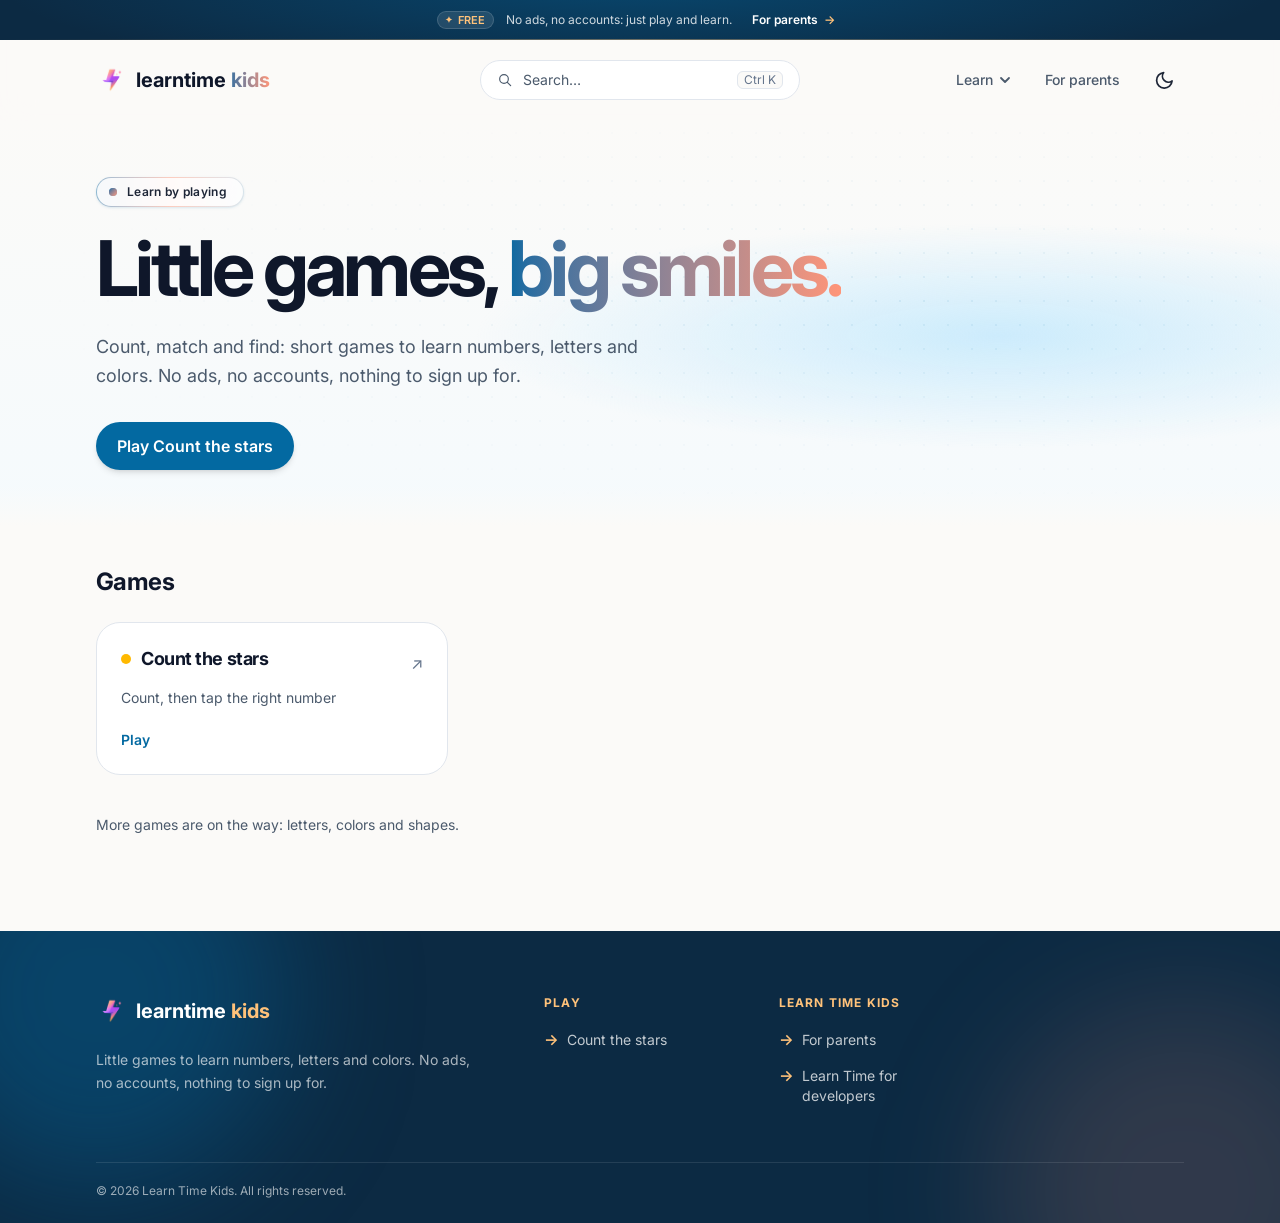
==== index.html @ bff308cf "new website version" ====
<!doctype html><!-- Generated by build tool at 2026-11-18T23:03:13.358Z -->
<html lang="en">
  <head>
    <meta charset="UTF-8" />
    <script>(function () {
  var theme;
  try { theme = localStorage.getItem("learntime-kids:theme"); } catch (error) {}
  if (theme !== "light" && theme !== "dark") {
    theme = window.matchMedia && matchMedia("(prefers-color-scheme: dark)").matches ? "dark" : "light";
  }
  document.documentElement.dataset.theme = theme;
})();</script>
    <link rel="icon" href="/favicon.ico" sizes="32x32">
    <link rel="icon" type="image/png" sizes="32x32" href="/assets/favicon/favicon-32x32.png">
    <link rel="icon" type="image/png" sizes="16x16" href="/assets/favicon/favicon-16x16.png">
    <link rel="apple-touch-icon" sizes="180x180" href="/assets/favicon/apple-touch-icon.png">
    <link rel="manifest" href="/assets/favicon/site.webmanifest">
    <meta name="viewport" content="width=device-width, initial-scale=1.0" />
    <title>Learn Time Kids: little games to learn by playing – Learn Time</title>
    <meta name="description" content="Free little games for children to learn numbers, letters and colors. No ads, no accounts, nothing to sign up for." />
    <meta name="keywords" content="games for kids, learning games, counting game, free educational games, games for children, learn numbers" />
    <link rel="canonical" href="https://kids.learntime.net/" />
    <meta name="search-index-version" content="fac62221156c" />
    
    <script>window.startTime = new Date().getTime();</script>
    <style>
      :root {
        --background-color: #F1F1F1;
        --loading-bar-background-color: #F0E6FF;
        --moving-loading-bar-background-color: #752BE8;
      }
      :root[data-theme="dark"] {
        --background-color: #100E17;
        --loading-bar-background-color: #2B2042;
        --moving-loading-bar-background-color: #A78BFA;
      }
      .loader {
        transition: all .2s ease-out;
        z-index: 10000000000;
        margin-top: -200px;
        position: fixed;
        top: 0;
        left: 0;
        right: 0;
        bottom: 0;
        background-color: var(--background-color);
        display: flex;
        align-items: center;
        justify-content: center;
        flex-direction: column;
      }
      .loader-logo {
        width: 40px;
        height: 40px;
        margin-bottom: 20px;
      }
      .loading-bar {
        width: 130px;
        height: 4px;
        border-radius: 100rem;
        background-color: var(--loading-bar-background-color);
        position: relative;
        overflow: hidden;
      }
      .moving-loading-bar {
        height: 100%;
        width: 68px;
        position: absolute;
        border-radius: 100rem;
        background-color: var(--moving-loading-bar-background-color);
        animation: initial-loading 1.5s ease infinite;
      }
      @keyframes initial-loading {
        0% {
          transform: translate(-34px);
        }
        50% {
          transform: translate(96px);
        }
        to {
          transform: translate(-34px);
        }
      }
      .loader.hide {
        opacity: 0;
        visibility: hidden;
        pointer-events: none;
      }
      .root {
        height: 0px;
        overflow: hidden;
        transition: height 0.2s ease-out;
      }
      .root.show {
        min-height: 100vh;
        height: auto;
        overflow: visible;
      }
    </style>
    <script type="module" crossorigin src="/assets/home-CDWnueyc.js"></script>
    <link rel="modulepreload" crossorigin href="/assets/LoaderHider-DoMLkhhd.js">
    <link rel="modulepreload" crossorigin href="/assets/LinkButton-tc7OblJ4.js">
    <link rel="stylesheet" crossorigin href="/assets/LoaderHider-Essg3ZuU.css">
  </head>
  <body>
    <div id="loader" class="loader">
      <div class="loading-bar">
        <div class="moving-loading-bar"></div>
      </div>
    </div>
    <div id="root" class="root"></div>
  </body>
</html>
---- assets/LoaderHider-Essg3ZuU.css ----
@import "https://fonts.googleapis.com/css2?family=Inter:ital,opsz,wght@0,14..32,100..900;1,14..32,100..900&family=Roboto+Mono:ital,wght@0,100..700;1,100..700&display=swap";@layer components;@layer properties{@supports (((-webkit-hyphens:none)) and (not (margin-trim:inline))) or ((-moz-orient:inline) and (not (color:rgb(from red r g b)))){*,:before,:after,::backdrop{--tw-translate-x:0;--tw-translate-y:0;--tw-translate-z:0;--tw-rotate-x:initial;--tw-rotate-y:initial;--tw-rotate-z:initial;--tw-skew-x:initial;--tw-skew-y:initial;--tw-pan-x:initial;--tw-pan-y:initial;--tw-pinch-zoom:initial;--tw-border-style:solid;--tw-gradient-position:initial;--tw-gradient-from:#0000;--tw-gradient-via:#0000;--tw-gradient-to:#0000;--tw-gradient-stops:initial;--tw-gradient-via-stops:initial;--tw-gradient-from-position:0%;--tw-gradient-via-position:50%;--tw-gradient-to-position:100%;--tw-leading:initial;--tw-font-weight:initial;--tw-tracking:initial;--tw-shadow:0 0 #0000;--tw-shadow-color:initial;--tw-shadow-alpha:100%;--tw-inset-shadow:0 0 #0000;--tw-inset-shadow-color:initial;--tw-inset-shadow-alpha:100%;--tw-ring-color:initial;--tw-ring-shadow:0 0 #0000;--tw-inset-ring-color:initial;--tw-inset-ring-shadow:0 0 #0000;--tw-ring-inset:initial;--tw-ring-offset-width:0px;--tw-ring-offset-color:#fff;--tw-ring-offset-shadow:0 0 #0000;--tw-outline-style:solid;--tw-blur:initial;--tw-brightness:initial;--tw-contrast:initial;--tw-grayscale:initial;--tw-hue-rotate:initial;--tw-invert:initial;--tw-opacity:initial;--tw-saturate:initial;--tw-sepia:initial;--tw-drop-shadow:initial;--tw-drop-shadow-color:initial;--tw-drop-shadow-alpha:100%;--tw-drop-shadow-size:initial;--tw-backdrop-blur:initial;--tw-backdrop-brightness:initial;--tw-backdrop-contrast:initial;--tw-backdrop-grayscale:initial;--tw-backdrop-hue-rotate:initial;--tw-backdrop-invert:initial;--tw-backdrop-opacity:initial;--tw-backdrop-saturate:initial;--tw-backdrop-sepia:initial;--tw-duration:initial;--tw-ease:initial;--tw-scale-x:1;--tw-scale-y:1;--tw-scale-z:1}}}@layer theme{:root,:host{--color-orange-300:oklch(83.7% .128 66.29);--color-orange-500:oklch(70.5% .213 47.604);--color-orange-600:oklch(64.6% .222 41.116);--color-orange-700:oklch(55.3% .195 38.402);--color-amber-100:oklch(96.2% .059 95.617);--color-amber-300:oklch(87.9% .169 91.605);--color-amber-400:oklch(82.8% .189 84.429);--color-amber-500:oklch(76.9% .188 70.08);--color-amber-700:oklch(55.5% .163 48.998);--color-emerald-500:oklch(69.6% .17 162.48);--color-emerald-700:oklch(50.8% .118 165.612);--color-teal-500:oklch(70.4% .14 182.503);--color-sky-100:oklch(95.1% .026 236.824);--color-sky-300:oklch(82.8% .111 230.318);--color-sky-400:oklch(74.6% .16 232.661);--color-sky-500:oklch(68.5% .169 237.323);--color-sky-700:oklch(50% .134 242.749);--color-violet-500:oklch(60.6% .25 292.717);--color-pink-500:oklch(65.6% .241 354.308);--color-slate-900:oklch(20.8% .042 265.755);--color-neutral-100:oklch(97% 0 0);--color-neutral-200:oklch(92.2% 0 0);--color-neutral-300:oklch(87% 0 0);--color-neutral-500:oklch(55.6% 0 0);--color-neutral-600:oklch(43.9% 0 0);--color-neutral-700:oklch(37.1% 0 0);--color-neutral-800:oklch(26.9% 0 0);--color-neutral-900:oklch(20.5% 0 0);--color-black:#000;--color-white:#fff;--spacing:.25rem;--container-sm:24rem;--container-md:28rem;--container-lg:32rem;--container-xl:36rem;--container-2xl:42rem;--container-3xl:48rem;--container-6xl:72rem;--text-xs:.75rem;--text-xs--line-height:calc(1 / .75);--text-sm:.875rem;--text-sm--line-height:calc(1.25 / .875);--text-base:1rem;--text-base--line-height:calc(1.5 / 1);--text-lg:1.125rem;--text-lg--line-height:calc(1.75 / 1.125);--text-xl:1.25rem;--text-xl--line-height:calc(1.75 / 1.25);--text-2xl:1.5rem;--text-2xl--line-height:calc(2 / 1.5);--text-4xl:2.25rem;--text-4xl--line-height:calc(2.5 / 2.25);--text-5xl:3rem;--text-5xl--line-height:1;--font-weight-normal:400;--font-weight-medium:500;--font-weight-semibold:600;--font-weight-bold:700;--tracking-tighter:-.05em;--tracking-tight:-.025em;--tracking-normal:0em;--tracking-wide:.025em;--tracking-widest:.1em;--leading-tight:1.25;--leading-snug:1.375;--leading-relaxed:1.625;--radius-md:.375rem;--radius-lg:.5rem;--radius-xl:.75rem;--radius-2xl:1rem;--radius-3xl:1.5rem;--ease-out:cubic-bezier(0, 0, .2, 1);--ease-in-out:cubic-bezier(.4, 0, .2, 1);--animate-ping:ping 1s cubic-bezier(0, 0, .2, 1) infinite;--blur-sm:8px;--blur-lg:16px;--blur-3xl:64px;--default-transition-duration:.15s;--default-transition-timing-function:cubic-bezier(.4, 0, .2, 1);--default-font-family:var(--typography-family);--default-mono-font-family:var(--font-family-mono);--color-brand:var(--semantic-color-brand);--color-border:var(--semantic-color-border);--animate-glow:glow 12s ease-in-out infinite;--animate-pop:pop .3s ease-out}}@layer base{*,:after,:before,::backdrop{box-sizing:border-box;border:0 solid;margin:0;padding:0}::file-selector-button{box-sizing:border-box;border:0 solid;margin:0;padding:0}html,:host{-webkit-text-size-adjust:100%;tab-size:4;line-height:1.5;font-family:var(--default-font-family,ui-sans-serif, system-ui, sans-serif, "Apple Color Emoji", "Segoe UI Emoji", "Segoe UI Symbol", "Noto Color Emoji");font-feature-settings:var(--default-font-feature-settings,normal);font-variation-settings:var(--default-font-variation-settings,normal);-webkit-tap-highlight-color:transparent}hr{height:0;color:inherit;border-top-width:1px}abbr:where([title]){-webkit-text-decoration:underline dotted;text-decoration:underline dotted}h1,h2,h3,h4,h5,h6{font-size:inherit;font-weight:inherit}a{color:inherit;-webkit-text-decoration:inherit;-webkit-text-decoration:inherit;-webkit-text-decoration:inherit;-webkit-text-decoration:inherit;text-decoration:inherit}b,strong{font-weight:bolder}code,kbd,samp,pre{font-family:var(--default-mono-font-family,ui-monospace, SFMono-Regular, Menlo, Monaco, Consolas, "Liberation Mono", "Courier New", monospace);font-feature-settings:var(--default-mono-font-feature-settings,normal);font-variation-settings:var(--default-mono-font-variation-settings,normal);font-size:1em}small{font-size:80%}sub,sup{vertical-align:baseline;font-size:75%;line-height:0;position:relative}sub{bottom:-.25em}sup{top:-.5em}table{text-indent:0;border-color:inherit;border-collapse:collapse}:-moz-focusring{outline:auto}progress{vertical-align:baseline}summary{display:list-item}ol,ul,menu{list-style:none}img,svg,video,canvas,audio,iframe,embed,object{vertical-align:middle;display:block}img,video{max-width:100%;height:auto}button,input,select,optgroup,textarea{font:inherit;font-feature-settings:inherit;font-variation-settings:inherit;letter-spacing:inherit;color:inherit;opacity:1;background-color:#0000;border-radius:0}::file-selector-button{font:inherit;font-feature-settings:inherit;font-variation-settings:inherit;letter-spacing:inherit;color:inherit;opacity:1;background-color:#0000;border-radius:0}:where(select:is([multiple],[size])) optgroup{font-weight:bolder}:where(select:is([multiple],[size])) optgroup option{padding-inline-start:20px}::file-selector-button{margin-inline-end:4px}::placeholder{opacity:1}@supports (not ((-webkit-appearance:-apple-pay-button))) or (contain-intrinsic-size:1px){::placeholder{color:currentColor}@supports (color:color-mix(in lab, red, red)){::placeholder{color:color-mix(in oklab, currentcolor 50%, transparent)}}}textarea{resize:vertical}::-webkit-search-decoration{-webkit-appearance:none}::-webkit-date-and-time-value{min-height:1lh;text-align:inherit}::-webkit-datetime-edit{display:inline-flex}::-webkit-datetime-edit-fields-wrapper{padding:0}::-webkit-datetime-edit{padding-block:0}::-webkit-datetime-edit-year-field{padding-block:0}::-webkit-datetime-edit-month-field{padding-block:0}::-webkit-datetime-edit-day-field{padding-block:0}::-webkit-datetime-edit-hour-field{padding-block:0}::-webkit-datetime-edit-minute-field{padding-block:0}::-webkit-datetime-edit-second-field{padding-block:0}::-webkit-datetime-edit-millisecond-field{padding-block:0}::-webkit-datetime-edit-meridiem-field{padding-block:0}::-webkit-calendar-picker-indicator{line-height:1}:-moz-ui-invalid{box-shadow:none}button,input:where([type=button],[type=reset],[type=submit]){appearance:button}::file-selector-button{appearance:button}::-webkit-inner-spin-button{height:auto}::-webkit-outer-spin-button{height:auto}[hidden]:where(:not([hidden=until-found])){display:none!important}}@layer utilities{.pointer-events-auto{pointer-events:auto}.pointer-events-none{pointer-events:none}.invisible{visibility:hidden}.visible{visibility:visible}.sr-only{clip-path:inset(50%);white-space:nowrap;border-width:0;width:1px;height:1px;margin:-1px;padding:0;position:absolute;overflow:hidden}.absolute{position:absolute}.fixed{position:fixed}.relative{position:relative}.static{position:static}.sticky{position:sticky}.inset-0{inset:0}.inset-x-0{inset-inline:0}.inset-y-0{inset-block:0}.-top-20{top:calc(var(--spacing) * -20)}.-top-24{top:calc(var(--spacing) * -24)}.-top-32{top:calc(var(--spacing) * -32)}.top-0{top:0}.top-1\/2{top:50%}.top-3{top:calc(var(--spacing) * 3)}.top-8{top:calc(var(--spacing) * 8)}.top-40{top:calc(var(--spacing) * 40)}.top-\[12vh\]{top:12vh}.top-full{top:100%}.-right-16{right:calc(var(--spacing) * -16)}.-right-24{right:calc(var(--spacing) * -24)}.right-0{right:0}.right-3{right:calc(var(--spacing) * 3)}.right-10{right:calc(var(--spacing) * 10)}.-bottom-40{bottom:calc(var(--spacing) * -40)}.bottom-0{bottom:0}.-left-24{left:calc(var(--spacing) * -24)}.-left-\[9999px\]{left:-9999px}.left-0{left:0}.left-1\/2{left:50%}.left-3{left:calc(var(--spacing) * 3)}.isolate{isolation:isolate}.-z-10{z-index:calc(10 * -1)}.z-40{z-index:40}.z-50{z-index:50}.container{width:100%}@media (width>=40rem){.container{max-width:40rem}}@media (width>=48rem){.container{max-width:48rem}}@media (width>=64rem){.container{max-width:64rem}}@media (width>=80rem){.container{max-width:80rem}}@media (width>=96rem){.container{max-width:96rem}}.-m-1{margin:calc(var(--spacing) * -1)}.m-0{margin:0}.m-auto{margin:auto}.mx-auto{margin-inline:auto}.mt-0\.5{margin-top:calc(var(--spacing) * .5)}.mt-1{margin-top:var(--spacing)}.mt-1\.5{margin-top:calc(var(--spacing) * 1.5)}.mt-2{margin-top:calc(var(--spacing) * 2)}.mt-3{margin-top:calc(var(--spacing) * 3)}.mt-4{margin-top:calc(var(--spacing) * 4)}.mt-5{margin-top:calc(var(--spacing) * 5)}.mt-6{margin-top:calc(var(--spacing) * 6)}.mt-8{margin-top:calc(var(--spacing) * 8)}.mt-10{margin-top:calc(var(--spacing) * 10)}.mt-14{margin-top:calc(var(--spacing) * 14)}.mt-16{margin-top:calc(var(--spacing) * 16)}.mt-auto{margin-top:auto}.mb-2{margin-bottom:calc(var(--spacing) * 2)}.mb-3{margin-bottom:calc(var(--spacing) * 3)}.mb-4{margin-bottom:calc(var(--spacing) * 4)}.mb-5{margin-bottom:calc(var(--spacing) * 5)}.mb-6{margin-bottom:calc(var(--spacing) * 6)}.mb-8{margin-bottom:calc(var(--spacing) * 8)}.mb-10{margin-bottom:calc(var(--spacing) * 10)}.ml-1{margin-left:var(--spacing)}.ml-2{margin-left:calc(var(--spacing) * 2)}.ml-auto{margin-left:auto}.line-clamp-1{-webkit-line-clamp:1;-webkit-box-orient:vertical;display:-webkit-box;overflow:hidden}.line-clamp-3{-webkit-line-clamp:3;-webkit-box-orient:vertical;display:-webkit-box;overflow:hidden}.block{display:block}.flex{display:flex}.grid{display:grid}.hidden{display:none}.inline{display:inline}.inline-flex{display:inline-flex}.table{display:table}.size-2{width:calc(var(--spacing) * 2);height:calc(var(--spacing) * 2)}.size-2\.5{width:calc(var(--spacing) * 2.5);height:calc(var(--spacing) * 2.5)}.size-4{width:calc(var(--spacing) * 4);height:calc(var(--spacing) * 4)}.size-6{width:calc(var(--spacing) * 6);height:calc(var(--spacing) * 6)}.size-8{width:calc(var(--spacing) * 8);height:calc(var(--spacing) * 8)}.size-9{width:calc(var(--spacing) * 9);height:calc(var(--spacing) * 9)}.size-10{width:calc(var(--spacing) * 10);height:calc(var(--spacing) * 10)}.size-12{width:calc(var(--spacing) * 12);height:calc(var(--spacing) * 12)}.size-56{width:calc(var(--spacing) * 56);height:calc(var(--spacing) * 56)}.size-72{width:calc(var(--spacing) * 72);height:calc(var(--spacing) * 72)}.size-96{width:calc(var(--spacing) * 96);height:calc(var(--spacing) * 96)}.size-\[1\.15em\]{width:1.15em;height:1.15em}.size-full{width:100%;height:100%}.size-px{width:1px;height:1px}.h-3{height:calc(var(--spacing) * 3)}.h-9{height:calc(var(--spacing) * 9)}.h-10{height:calc(var(--spacing) * 10)}.h-40{height:calc(var(--spacing) * 40)}.h-full{height:100%}.h-px{height:1px}.max-h-\[calc\(100vh-12rem\)\]{max-height:calc(100vh - 12rem)}.max-h-\[min\(36rem\,80vh\)\]{max-height:min(36rem,80vh)}.min-h-0{min-height:0}.min-h-8{min-height:calc(var(--spacing) * 8)}.min-h-9{min-height:calc(var(--spacing) * 9)}.min-h-10{min-height:calc(var(--spacing) * 10)}.min-h-11{min-height:calc(var(--spacing) * 11)}.min-h-12{min-height:calc(var(--spacing) * 12)}.min-h-16{min-height:calc(var(--spacing) * 16)}.min-h-20{min-height:calc(var(--spacing) * 20)}.min-h-40{min-height:calc(var(--spacing) * 40)}.min-h-48{min-height:calc(var(--spacing) * 48)}.min-h-screen{min-height:100vh}.w-0\.5{width:calc(var(--spacing) * .5)}.w-12{width:calc(var(--spacing) * 12)}.w-72{width:calc(var(--spacing) * 72)}.w-96{width:calc(var(--spacing) * 96)}.w-\[34rem\]{width:34rem}.w-\[min\(36rem\,calc\(100\%-2rem\)\)\]{width:min(36rem,100% - 2rem)}.w-full{width:100%}.max-w-2xl{max-width:var(--container-2xl)}.max-w-3xl{max-width:var(--container-3xl)}.max-w-6xl{max-width:var(--container-6xl)}.max-w-full{max-width:100%}.max-w-lg{max-width:var(--container-lg)}.max-w-md{max-width:var(--container-md)}.max-w-sm{max-width:var(--container-sm)}.max-w-xl{max-width:var(--container-xl)}.min-w-0{min-width:0}.min-w-11{min-width:calc(var(--spacing) * 11)}.min-w-80{min-width:calc(var(--spacing) * 80)}.flex-1{flex:1}.flex-none{flex:none}.shrink{flex-shrink:1}.grow{flex-grow:1}.basis-full{flex-basis:100%}.-translate-1\/2{--tw-translate-x:calc(calc(1 / 2 * 100%) * -1);--tw-translate-y:calc(calc(1 / 2 * 100%) * -1);translate:var(--tw-translate-x) var(--tw-translate-y)}.-translate-x-1\/2{--tw-translate-x:calc(calc(1 / 2 * 100%) * -1);translate:var(--tw-translate-x) var(--tw-translate-y)}.-translate-y-1\/2{--tw-translate-y:calc(calc(1 / 2 * 100%) * -1);translate:var(--tw-translate-x) var(--tw-translate-y)}.-translate-y-px{--tw-translate-y:-1px;translate:var(--tw-translate-x) var(--tw-translate-y)}.rotate-180{rotate:180deg}.transform{transform:var(--tw-rotate-x,) var(--tw-rotate-y,) var(--tw-rotate-z,) var(--tw-skew-x,) var(--tw-skew-y,)}.cursor-crosshair{cursor:crosshair}.cursor-ew-resize{cursor:ew-resize}.cursor-pointer{cursor:pointer}.touch-pan-y{--tw-pan-y:pan-y;touch-action:var(--tw-pan-x,) var(--tw-pan-y,) var(--tw-pinch-zoom,)}.touch-none{touch-action:none}.resize{resize:both}.list-none{list-style-type:none}.appearance-none{appearance:none}.grid-cols-2{grid-template-columns:repeat(2,minmax(0,1fr))}.grid-cols-3{grid-template-columns:repeat(3,minmax(0,1fr))}.grid-cols-\[0fr\]{grid-template-columns:0fr}.grid-cols-\[1fr\]{grid-template-columns:1fr}.grid-cols-\[minmax\(0\,24rem\)_auto\]{grid-template-columns:minmax(0,24rem) auto}.grid-rows-\[0fr\]{grid-template-rows:0fr}.grid-rows-\[1fr\]{grid-template-rows:1fr}.flex-col{flex-direction:column}.flex-wrap{flex-wrap:wrap}.place-items-center{place-items:center}.content-center{align-content:center}.content-start{align-content:flex-start}.items-baseline{align-items:baseline}.items-center{align-items:center}.items-end{align-items:flex-end}.items-start{align-items:flex-start}.justify-between{justify-content:space-between}.justify-center{justify-content:center}.justify-end{justify-content:flex-end}.gap-0\.5{gap:calc(var(--spacing) * .5)}.gap-1{gap:var(--spacing)}.gap-1\.5{gap:calc(var(--spacing) * 1.5)}.gap-2{gap:calc(var(--spacing) * 2)}.gap-2\.5{gap:calc(var(--spacing) * 2.5)}.gap-3{gap:calc(var(--spacing) * 3)}.gap-4{gap:calc(var(--spacing) * 4)}.gap-10{gap:calc(var(--spacing) * 10)}.gap-16{gap:calc(var(--spacing) * 16)}.gap-x-2{column-gap:calc(var(--spacing) * 2)}.gap-x-4{column-gap:calc(var(--spacing) * 4)}.gap-x-6{column-gap:calc(var(--spacing) * 6)}.gap-x-12{column-gap:calc(var(--spacing) * 12)}.gap-x-16{column-gap:calc(var(--spacing) * 16)}.gap-y-1{row-gap:var(--spacing)}.gap-y-3{row-gap:calc(var(--spacing) * 3)}.gap-y-8{row-gap:calc(var(--spacing) * 8)}.self-start{align-self:flex-start}.overflow-clip{overflow:clip}.overflow-hidden{overflow:hidden}.overflow-x-auto{overflow-x:auto}.overflow-x-clip{overflow-x:clip}.overflow-y-auto{overflow-y:auto}.rounded{border-radius:.25rem}.rounded-2xl{border-radius:var(--radius-2xl)}.rounded-3xl{border-radius:var(--radius-3xl)}.rounded-\[2rem\]{border-radius:2rem}.rounded-full{border-radius:3.40282e38px}.rounded-lg{border-radius:var(--radius-lg)}.rounded-md{border-radius:var(--radius-md)}.rounded-xl{border-radius:var(--radius-xl)}.border{border-style:var(--tw-border-style);border-width:1px}.border-0{border-style:var(--tw-border-style);border-width:0}.border-2{border-style:var(--tw-border-style);border-width:2px}.border-t{border-top-style:var(--tw-border-style);border-top-width:1px}.border-b{border-bottom-style:var(--tw-border-style);border-bottom-width:1px}.border-dashed{--tw-border-style:dashed;border-style:dashed}.border-accent-coral\/40{border-color:var(--semantic-color-accent-coral)}@supports (color:color-mix(in lab, red, red)){.border-accent-coral\/40{border-color:color-mix(in oklab, var(--semantic-color-accent-coral) 40%, transparent)}}.border-accent-coral\/60{border-color:var(--semantic-color-accent-coral)}@supports (color:color-mix(in lab, red, red)){.border-accent-coral\/60{border-color:color-mix(in oklab, var(--semantic-color-accent-coral) 60%, transparent)}}.border-accent-coral\/70{border-color:var(--semantic-color-accent-coral)}@supports (color:color-mix(in lab, red, red)){.border-accent-coral\/70{border-color:color-mix(in oklab, var(--semantic-color-accent-coral) 70%, transparent)}}.border-accent-teal\/30{border-color:var(--semantic-color-accent-teal)}@supports (color:color-mix(in lab, red, red)){.border-accent-teal\/30{border-color:color-mix(in oklab, var(--semantic-color-accent-teal) 30%, transparent)}}.border-black\/5{border-color:#0000000d}@supports (color:color-mix(in lab, red, red)){.border-black\/5{border-color:color-mix(in oklab, var(--color-black) 5%, transparent)}}.border-border{border-color:var(--semantic-color-border)}.border-border-subtle{border-color:var(--semantic-color-border-subtle)}.border-brand{border-color:var(--semantic-color-brand)}.border-emerald-700{border-color:var(--color-emerald-700)}.border-ink\/10{border-color:var(--semantic-color-ink)}@supports (color:color-mix(in lab, red, red)){.border-ink\/10{border-color:color-mix(in oklab, var(--semantic-color-ink) 10%, transparent)}}.border-surface{border-color:var(--semantic-color-surface)}.border-transparent{border-color:#0000}.border-white{border-color:var(--color-white)}.border-white\/10{border-color:#ffffff1a}@supports (color:color-mix(in lab, red, red)){.border-white\/10{border-color:color-mix(in oklab, var(--color-white) 10%, transparent)}}.border-white\/15{border-color:#ffffff26}@supports (color:color-mix(in lab, red, red)){.border-white\/15{border-color:color-mix(in oklab, var(--color-white) 15%, transparent)}}.bg-\[\#16121f\]{background-color:#16121f}.bg-accent-coral,.bg-accent-coral\/10{background-color:var(--semantic-color-accent-coral)}@supports (color:color-mix(in lab, red, red)){.bg-accent-coral\/10{background-color:color-mix(in oklab, var(--semantic-color-accent-coral) 10%, transparent)}}.bg-accent-coral\/15{background-color:var(--semantic-color-accent-coral)}@supports (color:color-mix(in lab, red, red)){.bg-accent-coral\/15{background-color:color-mix(in oklab, var(--semantic-color-accent-coral) 15%, transparent)}}.bg-accent-mint{background-color:var(--semantic-color-accent-mint)}.bg-accent-teal{background-color:var(--semantic-color-accent-teal)}.bg-amber-100{background-color:var(--color-amber-100)}.bg-amber-400{background-color:var(--color-amber-400)}.bg-amber-500{background-color:var(--color-amber-500)}.bg-banner{background-color:var(--semantic-color-brand-banner)}.bg-black\/60{background-color:#0009}@supports (color:color-mix(in lab, red, red)){.bg-black\/60{background-color:color-mix(in oklab, var(--color-black) 60%, transparent)}}.bg-brand{background-color:var(--semantic-color-brand)}.bg-brand-soft,.bg-brand-soft\/70{background-color:var(--semantic-color-brand-soft)}@supports (color:color-mix(in lab, red, red)){.bg-brand-soft\/70{background-color:color-mix(in oklab, var(--semantic-color-brand-soft) 70%, transparent)}}.bg-brand\/10{background-color:var(--semantic-color-brand)}@supports (color:color-mix(in lab, red, red)){.bg-brand\/10{background-color:color-mix(in oklab, var(--semantic-color-brand) 10%, transparent)}}.bg-brand\/40{background-color:var(--semantic-color-brand)}@supports (color:color-mix(in lab, red, red)){.bg-brand\/40{background-color:color-mix(in oklab, var(--semantic-color-brand) 40%, transparent)}}.bg-brand\/50{background-color:var(--semantic-color-brand)}@supports (color:color-mix(in lab, red, red)){.bg-brand\/50{background-color:color-mix(in oklab, var(--semantic-color-brand) 50%, transparent)}}.bg-brand\/85{background-color:var(--semantic-color-brand)}@supports (color:color-mix(in lab, red, red)){.bg-brand\/85{background-color:color-mix(in oklab, var(--semantic-color-brand) 85%, transparent)}}.bg-emerald-500{background-color:var(--color-emerald-500)}.bg-emerald-700{background-color:var(--color-emerald-700)}.bg-paper,.bg-paper\/70{background-color:var(--semantic-color-paper)}@supports (color:color-mix(in lab, red, red)){.bg-paper\/70{background-color:color-mix(in oklab, var(--semantic-color-paper) 70%, transparent)}}.bg-pink-500{background-color:var(--color-pink-500)}.bg-sky-100{background-color:var(--color-sky-100)}.bg-sky-500{background-color:var(--color-sky-500)}.bg-surface{background-color:var(--semantic-color-surface)}.bg-surface-tint{background-color:var(--semantic-color-surface-tint)}.bg-surface\/90{background-color:var(--semantic-color-surface)}@supports (color:color-mix(in lab, red, red)){.bg-surface\/90{background-color:color-mix(in oklab, var(--semantic-color-surface) 90%, transparent)}}.bg-teal-500{background-color:var(--color-teal-500)}.bg-transparent{background-color:#0000}.bg-violet-500{background-color:var(--color-violet-500)}.bg-white{background-color:var(--color-white)}.bg-white\/10{background-color:#ffffff1a}@supports (color:color-mix(in lab, red, red)){.bg-white\/10{background-color:color-mix(in oklab, var(--color-white) 10%, transparent)}}.bg-linear-to-b{--tw-gradient-position:to bottom}@supports (background-image:linear-gradient(in lab, red, red)){.bg-linear-to-b{--tw-gradient-position:to bottom in oklab}}.bg-linear-to-b{background-image:linear-gradient(var(--tw-gradient-stops))}.bg-linear-to-br{--tw-gradient-position:to bottom right}@supports (background-image:linear-gradient(in lab, red, red)){.bg-linear-to-br{--tw-gradient-position:to bottom right in oklab}}.bg-linear-to-br{background-image:linear-gradient(var(--tw-gradient-stops))}.bg-linear-to-r{--tw-gradient-position:to right}@supports (background-image:linear-gradient(in lab, red, red)){.bg-linear-to-r{--tw-gradient-position:to right in oklab}}.bg-linear-to-r{background-image:linear-gradient(var(--tw-gradient-stops))}.bg-\[linear-gradient\(to_right\,\#f00\,\#ff0\,\#0f0\,\#0ff\,\#00f\,\#f0f\,\#f00\)\]{background-image:linear-gradient(90deg,red,#ff0,#0f0,#0ff,#00f,#f0f,red)}.bg-\[radial-gradient\(40rem_6rem_at_50\%_-1rem\,var\(--color-brand\)\,transparent\)\]{background-image:radial-gradient(40rem 6rem at 50% -1rem,var(--color-brand),transparent)}.bg-\[radial-gradient\(var\(--color-brand\)_1px\,transparent_1px\)\]{background-image:radial-gradient(var(--color-brand) 1px,transparent 1px)}.bg-\[repeating-conic-gradient\(\#d4d4d8_0_25\%\,\#ffffff_0_50\%\)\]{background-image:repeating-conic-gradient(#d4d4d8 0 25%,#fff 0 50%)}.bg-home-hero{background-image:var(--component-home-hero-background)}.from-brand{--tw-gradient-from:var(--semantic-color-brand);--tw-gradient-stops:var(--tw-gradient-via-stops,var(--tw-gradient-position), var(--tw-gradient-from) var(--tw-gradient-from-position), var(--tw-gradient-to) var(--tw-gradient-to-position))}.from-brand\/45{--tw-gradient-from:var(--semantic-color-brand)}@supports (color:color-mix(in lab, red, red)){.from-brand\/45{--tw-gradient-from:color-mix(in oklab, var(--semantic-color-brand) 45%, transparent)}}.from-brand\/45{--tw-gradient-stops:var(--tw-gradient-via-stops,var(--tw-gradient-position), var(--tw-gradient-from) var(--tw-gradient-from-position), var(--tw-gradient-to) var(--tw-gradient-to-position))}.from-transparent{--tw-gradient-from:transparent;--tw-gradient-stops:var(--tw-gradient-via-stops,var(--tw-gradient-position), var(--tw-gradient-from) var(--tw-gradient-from-position), var(--tw-gradient-to) var(--tw-gradient-to-position))}.via-accent-coral\/45{--tw-gradient-via:var(--semantic-color-accent-coral)}@supports (color:color-mix(in lab, red, red)){.via-accent-coral\/45{--tw-gradient-via:color-mix(in oklab, var(--semantic-color-accent-coral) 45%, transparent)}}.via-accent-coral\/45{--tw-gradient-via-stops:var(--tw-gradient-position), var(--tw-gradient-from) var(--tw-gradient-from-position), var(--tw-gradient-via) var(--tw-gradient-via-position), var(--tw-gradient-to) var(--tw-gradient-to-position);--tw-gradient-stops:var(--tw-gradient-via-stops)}.via-banner-accent\/40{--tw-gradient-via:var(--semantic-color-banner-accent)}@supports (color:color-mix(in lab, red, red)){.via-banner-accent\/40{--tw-gradient-via:color-mix(in oklab, var(--semantic-color-banner-accent) 40%, transparent)}}.via-banner-accent\/40{--tw-gradient-via-stops:var(--tw-gradient-position), var(--tw-gradient-from) var(--tw-gradient-from-position), var(--tw-gradient-via) var(--tw-gradient-via-position), var(--tw-gradient-to) var(--tw-gradient-to-position);--tw-gradient-stops:var(--tw-gradient-via-stops)}.to-accent-coral{--tw-gradient-to:var(--semantic-color-accent-coral);--tw-gradient-stops:var(--tw-gradient-via-stops,var(--tw-gradient-position), var(--tw-gradient-from) var(--tw-gradient-from-position), var(--tw-gradient-to) var(--tw-gradient-to-position))}.to-brand\/15{--tw-gradient-to:var(--semantic-color-brand)}@supports (color:color-mix(in lab, red, red)){.to-brand\/15{--tw-gradient-to:color-mix(in oklab, var(--semantic-color-brand) 15%, transparent)}}.to-brand\/15{--tw-gradient-stops:var(--tw-gradient-via-stops,var(--tw-gradient-position), var(--tw-gradient-from) var(--tw-gradient-from-position), var(--tw-gradient-to) var(--tw-gradient-to-position))}.to-paper{--tw-gradient-to:var(--semantic-color-paper);--tw-gradient-stops:var(--tw-gradient-via-stops,var(--tw-gradient-position), var(--tw-gradient-from) var(--tw-gradient-from-position), var(--tw-gradient-to) var(--tw-gradient-to-position))}.to-transparent{--tw-gradient-to:transparent;--tw-gradient-stops:var(--tw-gradient-via-stops,var(--tw-gradient-position), var(--tw-gradient-from) var(--tw-gradient-from-position), var(--tw-gradient-to) var(--tw-gradient-to-position))}.mask-\[radial-gradient\(ellipse_at_70\%_45\%\,black\,transparent_70\%\)\]{-webkit-mask-image:radial-gradient(at 70% 45%,#000,#0000 70%);mask-image:radial-gradient(at 70% 45%,#000,#0000 70%)}.bg-size-\[8px_8px\]{background-size:8px 8px}.bg-size-\[24px_24px\]{background-size:24px 24px}.bg-size-\[auto\,8px_8px\]{background-size:auto,8px 8px}.bg-clip-text{-webkit-background-clip:text;background-clip:text}.stroke-current{stroke:currentColor}.object-contain{object-fit:contain}.p-0{padding:0}.p-1{padding:var(--spacing)}.p-2{padding:calc(var(--spacing) * 2)}.p-3{padding:calc(var(--spacing) * 3)}.p-4{padding:calc(var(--spacing) * 4)}.p-6{padding:calc(var(--spacing) * 6)}.p-8{padding:calc(var(--spacing) * 8)}.p-px{padding:1px}.px-1\.5{padding-inline:calc(var(--spacing) * 1.5)}.px-2{padding-inline:calc(var(--spacing) * 2)}.px-2\.5{padding-inline:calc(var(--spacing) * 2.5)}.px-3{padding-inline:calc(var(--spacing) * 3)}.px-3\.5{padding-inline:calc(var(--spacing) * 3.5)}.px-4{padding-inline:calc(var(--spacing) * 4)}.px-5{padding-inline:calc(var(--spacing) * 5)}.px-6{padding-inline:calc(var(--spacing) * 6)}.px-8{padding-inline:calc(var(--spacing) * 8)}.px-12{padding-inline:calc(var(--spacing) * 12)}.py-0\.5{padding-block:calc(var(--spacing) * .5)}.py-1{padding-block:var(--spacing)}.py-1\.5{padding-block:calc(var(--spacing) * 1.5)}.py-2\.5{padding-block:calc(var(--spacing) * 2.5)}.py-3{padding-block:calc(var(--spacing) * 3)}.py-3\.5{padding-block:calc(var(--spacing) * 3.5)}.py-4{padding-block:calc(var(--spacing) * 4)}.py-5{padding-block:calc(var(--spacing) * 5)}.py-10{padding-block:calc(var(--spacing) * 10)}.py-14{padding-block:calc(var(--spacing) * 14)}.pt-2{padding-top:calc(var(--spacing) * 2)}.pt-3{padding-top:calc(var(--spacing) * 3)}.pt-5{padding-top:calc(var(--spacing) * 5)}.pt-8{padding-top:calc(var(--spacing) * 8)}.pt-10{padding-top:calc(var(--spacing) * 10)}.pt-14{padding-top:calc(var(--spacing) * 14)}.pt-16{padding-top:calc(var(--spacing) * 16)}.pr-4{padding-right:calc(var(--spacing) * 4)}.pb-2{padding-bottom:calc(var(--spacing) * 2)}.pb-4{padding-bottom:calc(var(--spacing) * 4)}.pb-6{padding-bottom:calc(var(--spacing) * 6)}.pb-24{padding-bottom:calc(var(--spacing) * 24)}.pl-3{padding-left:calc(var(--spacing) * 3)}.text-center{text-align:center}.font-mono{font-family:var(--font-family-mono)}.font-sans{font-family:var(--typography-family)}.text-2xl{font-size:var(--text-2xl);line-height:var(--tw-leading,var(--text-2xl--line-height))}.text-4xl{font-size:var(--text-4xl);line-height:var(--tw-leading,var(--text-4xl--line-height))}.text-5xl{font-size:var(--text-5xl);line-height:var(--tw-leading,var(--text-5xl--line-height))}.text-base{font-size:var(--text-base);line-height:var(--tw-leading,var(--text-base--line-height))}.text-lg{font-size:var(--text-lg);line-height:var(--tw-leading,var(--text-lg--line-height))}.text-sm{font-size:var(--text-sm);line-height:var(--tw-leading,var(--text-sm--line-height))}.text-xl{font-size:var(--text-xl);line-height:var(--tw-leading,var(--text-xl--line-height))}.text-xs{font-size:var(--text-xs);line-height:var(--tw-leading,var(--text-xs--line-height))}.text-\[0\.85em\]{font-size:.85em}.text-\[0\.6875rem\]{font-size:.6875rem}.text-\[1\.1em\]{font-size:1.1em}.text-\[10px\]{font-size:10px}.text-home-display-tablet{font-size:var(--component-home-hero-display-size-compact)}.text-home-section{font-size:var(--component-home-section-heading-size)}.leading-none{--tw-leading:1;line-height:1}.leading-relaxed{--tw-leading:var(--leading-relaxed);line-height:var(--leading-relaxed)}.leading-snug{--tw-leading:var(--leading-snug);line-height:var(--leading-snug)}.leading-tight{--tw-leading:var(--leading-tight);line-height:var(--leading-tight)}.font-bold{--tw-font-weight:var(--font-weight-bold);font-weight:var(--font-weight-bold)}.font-medium{--tw-font-weight:var(--font-weight-medium);font-weight:var(--font-weight-medium)}.font-normal{--tw-font-weight:var(--font-weight-normal);font-weight:var(--font-weight-normal)}.font-semibold{--tw-font-weight:var(--font-weight-semibold);font-weight:var(--font-weight-semibold)}.tracking-\[0\.14em\]{--tw-tracking:.14em;letter-spacing:.14em}.tracking-tight{--tw-tracking:var(--tracking-tight);letter-spacing:var(--tracking-tight)}.tracking-tighter{--tw-tracking:var(--tracking-tighter);letter-spacing:var(--tracking-tighter)}.tracking-wide{--tw-tracking:var(--tracking-wide);letter-spacing:var(--tracking-wide)}.tracking-widest{--tw-tracking:var(--tracking-widest);letter-spacing:var(--tracking-widest)}.text-balance{text-wrap:balance}.text-pretty{text-wrap:pretty}.whitespace-nowrap{white-space:nowrap}.text-accent-coral{color:var(--semantic-color-accent-coral)}.text-accent-teal{color:var(--semantic-color-accent-teal)}.text-amber-300{color:var(--color-amber-300)}.text-amber-700{color:var(--color-amber-700)}.text-banner-accent{color:var(--semantic-color-banner-accent)}.text-banner-text{color:#fff}.text-banner-text\/80{color:oklab(100% 0 5.96046e-8/.8)}.text-brand{color:var(--semantic-color-brand)}.text-brand-hover{color:var(--semantic-color-brand-hover)}.text-ink{color:var(--semantic-color-ink)}.text-ink-soft{color:var(--semantic-color-ink-soft)}.text-on-brand{color:var(--theme-on-brand,#fff)}.text-sky-700{color:var(--color-sky-700)}.text-slate-900{color:var(--color-slate-900)}.text-text-muted{color:var(--semantic-color-text-muted)}.text-text-subtle{color:var(--semantic-color-text-subtle)}.text-transparent{color:#0000}.text-white{color:var(--color-white)}.text-white\/60{color:#fff9}@supports (color:color-mix(in lab, red, red)){.text-white\/60{color:color-mix(in oklab, var(--color-white) 60%, transparent)}}.text-white\/65{color:#ffffffa6}@supports (color:color-mix(in lab, red, red)){.text-white\/65{color:color-mix(in oklab, var(--color-white) 65%, transparent)}}.text-white\/70{color:#ffffffb3}@supports (color:color-mix(in lab, red, red)){.text-white\/70{color:color-mix(in oklab, var(--color-white) 70%, transparent)}}.text-white\/75{color:#ffffffbf}@supports (color:color-mix(in lab, red, red)){.text-white\/75{color:color-mix(in oklab, var(--color-white) 75%, transparent)}}.uppercase{text-transform:uppercase}.no-underline{text-decoration-line:none}.underline{text-decoration-line:underline}.decoration-brand\/30{-webkit-text-decoration-color:var(--semantic-color-brand);-webkit-text-decoration-color:var(--semantic-color-brand);-webkit-text-decoration-color:var(--semantic-color-brand);text-decoration-color:var(--semantic-color-brand)}@supports (color:color-mix(in lab, red, red)){.decoration-brand\/30{-webkit-text-decoration-color:color-mix(in oklab, var(--semantic-color-brand) 30%, transparent);-webkit-text-decoration-color:color-mix(in oklab, var(--semantic-color-brand) 30%, transparent);-webkit-text-decoration-color:color-mix(in oklab, var(--semantic-color-brand) 30%, transparent);text-decoration-color:color-mix(in oklab, var(--semantic-color-brand) 30%, transparent)}}.underline-offset-2{text-underline-offset:2px}.underline-offset-4{text-underline-offset:4px}.antialiased{-webkit-font-smoothing:antialiased;-moz-osx-font-smoothing:grayscale}.opacity-0{opacity:0}.opacity-45{opacity:.45}.opacity-50{opacity:.5}.opacity-60{opacity:.6}.opacity-100{opacity:1}.opacity-\[0\.07\]{opacity:.07}.shadow-2xl{--tw-shadow:0 25px 50px -12px var(--tw-shadow-color,#00000040);box-shadow:var(--tw-inset-shadow), var(--tw-inset-ring-shadow), var(--tw-ring-offset-shadow), var(--tw-ring-shadow), var(--tw-shadow)}.shadow-\[0_0_0_1px_rgb\(0_0_0\/0\.3\)\,0_1px_3px_rgb\(0_0_0\/0\.4\)\]{--tw-shadow:0 0 0 1px var(--tw-shadow-color,#0000004d), 0 1px 3px var(--tw-shadow-color,#0006);box-shadow:var(--tw-inset-shadow), var(--tw-inset-ring-shadow), var(--tw-ring-offset-shadow), var(--tw-ring-shadow), var(--tw-shadow)}.shadow-\[0_0_0_1px_rgba\(0\,0\,0\,0\.15\)\,0_0_8px_rgba\(0\,0\,0\,0\.3\)\]{--tw-shadow:0 0 0 1px var(--tw-shadow-color,#00000026), 0 0 8px var(--tw-shadow-color,#0000004d);box-shadow:var(--tw-inset-shadow), var(--tw-inset-ring-shadow), var(--tw-ring-offset-shadow), var(--tw-ring-shadow), var(--tw-shadow)}.shadow-\[0_0_0_1px_var\(--color-border\)\]{--tw-shadow:0 0 0 1px var(--tw-shadow-color,var(--color-border));box-shadow:var(--tw-inset-shadow), var(--tw-inset-ring-shadow), var(--tw-ring-offset-shadow), var(--tw-ring-shadow), var(--tw-shadow)}.shadow-lg{--tw-shadow:0 10px 15px -3px var(--tw-shadow-color,#0000001a), 0 4px 6px -4px var(--tw-shadow-color,#0000001a);box-shadow:var(--tw-inset-shadow), var(--tw-inset-ring-shadow), var(--tw-ring-offset-shadow), var(--tw-ring-shadow), var(--tw-shadow)}.shadow-md{--tw-shadow:0 4px 6px -1px var(--tw-shadow-color,#0000001a), 0 2px 4px -2px var(--tw-shadow-color,#0000001a);box-shadow:var(--tw-inset-shadow), var(--tw-inset-ring-shadow), var(--tw-ring-offset-shadow), var(--tw-ring-shadow), var(--tw-shadow)}.shadow-sm{--tw-shadow:0 1px 3px 0 var(--tw-shadow-color,#0000001a), 0 1px 2px -1px var(--tw-shadow-color,#0000001a);box-shadow:var(--tw-inset-shadow), var(--tw-inset-ring-shadow), var(--tw-ring-offset-shadow), var(--tw-ring-shadow), var(--tw-shadow)}.shadow-xl{--tw-shadow:0 20px 25px -5px var(--tw-shadow-color,#0000001a), 0 8px 10px -6px var(--tw-shadow-color,#0000001a);box-shadow:var(--tw-inset-shadow), var(--tw-inset-ring-shadow), var(--tw-ring-offset-shadow), var(--tw-ring-shadow), var(--tw-shadow)}.ring,.ring-1{--tw-ring-shadow:var(--tw-ring-inset,) 0 0 0 calc(1px + var(--tw-ring-offset-width)) var(--tw-ring-color,currentcolor);box-shadow:var(--tw-inset-shadow), var(--tw-inset-ring-shadow), var(--tw-ring-offset-shadow), var(--tw-ring-shadow), var(--tw-shadow)}.ring-2{--tw-ring-shadow:var(--tw-ring-inset,) 0 0 0 calc(2px + var(--tw-ring-offset-width)) var(--tw-ring-color,currentcolor);box-shadow:var(--tw-inset-shadow), var(--tw-inset-ring-shadow), var(--tw-ring-offset-shadow), var(--tw-ring-shadow), var(--tw-shadow)}.shadow-brand\/5{--tw-shadow-color:var(--semantic-color-brand)}@supports (color:color-mix(in lab, red, red)){.shadow-brand\/5{--tw-shadow-color:color-mix(in oklab, color-mix(in oklab, var(--semantic-color-brand) 5%, transparent) var(--tw-shadow-alpha), transparent)}}.shadow-brand\/10{--tw-shadow-color:var(--semantic-color-brand)}@supports (color:color-mix(in lab, red, red)){.shadow-brand\/10{--tw-shadow-color:color-mix(in oklab, color-mix(in oklab, var(--semantic-color-brand) 10%, transparent) var(--tw-shadow-alpha), transparent)}}.shadow-ink\/5{--tw-shadow-color:var(--semantic-color-ink)}@supports (color:color-mix(in lab, red, red)){.shadow-ink\/5{--tw-shadow-color:color-mix(in oklab, color-mix(in oklab, var(--semantic-color-ink) 5%, transparent) var(--tw-shadow-alpha), transparent)}}.shadow-ink\/10{--tw-shadow-color:var(--semantic-color-ink)}@supports (color:color-mix(in lab, red, red)){.shadow-ink\/10{--tw-shadow-color:color-mix(in oklab, color-mix(in oklab, var(--semantic-color-ink) 10%, transparent) var(--tw-shadow-alpha), transparent)}}.shadow-ink\/15{--tw-shadow-color:var(--semantic-color-ink)}@supports (color:color-mix(in lab, red, red)){.shadow-ink\/15{--tw-shadow-color:color-mix(in oklab, color-mix(in oklab, var(--semantic-color-ink) 15%, transparent) var(--tw-shadow-alpha), transparent)}}.shadow-ink\/20{--tw-shadow-color:var(--semantic-color-ink)}@supports (color:color-mix(in lab, red, red)){.shadow-ink\/20{--tw-shadow-color:color-mix(in oklab, color-mix(in oklab, var(--semantic-color-ink) 20%, transparent) var(--tw-shadow-alpha), transparent)}}.ring-black\/10{--tw-ring-color:#0000001a}@supports (color:color-mix(in lab, red, red)){.ring-black\/10{--tw-ring-color:color-mix(in oklab, var(--color-black) 10%, transparent)}}.ring-brand{--tw-ring-color:var(--semantic-color-brand)}.ring-white\/15{--tw-ring-color:#ffffff26}@supports (color:color-mix(in lab, red, red)){.ring-white\/15{--tw-ring-color:color-mix(in oklab, var(--color-white) 15%, transparent)}}.ring-offset-1{--tw-ring-offset-width:1px;--tw-ring-offset-shadow:var(--tw-ring-inset,) 0 0 0 var(--tw-ring-offset-width) var(--tw-ring-offset-color)}.ring-offset-2{--tw-ring-offset-width:2px;--tw-ring-offset-shadow:var(--tw-ring-inset,) 0 0 0 var(--tw-ring-offset-width) var(--tw-ring-offset-color)}.ring-offset-surface{--tw-ring-offset-color:var(--semantic-color-surface)}.outline{outline-style:var(--tw-outline-style);outline-width:1px}.blur-3xl{--tw-blur:blur(var(--blur-3xl));filter:var(--tw-blur,) var(--tw-brightness,) var(--tw-contrast,) var(--tw-grayscale,) var(--tw-hue-rotate,) var(--tw-invert,) var(--tw-saturate,) var(--tw-sepia,) var(--tw-drop-shadow,)}.filter{filter:var(--tw-blur,) var(--tw-brightness,) var(--tw-contrast,) var(--tw-grayscale,) var(--tw-hue-rotate,) var(--tw-invert,) var(--tw-saturate,) var(--tw-sepia,) var(--tw-drop-shadow,)}.backdrop-blur{--tw-backdrop-blur:blur(8px);-webkit-backdrop-filter:var(--tw-backdrop-blur,) var(--tw-backdrop-brightness,) var(--tw-backdrop-contrast,) var(--tw-backdrop-grayscale,) var(--tw-backdrop-hue-rotate,) var(--tw-backdrop-invert,) var(--tw-backdrop-opacity,) var(--tw-backdrop-saturate,) var(--tw-backdrop-sepia,);backdrop-filter:var(--tw-backdrop-blur,) var(--tw-backdrop-brightness,) var(--tw-backdrop-contrast,) var(--tw-backdrop-grayscale,) var(--tw-backdrop-hue-rotate,) var(--tw-backdrop-invert,) var(--tw-backdrop-opacity,) var(--tw-backdrop-saturate,) var(--tw-backdrop-sepia,)}.backdrop-blur-lg{--tw-backdrop-blur:blur(var(--blur-lg));-webkit-backdrop-filter:var(--tw-backdrop-blur,) var(--tw-backdrop-brightness,) var(--tw-backdrop-contrast,) var(--tw-backdrop-grayscale,) var(--tw-backdrop-hue-rotate,) var(--tw-backdrop-invert,) var(--tw-backdrop-opacity,) var(--tw-backdrop-saturate,) var(--tw-backdrop-sepia,);backdrop-filter:var(--tw-backdrop-blur,) var(--tw-backdrop-brightness,) var(--tw-backdrop-contrast,) var(--tw-backdrop-grayscale,) var(--tw-backdrop-hue-rotate,) var(--tw-backdrop-invert,) var(--tw-backdrop-opacity,) var(--tw-backdrop-saturate,) var(--tw-backdrop-sepia,)}.backdrop-blur-sm{--tw-backdrop-blur:blur(var(--blur-sm));-webkit-backdrop-filter:var(--tw-backdrop-blur,) var(--tw-backdrop-brightness,) var(--tw-backdrop-contrast,) var(--tw-backdrop-grayscale,) var(--tw-backdrop-hue-rotate,) var(--tw-backdrop-invert,) var(--tw-backdrop-opacity,) var(--tw-backdrop-saturate,) var(--tw-backdrop-sepia,);backdrop-filter:var(--tw-backdrop-blur,) var(--tw-backdrop-brightness,) var(--tw-backdrop-contrast,) var(--tw-backdrop-grayscale,) var(--tw-backdrop-hue-rotate,) var(--tw-backdrop-invert,) var(--tw-backdrop-opacity,) var(--tw-backdrop-saturate,) var(--tw-backdrop-sepia,)}.transition{transition-property:color,background-color,border-color,outline-color,text-decoration-color,fill,stroke,--tw-gradient-from,--tw-gradient-via,--tw-gradient-to,opacity,box-shadow,transform,translate,scale,rotate,filter,-webkit-backdrop-filter,backdrop-filter,display,content-visibility,overlay,pointer-events;transition-timing-function:var(--tw-ease,var(--default-transition-timing-function));transition-duration:var(--tw-duration,var(--default-transition-duration))}.transition-\[background-color\,color\]{transition-property:background-color,color;transition-timing-function:var(--tw-ease,var(--default-transition-timing-function));transition-duration:var(--tw-duration,var(--default-transition-duration))}.transition-\[color\,background-color\,border-color\,scale\]{transition-property:color,background-color,border-color,scale;transition-timing-function:var(--tw-ease,var(--default-transition-timing-function));transition-duration:var(--tw-duration,var(--default-transition-duration))}.transition-\[color\,background-color\,box-shadow\]{transition-property:color,background-color,box-shadow;transition-timing-function:var(--tw-ease,var(--default-transition-timing-function));transition-duration:var(--tw-duration,var(--default-transition-duration))}.transition-\[color\,translate\]{transition-property:color,translate;transition-timing-function:var(--tw-ease,var(--default-transition-timing-function));transition-duration:var(--tw-duration,var(--default-transition-duration))}.transition-\[grid-template-columns\,opacity\,visibility\]{transition-property:grid-template-columns,opacity,visibility;transition-timing-function:var(--tw-ease,var(--default-transition-timing-function));transition-duration:var(--tw-duration,var(--default-transition-duration))}.transition-\[grid-template-rows\]{transition-property:grid-template-rows;transition-timing-function:var(--tw-ease,var(--default-transition-timing-function));transition-duration:var(--tw-duration,var(--default-transition-duration))}.transition-\[height\,opacity\]{transition-property:height,opacity;transition-timing-function:var(--tw-ease,var(--default-transition-timing-function));transition-duration:var(--tw-duration,var(--default-transition-duration))}.transition-\[transform\,background-color\]{transition-property:transform,background-color;transition-timing-function:var(--tw-ease,var(--default-transition-timing-function));transition-duration:var(--tw-duration,var(--default-transition-duration))}.transition-\[transform\,box-shadow\,background-color\,translate\]{transition-property:transform,box-shadow,background-color,translate;transition-timing-function:var(--tw-ease,var(--default-transition-timing-function));transition-duration:var(--tw-duration,var(--default-transition-duration))}.transition-\[translate\,box-shadow\,border-color\]{transition-property:translate,box-shadow,border-color;transition-timing-function:var(--tw-ease,var(--default-transition-timing-function));transition-duration:var(--tw-duration,var(--default-transition-duration))}.transition-\[translate\]{transition-property:translate;transition-timing-function:var(--tw-ease,var(--default-transition-timing-function));transition-duration:var(--tw-duration,var(--default-transition-duration))}.transition-colors{transition-property:color,background-color,border-color,outline-color,text-decoration-color,fill,stroke,--tw-gradient-from,--tw-gradient-via,--tw-gradient-to;transition-timing-function:var(--tw-ease,var(--default-transition-timing-function));transition-duration:var(--tw-duration,var(--default-transition-duration))}.transition-opacity{transition-property:opacity;transition-timing-function:var(--tw-ease,var(--default-transition-timing-function));transition-duration:var(--tw-duration,var(--default-transition-duration))}.transition-shadow{transition-property:box-shadow;transition-timing-function:var(--tw-ease,var(--default-transition-timing-function));transition-duration:var(--tw-duration,var(--default-transition-duration))}.transition-transform{transition-property:transform,translate,scale,rotate;transition-timing-function:var(--tw-ease,var(--default-transition-timing-function));transition-duration:var(--tw-duration,var(--default-transition-duration))}.duration-200{--tw-duration:.2s;transition-duration:.2s}.duration-300{--tw-duration:.3s;transition-duration:.3s}.ease-in-out{--tw-ease:var(--ease-in-out);transition-timing-function:var(--ease-in-out)}.ease-out{--tw-ease:var(--ease-out);transition-timing-function:var(--ease-out)}.outline-none{--tw-outline-style:none;outline-style:none}.select-none{-webkit-user-select:none;user-select:none}.\[overflow-clip-margin\:4px\]{overflow-clip-margin:4px}.ring-inset{--tw-ring-inset:inset}.group-open\:rotate-180:is(:where(.group):is([open],:popover-open,:open) *){rotate:180deg}@media (hover:hover){.group-hover\:translate-x-0\.5:is(:where(.group):hover *){--tw-translate-x:calc(var(--spacing) * .5);translate:var(--tw-translate-x) var(--tw-translate-y)}.group-hover\:translate-x-1:is(:where(.group):hover *){--tw-translate-x:var(--spacing);translate:var(--tw-translate-x) var(--tw-translate-y)}.group-hover\:-translate-y-0\.5:is(:where(.group):hover *){--tw-translate-y:calc(var(--spacing) * -.5);translate:var(--tw-translate-x) var(--tw-translate-y)}.group-hover\:text-brand:is(:where(.group):hover *){color:var(--semantic-color-brand)}}.peer-focus-visible\:ring-2:is(:where(.peer):focus-visible~*){--tw-ring-shadow:var(--tw-ring-inset,) 0 0 0 calc(2px + var(--tw-ring-offset-width)) var(--tw-ring-color,currentcolor);box-shadow:var(--tw-inset-shadow), var(--tw-inset-ring-shadow), var(--tw-ring-offset-shadow), var(--tw-ring-shadow), var(--tw-shadow)}.placeholder\:text-text-subtle::placeholder{color:var(--semantic-color-text-subtle)}.placeholder\:text-white\/40::placeholder{color:#fff6}@supports (color:color-mix(in lab, red, red)){.placeholder\:text-white\/40::placeholder{color:color-mix(in oklab, var(--color-white) 40%, transparent)}}.backdrop\:bg-ink\/40::backdrop{background-color:var(--semantic-color-ink)}@supports (color:color-mix(in lab, red, red)){.backdrop\:bg-ink\/40::backdrop{background-color:color-mix(in oklab, var(--semantic-color-ink) 40%, transparent)}}.backdrop\:backdrop-blur-sm::backdrop{--tw-backdrop-blur:blur(var(--blur-sm));-webkit-backdrop-filter:var(--tw-backdrop-blur,) var(--tw-backdrop-brightness,) var(--tw-backdrop-contrast,) var(--tw-backdrop-grayscale,) var(--tw-backdrop-hue-rotate,) var(--tw-backdrop-invert,) var(--tw-backdrop-opacity,) var(--tw-backdrop-saturate,) var(--tw-backdrop-sepia,);backdrop-filter:var(--tw-backdrop-blur,) var(--tw-backdrop-brightness,) var(--tw-backdrop-contrast,) var(--tw-backdrop-grayscale,) var(--tw-backdrop-hue-rotate,) var(--tw-backdrop-invert,) var(--tw-backdrop-opacity,) var(--tw-backdrop-saturate,) var(--tw-backdrop-sepia,)}.last\:mb-0:last-child{margin-bottom:0}.last\:border-b-0:last-child{border-bottom-style:var(--tw-border-style);border-bottom-width:0}.empty\:hidden:empty{display:none}@media (hover:hover){.hover\:-translate-y-0\.5:hover{--tw-translate-y:calc(var(--spacing) * -.5);translate:var(--tw-translate-x) var(--tw-translate-y)}.hover\:-translate-y-1:hover{--tw-translate-y:calc(var(--spacing) * -1);translate:var(--tw-translate-x) var(--tw-translate-y)}.hover\:scale-110:hover{--tw-scale-x:110%;--tw-scale-y:110%;--tw-scale-z:110%;scale:var(--tw-scale-x) var(--tw-scale-y)}.hover\:border-brand:hover,.hover\:border-brand\/30:hover{border-color:var(--semantic-color-brand)}@supports (color:color-mix(in lab, red, red)){.hover\:border-brand\/30:hover{border-color:color-mix(in oklab, var(--semantic-color-brand) 30%, transparent)}}.hover\:bg-brand-hover:hover{background-color:var(--semantic-color-brand-hover)}.hover\:bg-brand-soft:hover,.hover\:bg-brand-soft\/60:hover{background-color:var(--semantic-color-brand-soft)}@supports (color:color-mix(in lab, red, red)){.hover\:bg-brand-soft\/60:hover{background-color:color-mix(in oklab, var(--semantic-color-brand-soft) 60%, transparent)}}.hover\:bg-white\/10:hover{background-color:#ffffff1a}@supports (color:color-mix(in lab, red, red)){.hover\:bg-white\/10:hover{background-color:color-mix(in oklab, var(--color-white) 10%, transparent)}}.hover\:text-brand:hover{color:var(--semantic-color-brand)}.hover\:text-brand-hover:hover{color:var(--semantic-color-brand-hover)}.hover\:text-white:hover{color:var(--color-white)}.hover\:decoration-brand:hover{-webkit-text-decoration-color:var(--semantic-color-brand);-webkit-text-decoration-color:var(--semantic-color-brand);-webkit-text-decoration-color:var(--semantic-color-brand);text-decoration-color:var(--semantic-color-brand)}.hover\:shadow-\[0_0_0_2px_var\(--color-brand\)\]:hover{--tw-shadow:0 0 0 2px var(--tw-shadow-color,var(--color-brand));box-shadow:var(--tw-inset-shadow), var(--tw-inset-ring-shadow), var(--tw-ring-offset-shadow), var(--tw-ring-shadow), var(--tw-shadow)}.hover\:shadow-lg:hover{--tw-shadow:0 10px 15px -3px var(--tw-shadow-color,#0000001a), 0 4px 6px -4px var(--tw-shadow-color,#0000001a);box-shadow:var(--tw-inset-shadow), var(--tw-inset-ring-shadow), var(--tw-ring-offset-shadow), var(--tw-ring-shadow), var(--tw-shadow)}.hover\:shadow-xl:hover{--tw-shadow:0 20px 25px -5px var(--tw-shadow-color,#0000001a), 0 8px 10px -6px var(--tw-shadow-color,#0000001a);box-shadow:var(--tw-inset-shadow), var(--tw-inset-ring-shadow), var(--tw-ring-offset-shadow), var(--tw-ring-shadow), var(--tw-shadow)}.hover\:shadow-brand\/10:hover{--tw-shadow-color:var(--semantic-color-brand)}@supports (color:color-mix(in lab, red, red)){.hover\:shadow-brand\/10:hover{--tw-shadow-color:color-mix(in oklab, color-mix(in oklab, var(--semantic-color-brand) 10%, transparent) var(--tw-shadow-alpha), transparent)}}}.focus\:border-banner-accent\/70:focus{border-color:var(--semantic-color-banner-accent)}@supports (color:color-mix(in lab, red, red)){.focus\:border-banner-accent\/70:focus{border-color:color-mix(in oklab, var(--semantic-color-banner-accent) 70%, transparent)}}.focus\:border-brand\/40:focus{border-color:var(--semantic-color-brand)}@supports (color:color-mix(in lab, red, red)){.focus\:border-brand\/40:focus{border-color:color-mix(in oklab, var(--semantic-color-brand) 40%, transparent)}}.focus\:border-brand\/50:focus{border-color:var(--semantic-color-brand)}@supports (color:color-mix(in lab, red, red)){.focus\:border-brand\/50:focus{border-color:color-mix(in oklab, var(--semantic-color-brand) 50%, transparent)}}.focus\:bg-white\/15:focus{background-color:#ffffff26}@supports (color:color-mix(in lab, red, red)){.focus\:bg-white\/15:focus{background-color:color-mix(in oklab, var(--color-white) 15%, transparent)}}.focus-visible\:bg-brand-soft:focus-visible,.focus-visible\:bg-brand-soft\/60:focus-visible{background-color:var(--semantic-color-brand-soft)}@supports (color:color-mix(in lab, red, red)){.focus-visible\:bg-brand-soft\/60:focus-visible{background-color:color-mix(in oklab, var(--semantic-color-brand-soft) 60%, transparent)}}.focus-visible\:bg-white\/10:focus-visible{background-color:#ffffff1a}@supports (color:color-mix(in lab, red, red)){.focus-visible\:bg-white\/10:focus-visible{background-color:color-mix(in oklab, var(--color-white) 10%, transparent)}}.focus-visible\:shadow-\[0_0_0_2px_var\(--color-brand\)\]:focus-visible{--tw-shadow:0 0 0 2px var(--tw-shadow-color,var(--color-brand));box-shadow:var(--tw-inset-shadow), var(--tw-inset-ring-shadow), var(--tw-ring-offset-shadow), var(--tw-ring-shadow), var(--tw-shadow)}.focus-visible\:ring-2:focus-visible{--tw-ring-shadow:var(--tw-ring-inset,) 0 0 0 calc(2px + var(--tw-ring-offset-width)) var(--tw-ring-color,currentcolor);box-shadow:var(--tw-inset-shadow), var(--tw-inset-ring-shadow), var(--tw-ring-offset-shadow), var(--tw-ring-shadow), var(--tw-shadow)}.focus-visible\:ring-brand:focus-visible{--tw-ring-color:var(--semantic-color-brand)}.focus-visible\:ring-offset-1:focus-visible{--tw-ring-offset-width:1px;--tw-ring-offset-shadow:var(--tw-ring-inset,) 0 0 0 var(--tw-ring-offset-width) var(--tw-ring-offset-color)}.focus-visible\:outline-2:focus-visible{outline-style:var(--tw-outline-style);outline-width:2px}.focus-visible\:outline-offset-2:focus-visible{outline-offset:2px}.focus-visible\:outline-brand:focus-visible{outline-color:var(--semantic-color-brand)}.focus-visible\:outline-none:focus-visible{--tw-outline-style:none;outline-style:none}.active\:scale-95:active{--tw-scale-x:95%;--tw-scale-y:95%;--tw-scale-z:95%;scale:var(--tw-scale-x) var(--tw-scale-y)}@media (hover:hover){.enabled\:hover\:text-ink-soft:enabled:hover{color:var(--semantic-color-ink-soft)}}.disabled\:cursor-not-allowed:disabled{cursor:not-allowed}.disabled\:cursor-wait:disabled{cursor:wait}.disabled\:opacity-80:disabled{opacity:.8}@media (prefers-reduced-motion:no-preference){.motion-safe\:translate-y-6{--tw-translate-y:calc(var(--spacing) * 6);translate:var(--tw-translate-x) var(--tw-translate-y)}.motion-safe\:animate-glow{animation:var(--animate-glow)}.motion-safe\:animate-ping{animation:var(--animate-ping)}.motion-safe\:animate-pop{animation:var(--animate-pop)}.motion-safe\:opacity-0{opacity:0}.motion-safe\:transition-\[opacity\,translate\]{transition-property:opacity,translate;transition-timing-function:var(--tw-ease,var(--default-transition-timing-function));transition-duration:var(--tw-duration,var(--default-transition-duration))}.motion-safe\:duration-700{--tw-duration:.7s;transition-duration:.7s}.motion-safe\:ease-out{--tw-ease:var(--ease-out);transition-timing-function:var(--ease-out)}}@media (prefers-reduced-motion:reduce){.motion-reduce\:transition-none{transition-property:none}}@media not all and (width>=80rem){.max-xl\:hidden{display:none}}@media not all and (width>=64rem){.max-lg\:hidden{display:none}.max-lg\:max-w-xl{max-width:var(--container-xl)}.max-lg\:grid-cols-2{grid-template-columns:repeat(2,minmax(0,1fr))}.max-lg\:flex-col{flex-direction:column}.max-lg\:items-start{align-items:flex-start}.max-lg\:gap-4{gap:calc(var(--spacing) * 4)}.max-lg\:gap-12{gap:calc(var(--spacing) * 12)}.max-lg\:gap-x-10{column-gap:calc(var(--spacing) * 10)}}@media not all and (width>=48rem){.max-md\:sr-only{clip-path:inset(50%);white-space:nowrap;border-width:0;width:1px;height:1px;margin:-1px;padding:0;position:absolute;overflow:hidden}.max-md\:mb-8{margin-bottom:calc(var(--spacing) * 8)}.max-md\:ml-auto{margin-left:auto}.max-md\:grid{display:grid}.max-md\:hidden{display:none}.max-md\:size-10{width:calc(var(--spacing) * 10);height:calc(var(--spacing) * 10)}.max-md\:min-h-18{min-height:calc(var(--spacing) * 18)}.max-md\:max-w-xl{max-width:var(--container-xl)}.max-md\:grid-cols-1{grid-template-columns:repeat(1,minmax(0,1fr))}.max-md\:flex-col{flex-direction:column}.max-md\:place-items-center{place-items:center}.max-md\:items-start{align-items:flex-start}.max-md\:gap-6{gap:calc(var(--spacing) * 6)}.max-md\:px-4{padding-inline:calc(var(--spacing) * 4)}.max-md\:px-6{padding-inline:calc(var(--spacing) * 6)}.max-md\:py-3{padding-block:calc(var(--spacing) * 3)}.max-md\:py-10{padding-block:calc(var(--spacing) * 10)}.max-md\:pt-6{padding-top:calc(var(--spacing) * 6)}.max-md\:pt-10{padding-top:calc(var(--spacing) * 10)}.max-md\:pb-0{padding-bottom:0}.max-md\:pb-16{padding-bottom:calc(var(--spacing) * 16)}.max-md\:text-base{font-size:var(--text-base);line-height:var(--tw-leading,var(--text-base--line-height))}.max-md\:text-home-section{font-size:var(--component-home-section-heading-size)}.max-md\:text-ink-soft{color:var(--semantic-color-ink-soft)}@media (hover:hover){.max-md\:hover\:bg-brand-soft:hover{background-color:var(--semantic-color-brand-soft)}.max-md\:hover\:text-brand:hover{color:var(--semantic-color-brand)}}.max-md\:focus-visible\:bg-brand-soft:focus-visible{background-color:var(--semantic-color-brand-soft)}}@media not all and (width>=40rem){.max-sm\:mt-10{margin-top:calc(var(--spacing) * 10)}.max-sm\:min-h-40{min-height:calc(var(--spacing) * 40)}.max-sm\:max-w-xl{max-width:var(--container-xl)}.max-sm\:grid-cols-1{grid-template-columns:repeat(1,minmax(0,1fr))}.max-sm\:grid-cols-2{grid-template-columns:repeat(2,minmax(0,1fr))}.max-sm\:flex-col{flex-direction:column}.max-sm\:gap-2{gap:calc(var(--spacing) * 2)}.max-sm\:gap-3{gap:calc(var(--spacing) * 3)}.max-sm\:p-4{padding:calc(var(--spacing) * 4)}.max-sm\:p-5{padding:calc(var(--spacing) * 5)}.max-sm\:px-4{padding-inline:calc(var(--spacing) * 4)}.max-sm\:pt-12{padding-top:calc(var(--spacing) * 12)}.max-sm\:text-4xl{font-size:var(--text-4xl);line-height:var(--tw-leading,var(--text-4xl--line-height))}}@media not all and (width>=22rem){.max-\[22rem\]\:flex-col{flex-direction:column}}@media (width>=48rem){.md\:flex{display:flex}.md\:grid{display:grid}.md\:hidden{display:none}.md\:size-4{width:calc(var(--spacing) * 4);height:calc(var(--spacing) * 4)}.md\:min-h-10{min-height:calc(var(--spacing) * 10)}.md\:w-60{width:calc(var(--spacing) * 60)}.md\:grid-cols-\[1fr_auto_1fr\]{grid-template-columns:1fr auto 1fr}.md\:gap-6{gap:calc(var(--spacing) * 6)}.md\:border{border-style:var(--tw-border-style);border-width:1px}.md\:border-border{border-color:var(--semantic-color-border)}.md\:bg-surface{background-color:var(--semantic-color-surface)}.md\:px-4{padding-inline:calc(var(--spacing) * 4)}.md\:text-sm{font-size:var(--text-sm);line-height:var(--tw-leading,var(--text-sm--line-height))}.md\:text-text-muted{color:var(--semantic-color-text-muted)}@media (hover:hover){.md\:hover\:border-brand\/30:hover{border-color:var(--semantic-color-brand)}@supports (color:color-mix(in lab, red, red)){.md\:hover\:border-brand\/30:hover{border-color:color-mix(in oklab, var(--semantic-color-brand) 30%, transparent)}}.md\:hover\:text-brand:hover{color:var(--semantic-color-brand)}}}@media (width>=64rem){.lg\:grid{display:grid}.lg\:hidden{display:none}.lg\:w-80{width:calc(var(--spacing) * 80)}.lg\:gap-4{gap:calc(var(--spacing) * 4)}}@media (width>=80rem){.xl\:invisible{visibility:hidden}.xl\:sticky{position:sticky}.xl\:top-32{top:calc(var(--spacing) * 32)}.xl\:col-start-1{grid-column-start:1}.xl\:col-start-2{grid-column-start:2}.xl\:row-span-2{grid-row:span 2/span 2}.xl\:row-start-1{grid-row-start:1}.xl\:-mx-1{margin-inline:calc(var(--spacing) * -1)}.xl\:mt-0{margin-top:0}.xl\:mt-0\.5{margin-top:calc(var(--spacing) * .5)}.xl\:mt-3{margin-top:calc(var(--spacing) * 3)}.xl\:mb-0{margin-bottom:0}.xl\:block{display:block}.xl\:flex{display:flex}.xl\:grid{display:grid}.xl\:hidden{display:none}.xl\:inline-flex{display:inline-flex}.xl\:max-h-\[calc\(100vh-9rem\)\]{max-height:calc(100vh - 9rem)}.xl\:min-h-10{min-height:calc(var(--spacing) * 10)}.xl\:w-56{width:calc(var(--spacing) * 56)}.xl\:scrollbar-on-hover{scrollbar-width:thin;scrollbar-color:transparent transparent}.xl\:scrollbar-on-hover:hover,.xl\:scrollbar-on-hover:focus-within{scrollbar-color:var(--color-border) transparent}.xl\:grid-cols-\[minmax\(0\,1fr\)_0rem\]{grid-template-columns:minmax(0,1fr) 0}.xl\:grid-cols-\[minmax\(0\,1fr\)_14rem\]{grid-template-columns:minmax(0,1fr) 14rem}.xl\:flex-col{flex-direction:column}.xl\:justify-center{justify-content:center}.xl\:gap-1{gap:var(--spacing)}.xl\:gap-x-0{column-gap:0}.xl\:overflow-x-hidden{overflow-x:hidden}.xl\:overflow-y-auto{overflow-y:auto}.xl\:rounded-xl{border-radius:var(--radius-xl)}.xl\:border-0{border-style:var(--tw-border-style);border-width:0}.xl\:bg-transparent{background-color:#0000}.xl\:px-1{padding-inline:var(--spacing)}.xl\:px-3{padding-inline:calc(var(--spacing) * 3)}.xl\:py-1\.5{padding-block:calc(var(--spacing) * 1.5)}.xl\:pb-1{padding-bottom:var(--spacing)}.xl\:text-lg{font-size:var(--text-lg);line-height:var(--tw-leading,var(--text-lg--line-height))}.xl\:text-sm{font-size:var(--text-sm);line-height:var(--tw-leading,var(--text-sm--line-height))}.xl\:font-medium{--tw-font-weight:var(--font-weight-medium);font-weight:var(--font-weight-medium)}.xl\:tracking-normal{--tw-tracking:var(--tracking-normal);letter-spacing:var(--tracking-normal)}.xl\:text-inherit{color:inherit}.xl\:text-ink-soft{color:var(--semantic-color-ink-soft)}.xl\:opacity-0{opacity:0}.xl\:transition-\[grid-template-columns\,column-gap\]{transition-property:grid-template-columns,column-gap;transition-timing-function:var(--tw-ease,var(--default-transition-timing-function));transition-duration:var(--tw-duration,var(--default-transition-duration))}.xl\:transition-\[opacity\,visibility\]{transition-property:opacity,visibility;transition-timing-function:var(--tw-ease,var(--default-transition-timing-function));transition-duration:var(--tw-duration,var(--default-transition-duration))}.xl\:transition-colors{transition-property:color,background-color,border-color,outline-color,text-decoration-color,fill,stroke,--tw-gradient-from,--tw-gradient-via,--tw-gradient-to;transition-timing-function:var(--tw-ease,var(--default-transition-timing-function));transition-duration:var(--tw-duration,var(--default-transition-duration))}@media (hover:hover){.xl\:hover\:translate-y-0:hover{--tw-translate-y:0;translate:var(--tw-translate-x) var(--tw-translate-y)}.xl\:hover\:bg-brand-soft:hover{background-color:var(--semantic-color-brand-soft)}.xl\:hover\:text-brand:hover{color:var(--semantic-color-brand)}.xl\:hover\:shadow-none:hover{--tw-shadow:0 0 #0000;box-shadow:var(--tw-inset-shadow), var(--tw-inset-ring-shadow), var(--tw-ring-offset-shadow), var(--tw-ring-shadow), var(--tw-shadow)}}}.dark\:border-white\/10:where([data-theme=dark],[data-theme=dark] *){border-color:#ffffff1a}@supports (color:color-mix(in lab, red, red)){.dark\:border-white\/10:where([data-theme=dark],[data-theme=dark] *){border-color:color-mix(in oklab, var(--color-white) 10%, transparent)}}.dark\:bg-amber-400\/15:where([data-theme=dark],[data-theme=dark] *){background-color:#fcbb0026}@supports (color:color-mix(in lab, red, red)){.dark\:bg-amber-400\/15:where([data-theme=dark],[data-theme=dark] *){background-color:color-mix(in oklab, var(--color-amber-400) 15%, transparent)}}.dark\:bg-sky-400\/15:where([data-theme=dark],[data-theme=dark] *){background-color:#00bcfe26}@supports (color:color-mix(in lab, red, red)){.dark\:bg-sky-400\/15:where([data-theme=dark],[data-theme=dark] *){background-color:color-mix(in oklab, var(--color-sky-400) 15%, transparent)}}.dark\:text-amber-300:where([data-theme=dark],[data-theme=dark] *){color:var(--color-amber-300)}.dark\:text-sky-300:where([data-theme=dark],[data-theme=dark] *){color:var(--color-sky-300)}.\[\&\:\:-moz-range-thumb\]\:size-4::-moz-range-thumb{width:calc(var(--spacing) * 4);height:calc(var(--spacing) * 4)}.\[\&\:\:-moz-range-thumb\]\:rounded-full::-moz-range-thumb{border-radius:3.40282e38px}.\[\&\:\:-moz-range-thumb\]\:border-2::-moz-range-thumb{border-style:var(--tw-border-style);border-width:2px}.\[\&\:\:-moz-range-thumb\]\:border-white::-moz-range-thumb{border-color:var(--color-white)}.\[\&\:\:-moz-range-thumb\]\:bg-transparent::-moz-range-thumb{background-color:#0000}.\[\&\:\:-moz-range-thumb\]\:shadow-\[0_0_0_1px_rgb\(0_0_0\/0\.3\)\]::-moz-range-thumb{--tw-shadow:0 0 0 1px var(--tw-shadow-color,#0000004d);box-shadow:var(--tw-inset-shadow), var(--tw-inset-ring-shadow), var(--tw-ring-offset-shadow), var(--tw-ring-shadow), var(--tw-shadow)}.\[\&\:\:-webkit-details-marker\]\:hidden::-webkit-details-marker{display:none}.\[\&\:\:-webkit-slider-thumb\]\:size-4::-webkit-slider-thumb{width:calc(var(--spacing) * 4);height:calc(var(--spacing) * 4)}.\[\&\:\:-webkit-slider-thumb\]\:appearance-none::-webkit-slider-thumb{appearance:none}.\[\&\:\:-webkit-slider-thumb\]\:rounded-full::-webkit-slider-thumb{border-radius:3.40282e38px}.\[\&\:\:-webkit-slider-thumb\]\:border-2::-webkit-slider-thumb{border-style:var(--tw-border-style);border-width:2px}.\[\&\:\:-webkit-slider-thumb\]\:border-white::-webkit-slider-thumb{border-color:var(--color-white)}.\[\&\:\:-webkit-slider-thumb\]\:shadow-\[0_0_0_1px_rgb\(0_0_0\/0\.3\)\]::-webkit-slider-thumb{--tw-shadow:0 0 0 1px var(--tw-shadow-color,#0000004d);box-shadow:var(--tw-inset-shadow), var(--tw-inset-ring-shadow), var(--tw-ring-offset-shadow), var(--tw-ring-shadow), var(--tw-shadow)}}:root{--component-home-hero-background:radial-gradient(ellipse at 78% 53%, #e8d3ffa6 0, transparent 37%), linear-gradient(180deg, #fbfaf8 0%, #f8f5fb 100%);--component-home-hero-min-height:600px;--component-home-hero-art-height:430px;--component-home-hero-art-height-compact:370px;--component-home-hero-display-size:clamp(3.35rem, 6vw, 5.55rem);--component-home-hero-display-size-compact:clamp(3.3rem, 7.2vw, 4.8rem);--component-home-hero-display-size-mobile:clamp(3.35rem, 13vw, 4.75rem);--component-home-hero-orbit-inset:30px;--component-home-section-heading-size:clamp(1.9rem, 3.8vw, 2.75rem);--component-home-learning-heading-size:clamp(2.8rem, 5vw, 4.15rem);--component-home-learning-heading-size-mobile:3.5rem;--color-neutral-100:#f1f5f9;--color-neutral-200:#e1e6ed;--color-neutral-300:#cbd5e1;--color-neutral-500:#64748b;--color-neutral-600:#4b5a6c;--color-neutral-700:#334155;--color-neutral-800:#1e2637;--color-neutral-900:#0f172a;--color-neutral-white:#fff;--color-orange-100:#fff5e8;--color-orange-300:#ffc27a;--color-orange-500:#e08f38;--color-orange-600:#b76918;--color-orange-700:#8f500b;--color-learn-time-purple:#752be8;--color-learn-time-purple-dark:#6420d0;--color-learn-time-purple-soft:#f0e6ff;--color-learn-time-paper:#fbfaf8;--color-learn-time-lavender:#f1ebf8;--color-learn-time-coral:#ff9578;--color-learn-time-peach:#ffdfbd;--color-learn-time-mint:#e4f4ec;--color-learn-time-teal:#16866e;--color-learn-time-banner:#201632;--scale-8:8px;--scale-16:16px;--scale-20:20px;--scale-24:24px;--font-size-200:14px;--font-size-300:16px;--font-size-400:18px;--font-family-sans:"Inter", sans-serif;--font-family-mono:"Roboto Mono", monospace;--background-color-action-primary:var(--color-orange-500);--background-color-action-primary-hover:var(--color-orange-600);--background-color-action-primary-active:var(--color-orange-700);--background-color-action-secondary:var(--color-neutral-100);--background-color-action-secondary-hover:var(--color-neutral-200);--background-color-action-secondary-active:var(--color-neutral-300);--text-color-primary:var(--color-neutral-900);--text-color-secondary:var(--color-neutral-700);--text-color-brand:var(--color-orange-700);--text-color-neutral:var(--color-neutral-900);--text-color-action-primary:var(--color-neutral-white);--text-color-action-secondary:var(--color-neutral-900);--border-color-subtle:var(--color-neutral-200);--border-color-focus:var(--color-orange-500);--border-color-action-primary:var(--color-orange-500);--border-color-action-secondary:var(--color-neutral-100);--spacing-control-gap:var(--scale-8);--typography-family:var(--font-family-sans);--typography-body-large-size:var(--font-size-400);--typography-body-default-size:var(--font-size-300);--typography-body-small-size:var(--font-size-200);--typography-label-default-size:var(--font-size-200);--size-sm:var(--scale-16);--size-md:var(--scale-20);--size-lg:var(--scale-24);--semantic-color-ink:var(--color-neutral-900);--semantic-color-ink-soft:var(--color-neutral-800);--semantic-color-text-muted:var(--color-neutral-600);--semantic-color-text-subtle:var(--color-neutral-500);--semantic-color-paper:var(--color-learn-time-paper);--semantic-color-surface:var(--color-neutral-white);--semantic-color-surface-tint:var(--color-learn-time-lavender);--semantic-color-brand:var(--color-learn-time-purple);--semantic-color-brand-hover:var(--color-learn-time-purple-dark);--semantic-color-brand-soft:var(--color-learn-time-purple-soft);--semantic-color-brand-banner:var(--color-learn-time-banner);--semantic-color-banner-accent:var(--color-orange-300);--semantic-color-accent-coral:var(--color-learn-time-coral);--semantic-color-accent-peach:var(--color-learn-time-peach);--semantic-color-accent-mint:var(--color-learn-time-mint);--semantic-color-accent-teal:var(--color-learn-time-teal);--semantic-color-border:var(--color-neutral-200);--semantic-color-border-subtle:var(--color-neutral-100)}*,:before,:after{box-sizing:border-box}:root{--lightningcss-light:initial;--lightningcss-dark: ;color-scheme:light;--semantic-color-brand:#0369a1;--semantic-color-brand-hover:#075985;--semantic-color-brand-soft:#e0f2fe;--semantic-color-brand-banner:#0c2a43;--component-home-hero-background:radial-gradient(ellipse at 78% 53%, #bae6fdb3 0, transparent 37%), linear-gradient(180deg, #fbfaf8 0%, #f5fafd 100%)}:root[data-theme=dark]{--lightningcss-light: ;--lightningcss-dark:initial;color-scheme:dark;--semantic-color-ink:#f3f1f7;--semantic-color-ink-soft:#e2deeb;--semantic-color-text-muted:#aaa3ba;--semantic-color-text-subtle:#857e98;--semantic-color-paper:#100e17;--semantic-color-surface:#18151f;--semantic-color-surface-tint:#231d2f;--semantic-color-brand:#7dd3fc;--semantic-color-brand-hover:#bae6fd;--semantic-color-brand-soft:#0c2a3d;--semantic-color-brand-banner:#0a1f30;--semantic-color-accent-coral:#ff9578;--semantic-color-accent-peach:#f5b98a;--semantic-color-accent-mint:#12302a;--semantic-color-accent-teal:#4fd1b5;--semantic-color-border:#2e2939;--semantic-color-border-subtle:#221e2b;--theme-on-brand:#062033;--component-home-hero-background:radial-gradient(ellipse at 78% 53%, #38bdf833 0, transparent 37%), linear-gradient(180deg, #100e17 0%, #141020 100%)}html{scroll-behavior:smooth;min-width:320px}body{min-width:320px;font-family:var(--typography-family);background-color:var(--semantic-color-paper);color:var(--semantic-color-ink);margin:0}a:focus-visible{outline:3px solid var(--semantic-color-brand);outline-offset:4px}button,a{-webkit-tap-highlight-color:transparent}@media (prefers-reduced-motion:no-preference){.qa-item{interpolate-size:allow-keywords}.qa-item::details-content{block-size:0;transition:block-size .3s ease, content-visibility .3s allow-discrete;overflow:clip}.qa-item[open]::details-content{block-size:auto}}@media (prefers-reduced-motion:reduce){html{scroll-behavior:auto}}:root{--code-background:var(--semantic-color-surface-tint)}@supports (color:color-mix(in lab, red, red)){:root{--code-background:color-mix(in oklab, var(--semantic-color-surface-tint) 55%, var(--semantic-color-surface))}}.code-block{overflow-wrap:normal;border:1px solid var(--semantic-color-border);background-color:var(--code-background);font-family:var(--font-family-mono);text-align:left;border-radius:1rem;margin:0;padding:1rem 1.25rem;font-size:.875em;line-height:1.6;overflow-x:auto}.code-block:focus-visible{outline:3px solid var(--semantic-color-brand);outline-offset:2px}:root[data-theme=dark] .code-block span{color:var(--shiki-dark)!important}pre.code-block code{font-family:inherit;font-size:inherit;color:var(--semantic-color-ink);background:0 0;border-radius:0;padding:0}@property --tw-translate-x{syntax:"*";inherits:false;initial-value:0}@property --tw-translate-y{syntax:"*";inherits:false;initial-value:0}@property --tw-translate-z{syntax:"*";inherits:false;initial-value:0}@property --tw-rotate-x{syntax:"*";inherits:false}@property --tw-rotate-y{syntax:"*";inherits:false}@property --tw-rotate-z{syntax:"*";inherits:false}@property --tw-skew-x{syntax:"*";inherits:false}@property --tw-skew-y{syntax:"*";inherits:false}@property --tw-pan-x{syntax:"*";inherits:false}@property --tw-pan-y{syntax:"*";inherits:false}@property --tw-pinch-zoom{syntax:"*";inherits:false}@property --tw-border-style{syntax:"*";inherits:false;initial-value:solid}@property --tw-gradient-position{syntax:"*";inherits:false}@property --tw-gradient-from{syntax:"<color>";inherits:false;initial-value:#0000}@property --tw-gradient-via{syntax:"<color>";inherits:false;initial-value:#0000}@property --tw-gradient-to{syntax:"<color>";inherits:false;initial-value:#0000}@property --tw-gradient-stops{syntax:"*";inherits:false}@property --tw-gradient-via-stops{syntax:"*";inherits:false}@property --tw-gradient-from-position{syntax:"<length-percentage>";inherits:false;initial-value:0%}@property --tw-gradient-via-position{syntax:"<length-percentage>";inherits:false;initial-value:50%}@property --tw-gradient-to-position{syntax:"<length-percentage>";inherits:false;initial-value:100%}@property --tw-leading{syntax:"*";inherits:false}@property --tw-font-weight{syntax:"*";inherits:false}@property --tw-tracking{syntax:"*";inherits:false}@property --tw-shadow{syntax:"*";inherits:false;initial-value:0 0 #0000}@property --tw-shadow-color{syntax:"*";inherits:false}@property --tw-shadow-alpha{syntax:"<percentage>";inherits:false;initial-value:100%}@property --tw-inset-shadow{syntax:"*";inherits:false;initial-value:0 0 #0000}@property --tw-inset-shadow-color{syntax:"*";inherits:false}@property --tw-inset-shadow-alpha{syntax:"<percentage>";inherits:false;initial-value:100%}@property --tw-ring-color{syntax:"*";inherits:false}@property --tw-ring-shadow{syntax:"*";inherits:false;initial-value:0 0 #0000}@property --tw-inset-ring-color{syntax:"*";inherits:false}@property --tw-inset-ring-shadow{syntax:"*";inherits:false;initial-value:0 0 #0000}@property --tw-ring-inset{syntax:"*";inherits:false}@property --tw-ring-offset-width{syntax:"<length>";inherits:false;initial-value:0}@property --tw-ring-offset-color{syntax:"*";inherits:false;initial-value:#fff}@property --tw-ring-offset-shadow{syntax:"*";inherits:false;initial-value:0 0 #0000}@property --tw-outline-style{syntax:"*";inherits:false;initial-value:solid}@property --tw-blur{syntax:"*";inherits:false}@property --tw-brightness{syntax:"*";inherits:false}@property --tw-contrast{syntax:"*";inherits:false}@property --tw-grayscale{syntax:"*";inherits:false}@property --tw-hue-rotate{syntax:"*";inherits:false}@property --tw-invert{syntax:"*";inherits:false}@property --tw-opacity{syntax:"*";inherits:false}@property --tw-saturate{syntax:"*";inherits:false}@property --tw-sepia{syntax:"*";inherits:false}@property --tw-drop-shadow{syntax:"*";inherits:false}@property --tw-drop-shadow-color{syntax:"*";inherits:false}@property --tw-drop-shadow-alpha{syntax:"<percentage>";inherits:false;initial-value:100%}@property --tw-drop-shadow-size{syntax:"*";inherits:false}@property --tw-backdrop-blur{syntax:"*";inherits:false}@property --tw-backdrop-brightness{syntax:"*";inherits:false}@property --tw-backdrop-contrast{syntax:"*";inherits:false}@property --tw-backdrop-grayscale{syntax:"*";inherits:false}@property --tw-backdrop-hue-rotate{syntax:"*";inherits:false}@property --tw-backdrop-invert{syntax:"*";inherits:false}@property --tw-backdrop-opacity{syntax:"*";inherits:false}@property --tw-backdrop-saturate{syntax:"*";inherits:false}@property --tw-backdrop-sepia{syntax:"*";inherits:false}@property --tw-duration{syntax:"*";inherits:false}@property --tw-ease{syntax:"*";inherits:false}@property --tw-scale-x{syntax:"*";inherits:false;initial-value:1}@property --tw-scale-y{syntax:"*";inherits:false;initial-value:1}@property --tw-scale-z{syntax:"*";inherits:false;initial-value:1}@keyframes ping{75%,to{opacity:0;transform:scale(2)}}@keyframes glow{0%,to{opacity:.7;transform:translate(0)scale(1)}50%{opacity:1;transform:translate(24px,-18px)scale(1.08)}}@keyframes pop{0%{opacity:0;scale:.6}60%{scale:1.15}to{opacity:1;scale:1}}
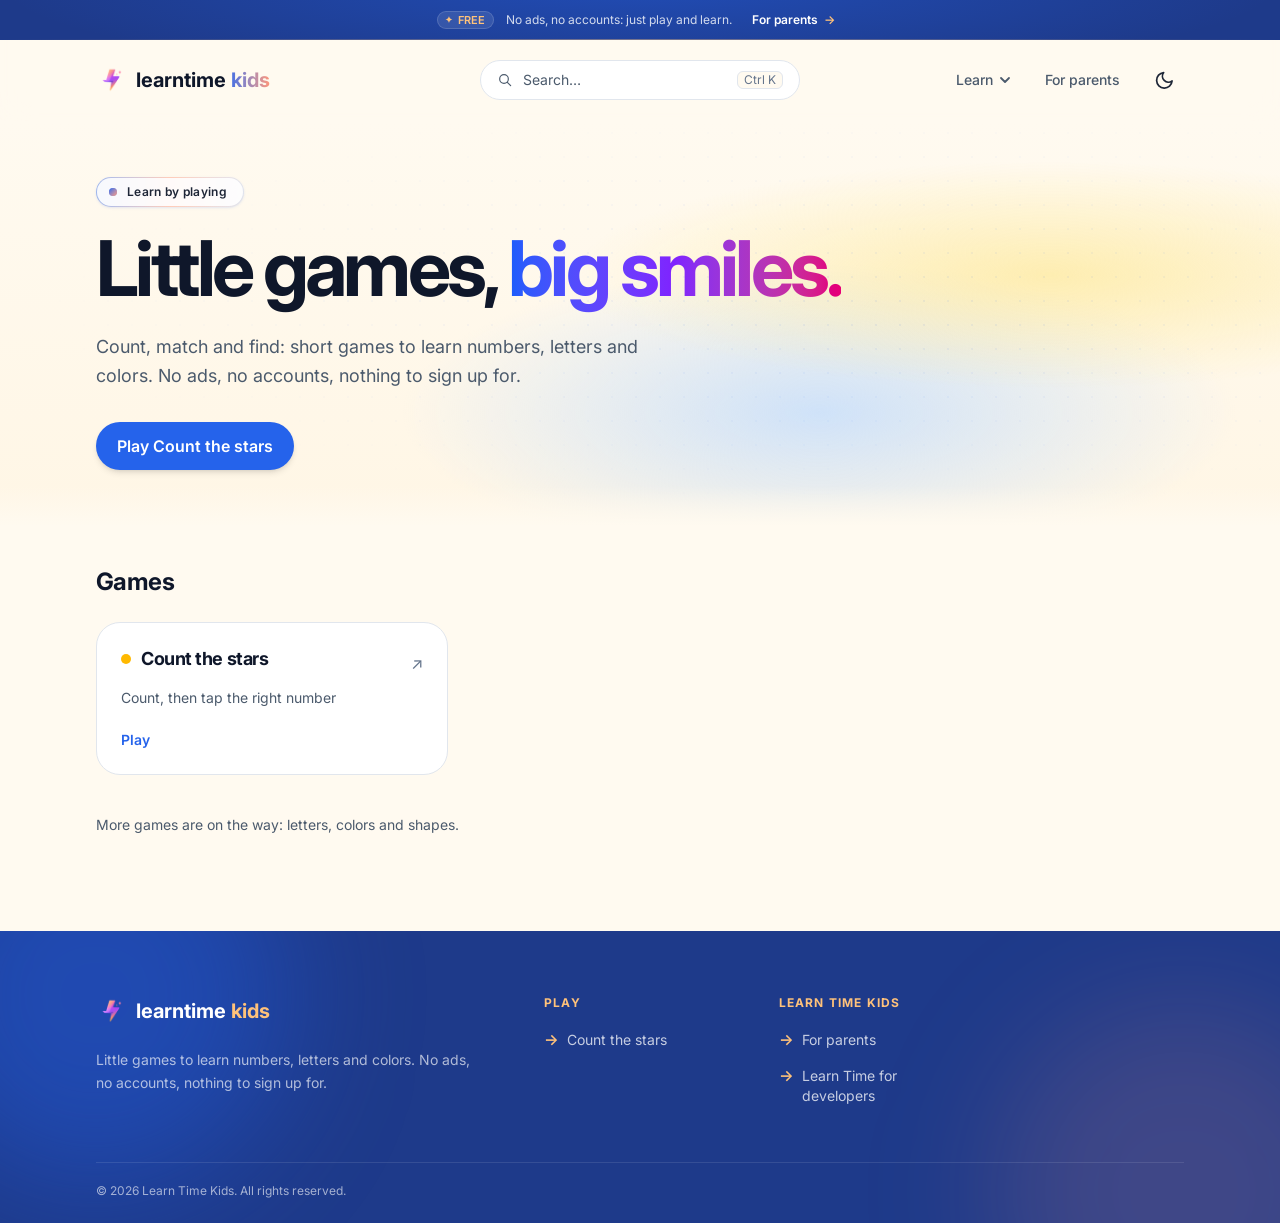
==== commit b96cb19c: "new website version" ====
--- a/index.html
+++ b/index.html
@@ -1,4 +1,4 @@
-<!doctype html><!-- Generated by build tool at 2026-11-18T23:03:13.358Z -->
+<!doctype html><!-- Generated by build tool at 2026-11-19T12:48:19.801Z -->
 <html lang="en">
   <head>
     <meta charset="UTF-8" />
@@ -97,10 +97,10 @@
         overflow: visible;
       }
     </style>
-    <script type="module" crossorigin src="/assets/home-CDWnueyc.js"></script>
-    <link rel="modulepreload" crossorigin href="/assets/LoaderHider-DoMLkhhd.js">
-    <link rel="modulepreload" crossorigin href="/assets/LinkButton-tc7OblJ4.js">
-    <link rel="stylesheet" crossorigin href="/assets/LoaderHider-Essg3ZuU.css">
+    <script type="module" crossorigin src="/assets/home-B4lUMNms.js"></script>
+    <link rel="modulepreload" crossorigin href="/assets/LoaderHider-DpRSEZGA.js">
+    <link rel="modulepreload" crossorigin href="/assets/LinkButton-Csx6tzhR.js">
+    <link rel="stylesheet" crossorigin href="/assets/LoaderHider-BLx1IIzJ.css">
   </head>
   <body>
     <div id="loader" class="loader">
--- a/assets/LoaderHider-BLx1IIzJ.css
+++ b/assets/LoaderHider-BLx1IIzJ.css
@@ -0,0 +1 @@
+@import "https://fonts.googleapis.com/css2?family=Inter:ital,opsz,wght@0,14..32,100..900;1,14..32,100..900&family=Roboto+Mono:ital,wght@0,100..700;1,100..700&display=swap";@layer components;@layer properties{@supports (((-webkit-hyphens:none)) and (not (margin-trim:inline))) or ((-moz-orient:inline) and (not (color:rgb(from red r g b)))){*,:before,:after,::backdrop{--tw-translate-x:0;--tw-translate-y:0;--tw-translate-z:0;--tw-rotate-x:initial;--tw-rotate-y:initial;--tw-rotate-z:initial;--tw-skew-x:initial;--tw-skew-y:initial;--tw-pan-x:initial;--tw-pan-y:initial;--tw-pinch-zoom:initial;--tw-border-style:solid;--tw-gradient-position:initial;--tw-gradient-from:#0000;--tw-gradient-via:#0000;--tw-gradient-to:#0000;--tw-gradient-stops:initial;--tw-gradient-via-stops:initial;--tw-gradient-from-position:0%;--tw-gradient-via-position:50%;--tw-gradient-to-position:100%;--tw-leading:initial;--tw-font-weight:initial;--tw-tracking:initial;--tw-shadow:0 0 #0000;--tw-shadow-color:initial;--tw-shadow-alpha:100%;--tw-inset-shadow:0 0 #0000;--tw-inset-shadow-color:initial;--tw-inset-shadow-alpha:100%;--tw-ring-color:initial;--tw-ring-shadow:0 0 #0000;--tw-inset-ring-color:initial;--tw-inset-ring-shadow:0 0 #0000;--tw-ring-inset:initial;--tw-ring-offset-width:0px;--tw-ring-offset-color:#fff;--tw-ring-offset-shadow:0 0 #0000;--tw-outline-style:solid;--tw-blur:initial;--tw-brightness:initial;--tw-contrast:initial;--tw-grayscale:initial;--tw-hue-rotate:initial;--tw-invert:initial;--tw-opacity:initial;--tw-saturate:initial;--tw-sepia:initial;--tw-drop-shadow:initial;--tw-drop-shadow-color:initial;--tw-drop-shadow-alpha:100%;--tw-drop-shadow-size:initial;--tw-backdrop-blur:initial;--tw-backdrop-brightness:initial;--tw-backdrop-contrast:initial;--tw-backdrop-grayscale:initial;--tw-backdrop-hue-rotate:initial;--tw-backdrop-invert:initial;--tw-backdrop-opacity:initial;--tw-backdrop-saturate:initial;--tw-backdrop-sepia:initial;--tw-duration:initial;--tw-ease:initial;--tw-scale-x:1;--tw-scale-y:1;--tw-scale-z:1}}}@layer theme{:root,:host{--color-orange-300:oklch(83.7% .128 66.29);--color-orange-500:oklch(70.5% .213 47.604);--color-orange-600:oklch(64.6% .222 41.116);--color-orange-700:oklch(55.3% .195 38.402);--color-amber-100:oklch(96.2% .059 95.617);--color-amber-300:oklch(87.9% .169 91.605);--color-amber-400:oklch(82.8% .189 84.429);--color-amber-500:oklch(76.9% .188 70.08);--color-amber-700:oklch(55.5% .163 48.998);--color-emerald-500:oklch(69.6% .17 162.48);--color-emerald-700:oklch(50.8% .118 165.612);--color-teal-500:oklch(70.4% .14 182.503);--color-sky-100:oklch(95.1% .026 236.824);--color-sky-300:oklch(82.8% .111 230.318);--color-sky-400:oklch(74.6% .16 232.661);--color-sky-500:oklch(68.5% .169 237.323);--color-sky-700:oklch(50% .134 242.749);--color-blue-400:oklch(70.7% .165 254.624);--color-blue-600:oklch(54.6% .245 262.881);--color-blue-900:oklch(37.9% .146 265.522);--color-indigo-950:oklch(25.7% .09 281.288);--color-violet-500:oklch(60.6% .25 292.717);--color-violet-600:oklch(54.1% .281 293.009);--color-purple-400:oklch(71.4% .203 305.504);--color-pink-400:oklch(71.8% .202 349.761);--color-pink-500:oklch(65.6% .241 354.308);--color-pink-600:oklch(59.2% .249 .584);--color-slate-900:oklch(20.8% .042 265.755);--color-neutral-100:oklch(97% 0 0);--color-neutral-200:oklch(92.2% 0 0);--color-neutral-300:oklch(87% 0 0);--color-neutral-500:oklch(55.6% 0 0);--color-neutral-600:oklch(43.9% 0 0);--color-neutral-700:oklch(37.1% 0 0);--color-neutral-800:oklch(26.9% 0 0);--color-neutral-900:oklch(20.5% 0 0);--color-black:#000;--color-white:#fff;--spacing:.25rem;--container-sm:24rem;--container-md:28rem;--container-lg:32rem;--container-xl:36rem;--container-2xl:42rem;--container-3xl:48rem;--container-6xl:72rem;--text-xs:.75rem;--text-xs--line-height:calc(1 / .75);--text-sm:.875rem;--text-sm--line-height:calc(1.25 / .875);--text-base:1rem;--text-base--line-height:calc(1.5 / 1);--text-lg:1.125rem;--text-lg--line-height:calc(1.75 / 1.125);--text-xl:1.25rem;--text-xl--line-height:calc(1.75 / 1.25);--text-2xl:1.5rem;--text-2xl--line-height:calc(2 / 1.5);--text-4xl:2.25rem;--text-4xl--line-height:calc(2.5 / 2.25);--text-5xl:3rem;--text-5xl--line-height:1;--font-weight-normal:400;--font-weight-medium:500;--font-weight-semibold:600;--font-weight-bold:700;--tracking-tighter:-.05em;--tracking-tight:-.025em;--tracking-normal:0em;--tracking-wide:.025em;--tracking-widest:.1em;--leading-tight:1.25;--leading-snug:1.375;--leading-relaxed:1.625;--radius-md:.375rem;--radius-lg:.5rem;--radius-xl:.75rem;--radius-2xl:1rem;--radius-3xl:1.5rem;--ease-out:cubic-bezier(0, 0, .2, 1);--ease-in-out:cubic-bezier(.4, 0, .2, 1);--animate-ping:ping 1s cubic-bezier(0, 0, .2, 1) infinite;--blur-sm:8px;--blur-lg:16px;--blur-3xl:64px;--default-transition-duration:.15s;--default-transition-timing-function:cubic-bezier(.4, 0, .2, 1);--default-font-family:var(--typography-family);--default-mono-font-family:var(--font-family-mono);--color-brand:var(--semantic-color-brand);--color-border:var(--semantic-color-border);--animate-glow:glow 12s ease-in-out infinite;--animate-pop:pop .3s ease-out}}@layer base{*,:after,:before,::backdrop{box-sizing:border-box;border:0 solid;margin:0;padding:0}::file-selector-button{box-sizing:border-box;border:0 solid;margin:0;padding:0}html,:host{-webkit-text-size-adjust:100%;tab-size:4;line-height:1.5;font-family:var(--default-font-family,ui-sans-serif, system-ui, sans-serif, "Apple Color Emoji", "Segoe UI Emoji", "Segoe UI Symbol", "Noto Color Emoji");font-feature-settings:var(--default-font-feature-settings,normal);font-variation-settings:var(--default-font-variation-settings,normal);-webkit-tap-highlight-color:transparent}hr{height:0;color:inherit;border-top-width:1px}abbr:where([title]){-webkit-text-decoration:underline dotted;text-decoration:underline dotted}h1,h2,h3,h4,h5,h6{font-size:inherit;font-weight:inherit}a{color:inherit;-webkit-text-decoration:inherit;-webkit-text-decoration:inherit;-webkit-text-decoration:inherit;-webkit-text-decoration:inherit;text-decoration:inherit}b,strong{font-weight:bolder}code,kbd,samp,pre{font-family:var(--default-mono-font-family,ui-monospace, SFMono-Regular, Menlo, Monaco, Consolas, "Liberation Mono", "Courier New", monospace);font-feature-settings:var(--default-mono-font-feature-settings,normal);font-variation-settings:var(--default-mono-font-variation-settings,normal);font-size:1em}small{font-size:80%}sub,sup{vertical-align:baseline;font-size:75%;line-height:0;position:relative}sub{bottom:-.25em}sup{top:-.5em}table{text-indent:0;border-color:inherit;border-collapse:collapse}:-moz-focusring{outline:auto}progress{vertical-align:baseline}summary{display:list-item}ol,ul,menu{list-style:none}img,svg,video,canvas,audio,iframe,embed,object{vertical-align:middle;display:block}img,video{max-width:100%;height:auto}button,input,select,optgroup,textarea{font:inherit;font-feature-settings:inherit;font-variation-settings:inherit;letter-spacing:inherit;color:inherit;opacity:1;background-color:#0000;border-radius:0}::file-selector-button{font:inherit;font-feature-settings:inherit;font-variation-settings:inherit;letter-spacing:inherit;color:inherit;opacity:1;background-color:#0000;border-radius:0}:where(select:is([multiple],[size])) optgroup{font-weight:bolder}:where(select:is([multiple],[size])) optgroup option{padding-inline-start:20px}::file-selector-button{margin-inline-end:4px}::placeholder{opacity:1}@supports (not ((-webkit-appearance:-apple-pay-button))) or (contain-intrinsic-size:1px){::placeholder{color:currentColor}@supports (color:color-mix(in lab, red, red)){::placeholder{color:color-mix(in oklab, currentcolor 50%, transparent)}}}textarea{resize:vertical}::-webkit-search-decoration{-webkit-appearance:none}::-webkit-date-and-time-value{min-height:1lh;text-align:inherit}::-webkit-datetime-edit{display:inline-flex}::-webkit-datetime-edit-fields-wrapper{padding:0}::-webkit-datetime-edit{padding-block:0}::-webkit-datetime-edit-year-field{padding-block:0}::-webkit-datetime-edit-month-field{padding-block:0}::-webkit-datetime-edit-day-field{padding-block:0}::-webkit-datetime-edit-hour-field{padding-block:0}::-webkit-datetime-edit-minute-field{padding-block:0}::-webkit-datetime-edit-second-field{padding-block:0}::-webkit-datetime-edit-millisecond-field{padding-block:0}::-webkit-datetime-edit-meridiem-field{padding-block:0}::-webkit-calendar-picker-indicator{line-height:1}:-moz-ui-invalid{box-shadow:none}button,input:where([type=button],[type=reset],[type=submit]){appearance:button}::file-selector-button{appearance:button}::-webkit-inner-spin-button{height:auto}::-webkit-outer-spin-button{height:auto}[hidden]:where(:not([hidden=until-found])){display:none!important}}@layer utilities{.pointer-events-auto{pointer-events:auto}.pointer-events-none{pointer-events:none}.invisible{visibility:hidden}.visible{visibility:visible}.sr-only{clip-path:inset(50%);white-space:nowrap;border-width:0;width:1px;height:1px;margin:-1px;padding:0;position:absolute;overflow:hidden}.absolute{position:absolute}.fixed{position:fixed}.relative{position:relative}.static{position:static}.sticky{position:sticky}.inset-0{inset:0}.inset-x-0{inset-inline:0}.inset-y-0{inset-block:0}.-top-20{top:calc(var(--spacing) * -20)}.-top-24{top:calc(var(--spacing) * -24)}.-top-32{top:calc(var(--spacing) * -32)}.top-0{top:0}.top-1\/2{top:50%}.top-3{top:calc(var(--spacing) * 3)}.top-8{top:calc(var(--spacing) * 8)}.top-40{top:calc(var(--spacing) * 40)}.top-\[12vh\]{top:12vh}.top-full{top:100%}.-right-16{right:calc(var(--spacing) * -16)}.-right-24{right:calc(var(--spacing) * -24)}.right-0{right:0}.right-3{right:calc(var(--spacing) * 3)}.right-10{right:calc(var(--spacing) * 10)}.-bottom-40{bottom:calc(var(--spacing) * -40)}.bottom-0{bottom:0}.-left-24{left:calc(var(--spacing) * -24)}.-left-\[9999px\]{left:-9999px}.left-0{left:0}.left-1\/2{left:50%}.left-3{left:calc(var(--spacing) * 3)}.isolate{isolation:isolate}.-z-10{z-index:calc(10 * -1)}.z-40{z-index:40}.z-50{z-index:50}.container{width:100%}@media (width>=40rem){.container{max-width:40rem}}@media (width>=48rem){.container{max-width:48rem}}@media (width>=64rem){.container{max-width:64rem}}@media (width>=80rem){.container{max-width:80rem}}@media (width>=96rem){.container{max-width:96rem}}.-m-1{margin:calc(var(--spacing) * -1)}.m-0{margin:0}.m-auto{margin:auto}.mx-auto{margin-inline:auto}.mt-0\.5{margin-top:calc(var(--spacing) * .5)}.mt-1{margin-top:var(--spacing)}.mt-1\.5{margin-top:calc(var(--spacing) * 1.5)}.mt-2{margin-top:calc(var(--spacing) * 2)}.mt-3{margin-top:calc(var(--spacing) * 3)}.mt-4{margin-top:calc(var(--spacing) * 4)}.mt-5{margin-top:calc(var(--spacing) * 5)}.mt-6{margin-top:calc(var(--spacing) * 6)}.mt-8{margin-top:calc(var(--spacing) * 8)}.mt-10{margin-top:calc(var(--spacing) * 10)}.mt-14{margin-top:calc(var(--spacing) * 14)}.mt-16{margin-top:calc(var(--spacing) * 16)}.mt-auto{margin-top:auto}.mb-2{margin-bottom:calc(var(--spacing) * 2)}.mb-3{margin-bottom:calc(var(--spacing) * 3)}.mb-4{margin-bottom:calc(var(--spacing) * 4)}.mb-5{margin-bottom:calc(var(--spacing) * 5)}.mb-6{margin-bottom:calc(var(--spacing) * 6)}.mb-8{margin-bottom:calc(var(--spacing) * 8)}.mb-10{margin-bottom:calc(var(--spacing) * 10)}.ml-1{margin-left:var(--spacing)}.ml-2{margin-left:calc(var(--spacing) * 2)}.ml-auto{margin-left:auto}.line-clamp-1{-webkit-line-clamp:1;-webkit-box-orient:vertical;display:-webkit-box;overflow:hidden}.line-clamp-3{-webkit-line-clamp:3;-webkit-box-orient:vertical;display:-webkit-box;overflow:hidden}.block{display:block}.flex{display:flex}.grid{display:grid}.hidden{display:none}.inline{display:inline}.inline-flex{display:inline-flex}.table{display:table}.size-2{width:calc(var(--spacing) * 2);height:calc(var(--spacing) * 2)}.size-2\.5{width:calc(var(--spacing) * 2.5);height:calc(var(--spacing) * 2.5)}.size-4{width:calc(var(--spacing) * 4);height:calc(var(--spacing) * 4)}.size-6{width:calc(var(--spacing) * 6);height:calc(var(--spacing) * 6)}.size-8{width:calc(var(--spacing) * 8);height:calc(var(--spacing) * 8)}.size-9{width:calc(var(--spacing) * 9);height:calc(var(--spacing) * 9)}.size-10{width:calc(var(--spacing) * 10);height:calc(var(--spacing) * 10)}.size-12{width:calc(var(--spacing) * 12);height:calc(var(--spacing) * 12)}.size-56{width:calc(var(--spacing) * 56);height:calc(var(--spacing) * 56)}.size-72{width:calc(var(--spacing) * 72);height:calc(var(--spacing) * 72)}.size-96{width:calc(var(--spacing) * 96);height:calc(var(--spacing) * 96)}.size-\[1\.15em\]{width:1.15em;height:1.15em}.size-full{width:100%;height:100%}.size-px{width:1px;height:1px}.h-3{height:calc(var(--spacing) * 3)}.h-9{height:calc(var(--spacing) * 9)}.h-10{height:calc(var(--spacing) * 10)}.h-40{height:calc(var(--spacing) * 40)}.h-full{height:100%}.h-px{height:1px}.max-h-\[calc\(100vh-12rem\)\]{max-height:calc(100vh - 12rem)}.max-h-\[min\(36rem\,80vh\)\]{max-height:min(36rem,80vh)}.min-h-0{min-height:0}.min-h-8{min-height:calc(var(--spacing) * 8)}.min-h-9{min-height:calc(var(--spacing) * 9)}.min-h-10{min-height:calc(var(--spacing) * 10)}.min-h-11{min-height:calc(var(--spacing) * 11)}.min-h-12{min-height:calc(var(--spacing) * 12)}.min-h-16{min-height:calc(var(--spacing) * 16)}.min-h-20{min-height:calc(var(--spacing) * 20)}.min-h-40{min-height:calc(var(--spacing) * 40)}.min-h-48{min-height:calc(var(--spacing) * 48)}.min-h-screen{min-height:100vh}.w-0\.5{width:calc(var(--spacing) * .5)}.w-12{width:calc(var(--spacing) * 12)}.w-72{width:calc(var(--spacing) * 72)}.w-96{width:calc(var(--spacing) * 96)}.w-\[34rem\]{width:34rem}.w-\[min\(36rem\,calc\(100\%-2rem\)\)\]{width:min(36rem,100% - 2rem)}.w-full{width:100%}.max-w-2xl{max-width:var(--container-2xl)}.max-w-3xl{max-width:var(--container-3xl)}.max-w-6xl{max-width:var(--container-6xl)}.max-w-full{max-width:100%}.max-w-lg{max-width:var(--container-lg)}.max-w-md{max-width:var(--container-md)}.max-w-sm{max-width:var(--container-sm)}.max-w-xl{max-width:var(--container-xl)}.min-w-0{min-width:0}.min-w-11{min-width:calc(var(--spacing) * 11)}.min-w-80{min-width:calc(var(--spacing) * 80)}.flex-1{flex:1}.flex-none{flex:none}.shrink{flex-shrink:1}.grow{flex-grow:1}.basis-full{flex-basis:100%}.-translate-1\/2{--tw-translate-x:calc(calc(1 / 2 * 100%) * -1);--tw-translate-y:calc(calc(1 / 2 * 100%) * -1);translate:var(--tw-translate-x) var(--tw-translate-y)}.-translate-x-1\/2{--tw-translate-x:calc(calc(1 / 2 * 100%) * -1);translate:var(--tw-translate-x) var(--tw-translate-y)}.-translate-y-1\/2{--tw-translate-y:calc(calc(1 / 2 * 100%) * -1);translate:var(--tw-translate-x) var(--tw-translate-y)}.-translate-y-px{--tw-translate-y:-1px;translate:var(--tw-translate-x) var(--tw-translate-y)}.rotate-180{rotate:180deg}.transform{transform:var(--tw-rotate-x,) var(--tw-rotate-y,) var(--tw-rotate-z,) var(--tw-skew-x,) var(--tw-skew-y,)}.cursor-crosshair{cursor:crosshair}.cursor-ew-resize{cursor:ew-resize}.cursor-pointer{cursor:pointer}.touch-pan-y{--tw-pan-y:pan-y;touch-action:var(--tw-pan-x,) var(--tw-pan-y,) var(--tw-pinch-zoom,)}.touch-none{touch-action:none}.resize{resize:both}.list-none{list-style-type:none}.appearance-none{appearance:none}.grid-cols-2{grid-template-columns:repeat(2,minmax(0,1fr))}.grid-cols-3{grid-template-columns:repeat(3,minmax(0,1fr))}.grid-cols-\[0fr\]{grid-template-columns:0fr}.grid-cols-\[1fr\]{grid-template-columns:1fr}.grid-cols-\[minmax\(0\,24rem\)_auto\]{grid-template-columns:minmax(0,24rem) auto}.grid-rows-\[0fr\]{grid-template-rows:0fr}.grid-rows-\[1fr\]{grid-template-rows:1fr}.flex-col{flex-direction:column}.flex-wrap{flex-wrap:wrap}.place-items-center{place-items:center}.content-center{align-content:center}.content-start{align-content:flex-start}.items-baseline{align-items:baseline}.items-center{align-items:center}.items-end{align-items:flex-end}.items-start{align-items:flex-start}.justify-between{justify-content:space-between}.justify-center{justify-content:center}.justify-end{justify-content:flex-end}.gap-0\.5{gap:calc(var(--spacing) * .5)}.gap-1{gap:var(--spacing)}.gap-1\.5{gap:calc(var(--spacing) * 1.5)}.gap-2{gap:calc(var(--spacing) * 2)}.gap-2\.5{gap:calc(var(--spacing) * 2.5)}.gap-3{gap:calc(var(--spacing) * 3)}.gap-4{gap:calc(var(--spacing) * 4)}.gap-10{gap:calc(var(--spacing) * 10)}.gap-16{gap:calc(var(--spacing) * 16)}.gap-x-2{column-gap:calc(var(--spacing) * 2)}.gap-x-4{column-gap:calc(var(--spacing) * 4)}.gap-x-6{column-gap:calc(var(--spacing) * 6)}.gap-x-12{column-gap:calc(var(--spacing) * 12)}.gap-x-16{column-gap:calc(var(--spacing) * 16)}.gap-y-1{row-gap:var(--spacing)}.gap-y-3{row-gap:calc(var(--spacing) * 3)}.gap-y-8{row-gap:calc(var(--spacing) * 8)}.self-start{align-self:flex-start}.overflow-clip{overflow:clip}.overflow-hidden{overflow:hidden}.overflow-x-auto{overflow-x:auto}.overflow-x-clip{overflow-x:clip}.overflow-y-auto{overflow-y:auto}.rounded{border-radius:.25rem}.rounded-2xl{border-radius:var(--radius-2xl)}.rounded-3xl{border-radius:var(--radius-3xl)}.rounded-\[2rem\]{border-radius:2rem}.rounded-full{border-radius:3.40282e38px}.rounded-lg{border-radius:var(--radius-lg)}.rounded-md{border-radius:var(--radius-md)}.rounded-xl{border-radius:var(--radius-xl)}.border{border-style:var(--tw-border-style);border-width:1px}.border-0{border-style:var(--tw-border-style);border-width:0}.border-2{border-style:var(--tw-border-style);border-width:2px}.border-t{border-top-style:var(--tw-border-style);border-top-width:1px}.border-b{border-bottom-style:var(--tw-border-style);border-bottom-width:1px}.border-dashed{--tw-border-style:dashed;border-style:dashed}.border-accent-coral\/40{border-color:var(--semantic-color-accent-coral)}@supports (color:color-mix(in lab, red, red)){.border-accent-coral\/40{border-color:color-mix(in oklab, var(--semantic-color-accent-coral) 40%, transparent)}}.border-accent-coral\/60{border-color:var(--semantic-color-accent-coral)}@supports (color:color-mix(in lab, red, red)){.border-accent-coral\/60{border-color:color-mix(in oklab, var(--semantic-color-accent-coral) 60%, transparent)}}.border-accent-coral\/70{border-color:var(--semantic-color-accent-coral)}@supports (color:color-mix(in lab, red, red)){.border-accent-coral\/70{border-color:color-mix(in oklab, var(--semantic-color-accent-coral) 70%, transparent)}}.border-accent-teal\/30{border-color:var(--semantic-color-accent-teal)}@supports (color:color-mix(in lab, red, red)){.border-accent-teal\/30{border-color:color-mix(in oklab, var(--semantic-color-accent-teal) 30%, transparent)}}.border-black\/5{border-color:#0000000d}@supports (color:color-mix(in lab, red, red)){.border-black\/5{border-color:color-mix(in oklab, var(--color-black) 5%, transparent)}}.border-border{border-color:var(--semantic-color-border)}.border-border-subtle{border-color:var(--semantic-color-border-subtle)}.border-brand{border-color:var(--semantic-color-brand)}.border-emerald-700{border-color:var(--color-emerald-700)}.border-ink\/10{border-color:var(--semantic-color-ink)}@supports (color:color-mix(in lab, red, red)){.border-ink\/10{border-color:color-mix(in oklab, var(--semantic-color-ink) 10%, transparent)}}.border-surface{border-color:var(--semantic-color-surface)}.border-transparent{border-color:#0000}.border-white{border-color:var(--color-white)}.border-white\/10{border-color:#ffffff1a}@supports (color:color-mix(in lab, red, red)){.border-white\/10{border-color:color-mix(in oklab, var(--color-white) 10%, transparent)}}.border-white\/15{border-color:#ffffff26}@supports (color:color-mix(in lab, red, red)){.border-white\/15{border-color:color-mix(in oklab, var(--color-white) 15%, transparent)}}.bg-accent-coral,.bg-accent-coral\/10{background-color:var(--semantic-color-accent-coral)}@supports (color:color-mix(in lab, red, red)){.bg-accent-coral\/10{background-color:color-mix(in oklab, var(--semantic-color-accent-coral) 10%, transparent)}}.bg-accent-coral\/15{background-color:var(--semantic-color-accent-coral)}@supports (color:color-mix(in lab, red, red)){.bg-accent-coral\/15{background-color:color-mix(in oklab, var(--semantic-color-accent-coral) 15%, transparent)}}.bg-accent-mint{background-color:var(--semantic-color-accent-mint)}.bg-accent-teal{background-color:var(--semantic-color-accent-teal)}.bg-amber-100{background-color:var(--color-amber-100)}.bg-amber-400{background-color:var(--color-amber-400)}.bg-amber-500{background-color:var(--color-amber-500)}.bg-banner{background-color:var(--semantic-color-brand-banner)}.bg-black\/60{background-color:#0009}@supports (color:color-mix(in lab, red, red)){.bg-black\/60{background-color:color-mix(in oklab, var(--color-black) 60%, transparent)}}.bg-brand{background-color:var(--semantic-color-brand)}.bg-brand-soft,.bg-brand-soft\/70{background-color:var(--semantic-color-brand-soft)}@supports (color:color-mix(in lab, red, red)){.bg-brand-soft\/70{background-color:color-mix(in oklab, var(--semantic-color-brand-soft) 70%, transparent)}}.bg-brand\/10{background-color:var(--semantic-color-brand)}@supports (color:color-mix(in lab, red, red)){.bg-brand\/10{background-color:color-mix(in oklab, var(--semantic-color-brand) 10%, transparent)}}.bg-brand\/40{background-color:var(--semantic-color-brand)}@supports (color:color-mix(in lab, red, red)){.bg-brand\/40{background-color:color-mix(in oklab, var(--semantic-color-brand) 40%, transparent)}}.bg-brand\/50{background-color:var(--semantic-color-brand)}@supports (color:color-mix(in lab, red, red)){.bg-brand\/50{background-color:color-mix(in oklab, var(--semantic-color-brand) 50%, transparent)}}.bg-brand\/85{background-color:var(--semantic-color-brand)}@supports (color:color-mix(in lab, red, red)){.bg-brand\/85{background-color:color-mix(in oklab, var(--semantic-color-brand) 85%, transparent)}}.bg-emerald-500{background-color:var(--color-emerald-500)}.bg-emerald-700{background-color:var(--color-emerald-700)}.bg-paper,.bg-paper\/70{background-color:var(--semantic-color-paper)}@supports (color:color-mix(in lab, red, red)){.bg-paper\/70{background-color:color-mix(in oklab, var(--semantic-color-paper) 70%, transparent)}}.bg-pink-500{background-color:var(--color-pink-500)}.bg-sky-100{background-color:var(--color-sky-100)}.bg-sky-500{background-color:var(--color-sky-500)}.bg-surface{background-color:var(--semantic-color-surface)}.bg-surface-tint{background-color:var(--semantic-color-surface-tint)}.bg-surface\/90{background-color:var(--semantic-color-surface)}@supports (color:color-mix(in lab, red, red)){.bg-surface\/90{background-color:color-mix(in oklab, var(--semantic-color-surface) 90%, transparent)}}.bg-teal-500{background-color:var(--color-teal-500)}.bg-transparent{background-color:#0000}.bg-violet-500{background-color:var(--color-violet-500)}.bg-white{background-color:var(--color-white)}.bg-white\/10{background-color:#ffffff1a}@supports (color:color-mix(in lab, red, red)){.bg-white\/10{background-color:color-mix(in oklab, var(--color-white) 10%, transparent)}}.bg-linear-to-b{--tw-gradient-position:to bottom}@supports (background-image:linear-gradient(in lab, red, red)){.bg-linear-to-b{--tw-gradient-position:to bottom in oklab}}.bg-linear-to-b{background-image:linear-gradient(var(--tw-gradient-stops))}.bg-linear-to-br{--tw-gradient-position:to bottom right}@supports (background-image:linear-gradient(in lab, red, red)){.bg-linear-to-br{--tw-gradient-position:to bottom right in oklab}}.bg-linear-to-br{background-image:linear-gradient(var(--tw-gradient-stops))}.bg-linear-to-r{--tw-gradient-position:to right}@supports (background-image:linear-gradient(in lab, red, red)){.bg-linear-to-r{--tw-gradient-position:to right in oklab}}.bg-linear-to-r{background-image:linear-gradient(var(--tw-gradient-stops))}.bg-\[linear-gradient\(to_right\,\#f00\,\#ff0\,\#0f0\,\#0ff\,\#00f\,\#f0f\,\#f00\)\]{background-image:linear-gradient(90deg,red,#ff0,#0f0,#0ff,#00f,#f0f,red)}.bg-\[radial-gradient\(40rem_6rem_at_50\%_-1rem\,var\(--color-brand\)\,transparent\)\]{background-image:radial-gradient(40rem 6rem at 50% -1rem,var(--color-brand),transparent)}.bg-\[radial-gradient\(var\(--color-brand\)_1px\,transparent_1px\)\]{background-image:radial-gradient(var(--color-brand) 1px,transparent 1px)}.bg-\[repeating-conic-gradient\(\#d4d4d8_0_25\%\,\#ffffff_0_50\%\)\]{background-image:repeating-conic-gradient(#d4d4d8 0 25%,#fff 0 50%)}.bg-home-hero{background-image:var(--component-home-hero-background)}.from-blue-600{--tw-gradient-from:var(--color-blue-600);--tw-gradient-stops:var(--tw-gradient-via-stops,var(--tw-gradient-position), var(--tw-gradient-from) var(--tw-gradient-from-position), var(--tw-gradient-to) var(--tw-gradient-to-position))}.from-brand{--tw-gradient-from:var(--semantic-color-brand);--tw-gradient-stops:var(--tw-gradient-via-stops,var(--tw-gradient-position), var(--tw-gradient-from) var(--tw-gradient-from-position), var(--tw-gradient-to) var(--tw-gradient-to-position))}.from-brand\/45{--tw-gradient-from:var(--semantic-color-brand)}@supports (color:color-mix(in lab, red, red)){.from-brand\/45{--tw-gradient-from:color-mix(in oklab, var(--semantic-color-brand) 45%, transparent)}}.from-brand\/45{--tw-gradient-stops:var(--tw-gradient-via-stops,var(--tw-gradient-position), var(--tw-gradient-from) var(--tw-gradient-from-position), var(--tw-gradient-to) var(--tw-gradient-to-position))}.from-indigo-950{--tw-gradient-from:var(--color-indigo-950);--tw-gradient-stops:var(--tw-gradient-via-stops,var(--tw-gradient-position), var(--tw-gradient-from) var(--tw-gradient-from-position), var(--tw-gradient-to) var(--tw-gradient-to-position))}.from-transparent{--tw-gradient-from:transparent;--tw-gradient-stops:var(--tw-gradient-via-stops,var(--tw-gradient-position), var(--tw-gradient-from) var(--tw-gradient-from-position), var(--tw-gradient-to) var(--tw-gradient-to-position))}.via-accent-coral\/45{--tw-gradient-via:var(--semantic-color-accent-coral)}@supports (color:color-mix(in lab, red, red)){.via-accent-coral\/45{--tw-gradient-via:color-mix(in oklab, var(--semantic-color-accent-coral) 45%, transparent)}}.via-accent-coral\/45{--tw-gradient-via-stops:var(--tw-gradient-position), var(--tw-gradient-from) var(--tw-gradient-from-position), var(--tw-gradient-via) var(--tw-gradient-via-position), var(--tw-gradient-to) var(--tw-gradient-to-position);--tw-gradient-stops:var(--tw-gradient-via-stops)}.via-banner-accent\/40{--tw-gradient-via:var(--semantic-color-banner-accent)}@supports (color:color-mix(in lab, red, red)){.via-banner-accent\/40{--tw-gradient-via:color-mix(in oklab, var(--semantic-color-banner-accent) 40%, transparent)}}.via-banner-accent\/40{--tw-gradient-via-stops:var(--tw-gradient-position), var(--tw-gradient-from) var(--tw-gradient-from-position), var(--tw-gradient-via) var(--tw-gradient-via-position), var(--tw-gradient-to) var(--tw-gradient-to-position);--tw-gradient-stops:var(--tw-gradient-via-stops)}.via-violet-600{--tw-gradient-via:var(--color-violet-600);--tw-gradient-via-stops:var(--tw-gradient-position), var(--tw-gradient-from) var(--tw-gradient-from-position), var(--tw-gradient-via) var(--tw-gradient-via-position), var(--tw-gradient-to) var(--tw-gradient-to-position);--tw-gradient-stops:var(--tw-gradient-via-stops)}.to-accent-coral{--tw-gradient-to:var(--semantic-color-accent-coral);--tw-gradient-stops:var(--tw-gradient-via-stops,var(--tw-gradient-position), var(--tw-gradient-from) var(--tw-gradient-from-position), var(--tw-gradient-to) var(--tw-gradient-to-position))}.to-blue-900{--tw-gradient-to:var(--color-blue-900);--tw-gradient-stops:var(--tw-gradient-via-stops,var(--tw-gradient-position), var(--tw-gradient-from) var(--tw-gradient-from-position), var(--tw-gradient-to) var(--tw-gradient-to-position))}.to-brand\/15{--tw-gradient-to:var(--semantic-color-brand)}@supports (color:color-mix(in lab, red, red)){.to-brand\/15{--tw-gradient-to:color-mix(in oklab, var(--semantic-color-brand) 15%, transparent)}}.to-brand\/15{--tw-gradient-stops:var(--tw-gradient-via-stops,var(--tw-gradient-position), var(--tw-gradient-from) var(--tw-gradient-from-position), var(--tw-gradient-to) var(--tw-gradient-to-position))}.to-paper{--tw-gradient-to:var(--semantic-color-paper);--tw-gradient-stops:var(--tw-gradient-via-stops,var(--tw-gradient-position), var(--tw-gradient-from) var(--tw-gradient-from-position), var(--tw-gradient-to) var(--tw-gradient-to-position))}.to-pink-600{--tw-gradient-to:var(--color-pink-600);--tw-gradient-stops:var(--tw-gradient-via-stops,var(--tw-gradient-position), var(--tw-gradient-from) var(--tw-gradient-from-position), var(--tw-gradient-to) var(--tw-gradient-to-position))}.to-transparent{--tw-gradient-to:transparent;--tw-gradient-stops:var(--tw-gradient-via-stops,var(--tw-gradient-position), var(--tw-gradient-from) var(--tw-gradient-from-position), var(--tw-gradient-to) var(--tw-gradient-to-position))}.mask-\[radial-gradient\(ellipse_at_70\%_45\%\,black\,transparent_70\%\)\]{-webkit-mask-image:radial-gradient(at 70% 45%,#000,#0000 70%);mask-image:radial-gradient(at 70% 45%,#000,#0000 70%)}.bg-size-\[8px_8px\]{background-size:8px 8px}.bg-size-\[24px_24px\]{background-size:24px 24px}.bg-size-\[auto\,8px_8px\]{background-size:auto,8px 8px}.bg-clip-text{-webkit-background-clip:text;background-clip:text}.stroke-current{stroke:currentColor}.object-contain{object-fit:contain}.p-0{padding:0}.p-1{padding:var(--spacing)}.p-2{padding:calc(var(--spacing) * 2)}.p-3{padding:calc(var(--spacing) * 3)}.p-4{padding:calc(var(--spacing) * 4)}.p-6{padding:calc(var(--spacing) * 6)}.p-8{padding:calc(var(--spacing) * 8)}.p-px{padding:1px}.px-1\.5{padding-inline:calc(var(--spacing) * 1.5)}.px-2{padding-inline:calc(var(--spacing) * 2)}.px-2\.5{padding-inline:calc(var(--spacing) * 2.5)}.px-3{padding-inline:calc(var(--spacing) * 3)}.px-3\.5{padding-inline:calc(var(--spacing) * 3.5)}.px-4{padding-inline:calc(var(--spacing) * 4)}.px-5{padding-inline:calc(var(--spacing) * 5)}.px-6{padding-inline:calc(var(--spacing) * 6)}.px-8{padding-inline:calc(var(--spacing) * 8)}.px-12{padding-inline:calc(var(--spacing) * 12)}.py-0\.5{padding-block:calc(var(--spacing) * .5)}.py-1{padding-block:var(--spacing)}.py-1\.5{padding-block:calc(var(--spacing) * 1.5)}.py-2\.5{padding-block:calc(var(--spacing) * 2.5)}.py-3{padding-block:calc(var(--spacing) * 3)}.py-3\.5{padding-block:calc(var(--spacing) * 3.5)}.py-4{padding-block:calc(var(--spacing) * 4)}.py-5{padding-block:calc(var(--spacing) * 5)}.py-10{padding-block:calc(var(--spacing) * 10)}.py-14{padding-block:calc(var(--spacing) * 14)}.pt-2{padding-top:calc(var(--spacing) * 2)}.pt-3{padding-top:calc(var(--spacing) * 3)}.pt-5{padding-top:calc(var(--spacing) * 5)}.pt-8{padding-top:calc(var(--spacing) * 8)}.pt-10{padding-top:calc(var(--spacing) * 10)}.pt-14{padding-top:calc(var(--spacing) * 14)}.pt-16{padding-top:calc(var(--spacing) * 16)}.pr-4{padding-right:calc(var(--spacing) * 4)}.pb-2{padding-bottom:calc(var(--spacing) * 2)}.pb-4{padding-bottom:calc(var(--spacing) * 4)}.pb-6{padding-bottom:calc(var(--spacing) * 6)}.pb-24{padding-bottom:calc(var(--spacing) * 24)}.pl-3{padding-left:calc(var(--spacing) * 3)}.text-center{text-align:center}.font-mono{font-family:var(--font-family-mono)}.font-sans{font-family:var(--typography-family)}.text-2xl{font-size:var(--text-2xl);line-height:var(--tw-leading,var(--text-2xl--line-height))}.text-4xl{font-size:var(--text-4xl);line-height:var(--tw-leading,var(--text-4xl--line-height))}.text-5xl{font-size:var(--text-5xl);line-height:var(--tw-leading,var(--text-5xl--line-height))}.text-base{font-size:var(--text-base);line-height:var(--tw-leading,var(--text-base--line-height))}.text-lg{font-size:var(--text-lg);line-height:var(--tw-leading,var(--text-lg--line-height))}.text-sm{font-size:var(--text-sm);line-height:var(--tw-leading,var(--text-sm--line-height))}.text-xl{font-size:var(--text-xl);line-height:var(--tw-leading,var(--text-xl--line-height))}.text-xs{font-size:var(--text-xs);line-height:var(--tw-leading,var(--text-xs--line-height))}.text-\[0\.85em\]{font-size:.85em}.text-\[0\.6875rem\]{font-size:.6875rem}.text-\[1\.1em\]{font-size:1.1em}.text-\[10px\]{font-size:10px}.text-home-display-tablet{font-size:var(--component-home-hero-display-size-compact)}.text-home-section{font-size:var(--component-home-section-heading-size)}.leading-none{--tw-leading:1;line-height:1}.leading-relaxed{--tw-leading:var(--leading-relaxed);line-height:var(--leading-relaxed)}.leading-snug{--tw-leading:var(--leading-snug);line-height:var(--leading-snug)}.leading-tight{--tw-leading:var(--leading-tight);line-height:var(--leading-tight)}.font-bold{--tw-font-weight:var(--font-weight-bold);font-weight:var(--font-weight-bold)}.font-medium{--tw-font-weight:var(--font-weight-medium);font-weight:var(--font-weight-medium)}.font-normal{--tw-font-weight:var(--font-weight-normal);font-weight:var(--font-weight-normal)}.font-semibold{--tw-font-weight:var(--font-weight-semibold);font-weight:var(--font-weight-semibold)}.tracking-\[0\.14em\]{--tw-tracking:.14em;letter-spacing:.14em}.tracking-tight{--tw-tracking:var(--tracking-tight);letter-spacing:var(--tracking-tight)}.tracking-tighter{--tw-tracking:var(--tracking-tighter);letter-spacing:var(--tracking-tighter)}.tracking-wide{--tw-tracking:var(--tracking-wide);letter-spacing:var(--tracking-wide)}.tracking-widest{--tw-tracking:var(--tracking-widest);letter-spacing:var(--tracking-widest)}.text-balance{text-wrap:balance}.text-pretty{text-wrap:pretty}.whitespace-nowrap{white-space:nowrap}.text-accent-coral{color:var(--semantic-color-accent-coral)}.text-accent-teal{color:var(--semantic-color-accent-teal)}.text-amber-300{color:var(--color-amber-300)}.text-amber-700{color:var(--color-amber-700)}.text-banner-accent{color:var(--semantic-color-banner-accent)}.text-banner-text{color:#fff}.text-banner-text\/80{color:oklab(100% 0 5.96046e-8/.8)}.text-brand{color:var(--semantic-color-brand)}.text-brand-hover{color:var(--semantic-color-brand-hover)}.text-ink{color:var(--semantic-color-ink)}.text-ink-soft{color:var(--semantic-color-ink-soft)}.text-on-brand{color:var(--theme-on-brand,#fff)}.text-sky-700{color:var(--color-sky-700)}.text-slate-900{color:var(--color-slate-900)}.text-text-muted{color:var(--semantic-color-text-muted)}.text-text-subtle{color:var(--semantic-color-text-subtle)}.text-transparent{color:#0000}.text-white{color:var(--color-white)}.text-white\/60{color:#fff9}@supports (color:color-mix(in lab, red, red)){.text-white\/60{color:color-mix(in oklab, var(--color-white) 60%, transparent)}}.text-white\/65{color:#ffffffa6}@supports (color:color-mix(in lab, red, red)){.text-white\/65{color:color-mix(in oklab, var(--color-white) 65%, transparent)}}.text-white\/70{color:#ffffffb3}@supports (color:color-mix(in lab, red, red)){.text-white\/70{color:color-mix(in oklab, var(--color-white) 70%, transparent)}}.text-white\/75{color:#ffffffbf}@supports (color:color-mix(in lab, red, red)){.text-white\/75{color:color-mix(in oklab, var(--color-white) 75%, transparent)}}.uppercase{text-transform:uppercase}.no-underline{text-decoration-line:none}.underline{text-decoration-line:underline}.decoration-brand\/30{-webkit-text-decoration-color:var(--semantic-color-brand);-webkit-text-decoration-color:var(--semantic-color-brand);-webkit-text-decoration-color:var(--semantic-color-brand);text-decoration-color:var(--semantic-color-brand)}@supports (color:color-mix(in lab, red, red)){.decoration-brand\/30{-webkit-text-decoration-color:color-mix(in oklab, var(--semantic-color-brand) 30%, transparent);-webkit-text-decoration-color:color-mix(in oklab, var(--semantic-color-brand) 30%, transparent);-webkit-text-decoration-color:color-mix(in oklab, var(--semantic-color-brand) 30%, transparent);text-decoration-color:color-mix(in oklab, var(--semantic-color-brand) 30%, transparent)}}.underline-offset-2{text-underline-offset:2px}.underline-offset-4{text-underline-offset:4px}.antialiased{-webkit-font-smoothing:antialiased;-moz-osx-font-smoothing:grayscale}.opacity-0{opacity:0}.opacity-45{opacity:.45}.opacity-50{opacity:.5}.opacity-60{opacity:.6}.opacity-100{opacity:1}.opacity-\[0\.07\]{opacity:.07}.shadow-2xl{--tw-shadow:0 25px 50px -12px var(--tw-shadow-color,#00000040);box-shadow:var(--tw-inset-shadow), var(--tw-inset-ring-shadow), var(--tw-ring-offset-shadow), var(--tw-ring-shadow), var(--tw-shadow)}.shadow-\[0_0_0_1px_rgb\(0_0_0\/0\.3\)\,0_1px_3px_rgb\(0_0_0\/0\.4\)\]{--tw-shadow:0 0 0 1px var(--tw-shadow-color,#0000004d), 0 1px 3px var(--tw-shadow-color,#0006);box-shadow:var(--tw-inset-shadow), var(--tw-inset-ring-shadow), var(--tw-ring-offset-shadow), var(--tw-ring-shadow), var(--tw-shadow)}.shadow-\[0_0_0_1px_rgba\(0\,0\,0\,0\.15\)\,0_0_8px_rgba\(0\,0\,0\,0\.3\)\]{--tw-shadow:0 0 0 1px var(--tw-shadow-color,#00000026), 0 0 8px var(--tw-shadow-color,#0000004d);box-shadow:var(--tw-inset-shadow), var(--tw-inset-ring-shadow), var(--tw-ring-offset-shadow), var(--tw-ring-shadow), var(--tw-shadow)}.shadow-\[0_0_0_1px_var\(--color-border\)\]{--tw-shadow:0 0 0 1px var(--tw-shadow-color,var(--color-border));box-shadow:var(--tw-inset-shadow), var(--tw-inset-ring-shadow), var(--tw-ring-offset-shadow), var(--tw-ring-shadow), var(--tw-shadow)}.shadow-lg{--tw-shadow:0 10px 15px -3px var(--tw-shadow-color,#0000001a), 0 4px 6px -4px var(--tw-shadow-color,#0000001a);box-shadow:var(--tw-inset-shadow), var(--tw-inset-ring-shadow), var(--tw-ring-offset-shadow), var(--tw-ring-shadow), var(--tw-shadow)}.shadow-md{--tw-shadow:0 4px 6px -1px var(--tw-shadow-color,#0000001a), 0 2px 4px -2px var(--tw-shadow-color,#0000001a);box-shadow:var(--tw-inset-shadow), var(--tw-inset-ring-shadow), var(--tw-ring-offset-shadow), var(--tw-ring-shadow), var(--tw-shadow)}.shadow-sm{--tw-shadow:0 1px 3px 0 var(--tw-shadow-color,#0000001a), 0 1px 2px -1px var(--tw-shadow-color,#0000001a);box-shadow:var(--tw-inset-shadow), var(--tw-inset-ring-shadow), var(--tw-ring-offset-shadow), var(--tw-ring-shadow), var(--tw-shadow)}.shadow-xl{--tw-shadow:0 20px 25px -5px var(--tw-shadow-color,#0000001a), 0 8px 10px -6px var(--tw-shadow-color,#0000001a);box-shadow:var(--tw-inset-shadow), var(--tw-inset-ring-shadow), var(--tw-ring-offset-shadow), var(--tw-ring-shadow), var(--tw-shadow)}.ring,.ring-1{--tw-ring-shadow:var(--tw-ring-inset,) 0 0 0 calc(1px + var(--tw-ring-offset-width)) var(--tw-ring-color,currentcolor);box-shadow:var(--tw-inset-shadow), var(--tw-inset-ring-shadow), var(--tw-ring-offset-shadow), var(--tw-ring-shadow), var(--tw-shadow)}.ring-2{--tw-ring-shadow:var(--tw-ring-inset,) 0 0 0 calc(2px + var(--tw-ring-offset-width)) var(--tw-ring-color,currentcolor);box-shadow:var(--tw-inset-shadow), var(--tw-inset-ring-shadow), var(--tw-ring-offset-shadow), var(--tw-ring-shadow), var(--tw-shadow)}.shadow-brand\/5{--tw-shadow-color:var(--semantic-color-brand)}@supports (color:color-mix(in lab, red, red)){.shadow-brand\/5{--tw-shadow-color:color-mix(in oklab, color-mix(in oklab, var(--semantic-color-brand) 5%, transparent) var(--tw-shadow-alpha), transparent)}}.shadow-brand\/10{--tw-shadow-color:var(--semantic-color-brand)}@supports (color:color-mix(in lab, red, red)){.shadow-brand\/10{--tw-shadow-color:color-mix(in oklab, color-mix(in oklab, var(--semantic-color-brand) 10%, transparent) var(--tw-shadow-alpha), transparent)}}.shadow-ink\/5{--tw-shadow-color:var(--semantic-color-ink)}@supports (color:color-mix(in lab, red, red)){.shadow-ink\/5{--tw-shadow-color:color-mix(in oklab, color-mix(in oklab, var(--semantic-color-ink) 5%, transparent) var(--tw-shadow-alpha), transparent)}}.shadow-ink\/10{--tw-shadow-color:var(--semantic-color-ink)}@supports (color:color-mix(in lab, red, red)){.shadow-ink\/10{--tw-shadow-color:color-mix(in oklab, color-mix(in oklab, var(--semantic-color-ink) 10%, transparent) var(--tw-shadow-alpha), transparent)}}.shadow-ink\/15{--tw-shadow-color:var(--semantic-color-ink)}@supports (color:color-mix(in lab, red, red)){.shadow-ink\/15{--tw-shadow-color:color-mix(in oklab, color-mix(in oklab, var(--semantic-color-ink) 15%, transparent) var(--tw-shadow-alpha), transparent)}}.shadow-ink\/20{--tw-shadow-color:var(--semantic-color-ink)}@supports (color:color-mix(in lab, red, red)){.shadow-ink\/20{--tw-shadow-color:color-mix(in oklab, color-mix(in oklab, var(--semantic-color-ink) 20%, transparent) var(--tw-shadow-alpha), transparent)}}.ring-black\/10{--tw-ring-color:#0000001a}@supports (color:color-mix(in lab, red, red)){.ring-black\/10{--tw-ring-color:color-mix(in oklab, var(--color-black) 10%, transparent)}}.ring-brand{--tw-ring-color:var(--semantic-color-brand)}.ring-white\/15{--tw-ring-color:#ffffff26}@supports (color:color-mix(in lab, red, red)){.ring-white\/15{--tw-ring-color:color-mix(in oklab, var(--color-white) 15%, transparent)}}.ring-offset-1{--tw-ring-offset-width:1px;--tw-ring-offset-shadow:var(--tw-ring-inset,) 0 0 0 var(--tw-ring-offset-width) var(--tw-ring-offset-color)}.ring-offset-2{--tw-ring-offset-width:2px;--tw-ring-offset-shadow:var(--tw-ring-inset,) 0 0 0 var(--tw-ring-offset-width) var(--tw-ring-offset-color)}.ring-offset-surface{--tw-ring-offset-color:var(--semantic-color-surface)}.outline{outline-style:var(--tw-outline-style);outline-width:1px}.blur-3xl{--tw-blur:blur(var(--blur-3xl));filter:var(--tw-blur,) var(--tw-brightness,) var(--tw-contrast,) var(--tw-grayscale,) var(--tw-hue-rotate,) var(--tw-invert,) var(--tw-saturate,) var(--tw-sepia,) var(--tw-drop-shadow,)}.filter{filter:var(--tw-blur,) var(--tw-brightness,) var(--tw-contrast,) var(--tw-grayscale,) var(--tw-hue-rotate,) var(--tw-invert,) var(--tw-saturate,) var(--tw-sepia,) var(--tw-drop-shadow,)}.backdrop-blur{--tw-backdrop-blur:blur(8px);-webkit-backdrop-filter:var(--tw-backdrop-blur,) var(--tw-backdrop-brightness,) var(--tw-backdrop-contrast,) var(--tw-backdrop-grayscale,) var(--tw-backdrop-hue-rotate,) var(--tw-backdrop-invert,) var(--tw-backdrop-opacity,) var(--tw-backdrop-saturate,) var(--tw-backdrop-sepia,);backdrop-filter:var(--tw-backdrop-blur,) var(--tw-backdrop-brightness,) var(--tw-backdrop-contrast,) var(--tw-backdrop-grayscale,) var(--tw-backdrop-hue-rotate,) var(--tw-backdrop-invert,) var(--tw-backdrop-opacity,) var(--tw-backdrop-saturate,) var(--tw-backdrop-sepia,)}.backdrop-blur-lg{--tw-backdrop-blur:blur(var(--blur-lg));-webkit-backdrop-filter:var(--tw-backdrop-blur,) var(--tw-backdrop-brightness,) var(--tw-backdrop-contrast,) var(--tw-backdrop-grayscale,) var(--tw-backdrop-hue-rotate,) var(--tw-backdrop-invert,) var(--tw-backdrop-opacity,) var(--tw-backdrop-saturate,) var(--tw-backdrop-sepia,);backdrop-filter:var(--tw-backdrop-blur,) var(--tw-backdrop-brightness,) var(--tw-backdrop-contrast,) var(--tw-backdrop-grayscale,) var(--tw-backdrop-hue-rotate,) var(--tw-backdrop-invert,) var(--tw-backdrop-opacity,) var(--tw-backdrop-saturate,) var(--tw-backdrop-sepia,)}.backdrop-blur-sm{--tw-backdrop-blur:blur(var(--blur-sm));-webkit-backdrop-filter:var(--tw-backdrop-blur,) var(--tw-backdrop-brightness,) var(--tw-backdrop-contrast,) var(--tw-backdrop-grayscale,) var(--tw-backdrop-hue-rotate,) var(--tw-backdrop-invert,) var(--tw-backdrop-opacity,) var(--tw-backdrop-saturate,) var(--tw-backdrop-sepia,);backdrop-filter:var(--tw-backdrop-blur,) var(--tw-backdrop-brightness,) var(--tw-backdrop-contrast,) var(--tw-backdrop-grayscale,) var(--tw-backdrop-hue-rotate,) var(--tw-backdrop-invert,) var(--tw-backdrop-opacity,) var(--tw-backdrop-saturate,) var(--tw-backdrop-sepia,)}.transition{transition-property:color,background-color,border-color,outline-color,text-decoration-color,fill,stroke,--tw-gradient-from,--tw-gradient-via,--tw-gradient-to,opacity,box-shadow,transform,translate,scale,rotate,filter,-webkit-backdrop-filter,backdrop-filter,display,content-visibility,overlay,pointer-events;transition-timing-function:var(--tw-ease,var(--default-transition-timing-function));transition-duration:var(--tw-duration,var(--default-transition-duration))}.transition-\[background-color\,color\]{transition-property:background-color,color;transition-timing-function:var(--tw-ease,var(--default-transition-timing-function));transition-duration:var(--tw-duration,var(--default-transition-duration))}.transition-\[color\,background-color\,border-color\,scale\]{transition-property:color,background-color,border-color,scale;transition-timing-function:var(--tw-ease,var(--default-transition-timing-function));transition-duration:var(--tw-duration,var(--default-transition-duration))}.transition-\[color\,background-color\,box-shadow\]{transition-property:color,background-color,box-shadow;transition-timing-function:var(--tw-ease,var(--default-transition-timing-function));transition-duration:var(--tw-duration,var(--default-transition-duration))}.transition-\[color\,translate\]{transition-property:color,translate;transition-timing-function:var(--tw-ease,var(--default-transition-timing-function));transition-duration:var(--tw-duration,var(--default-transition-duration))}.transition-\[grid-template-columns\,opacity\,visibility\]{transition-property:grid-template-columns,opacity,visibility;transition-timing-function:var(--tw-ease,var(--default-transition-timing-function));transition-duration:var(--tw-duration,var(--default-transition-duration))}.transition-\[grid-template-rows\]{transition-property:grid-template-rows;transition-timing-function:var(--tw-ease,var(--default-transition-timing-function));transition-duration:var(--tw-duration,var(--default-transition-duration))}.transition-\[height\,opacity\]{transition-property:height,opacity;transition-timing-function:var(--tw-ease,var(--default-transition-timing-function));transition-duration:var(--tw-duration,var(--default-transition-duration))}.transition-\[transform\,background-color\]{transition-property:transform,background-color;transition-timing-function:var(--tw-ease,var(--default-transition-timing-function));transition-duration:var(--tw-duration,var(--default-transition-duration))}.transition-\[transform\,box-shadow\,background-color\,translate\]{transition-property:transform,box-shadow,background-color,translate;transition-timing-function:var(--tw-ease,var(--default-transition-timing-function));transition-duration:var(--tw-duration,var(--default-transition-duration))}.transition-\[translate\,box-shadow\,border-color\]{transition-property:translate,box-shadow,border-color;transition-timing-function:var(--tw-ease,var(--default-transition-timing-function));transition-duration:var(--tw-duration,var(--default-transition-duration))}.transition-\[translate\]{transition-property:translate;transition-timing-function:var(--tw-ease,var(--default-transition-timing-function));transition-duration:var(--tw-duration,var(--default-transition-duration))}.transition-colors{transition-property:color,background-color,border-color,outline-color,text-decoration-color,fill,stroke,--tw-gradient-from,--tw-gradient-via,--tw-gradient-to;transition-timing-function:var(--tw-ease,var(--default-transition-timing-function));transition-duration:var(--tw-duration,var(--default-transition-duration))}.transition-opacity{transition-property:opacity;transition-timing-function:var(--tw-ease,var(--default-transition-timing-function));transition-duration:var(--tw-duration,var(--default-transition-duration))}.transition-shadow{transition-property:box-shadow;transition-timing-function:var(--tw-ease,var(--default-transition-timing-function));transition-duration:var(--tw-duration,var(--default-transition-duration))}.transition-transform{transition-property:transform,translate,scale,rotate;transition-timing-function:var(--tw-ease,var(--default-transition-timing-function));transition-duration:var(--tw-duration,var(--default-transition-duration))}.duration-200{--tw-duration:.2s;transition-duration:.2s}.duration-300{--tw-duration:.3s;transition-duration:.3s}.ease-in-out{--tw-ease:var(--ease-in-out);transition-timing-function:var(--ease-in-out)}.ease-out{--tw-ease:var(--ease-out);transition-timing-function:var(--ease-out)}.outline-none{--tw-outline-style:none;outline-style:none}.select-none{-webkit-user-select:none;user-select:none}.\[overflow-clip-margin\:4px\]{overflow-clip-margin:4px}.ring-inset{--tw-ring-inset:inset}.group-open\:rotate-180:is(:where(.group):is([open],:popover-open,:open) *){rotate:180deg}@media (hover:hover){.group-hover\:translate-x-0\.5:is(:where(.group):hover *){--tw-translate-x:calc(var(--spacing) * .5);translate:var(--tw-translate-x) var(--tw-translate-y)}.group-hover\:translate-x-1:is(:where(.group):hover *){--tw-translate-x:var(--spacing);translate:var(--tw-translate-x) var(--tw-translate-y)}.group-hover\:-translate-y-0\.5:is(:where(.group):hover *){--tw-translate-y:calc(var(--spacing) * -.5);translate:var(--tw-translate-x) var(--tw-translate-y)}.group-hover\:text-brand:is(:where(.group):hover *){color:var(--semantic-color-brand)}}.peer-focus-visible\:ring-2:is(:where(.peer):focus-visible~*){--tw-ring-shadow:var(--tw-ring-inset,) 0 0 0 calc(2px + var(--tw-ring-offset-width)) var(--tw-ring-color,currentcolor);box-shadow:var(--tw-inset-shadow), var(--tw-inset-ring-shadow), var(--tw-ring-offset-shadow), var(--tw-ring-shadow), var(--tw-shadow)}.placeholder\:text-text-subtle::placeholder{color:var(--semantic-color-text-subtle)}.placeholder\:text-white\/40::placeholder{color:#fff6}@supports (color:color-mix(in lab, red, red)){.placeholder\:text-white\/40::placeholder{color:color-mix(in oklab, var(--color-white) 40%, transparent)}}.backdrop\:bg-ink\/40::backdrop{background-color:var(--semantic-color-ink)}@supports (color:color-mix(in lab, red, red)){.backdrop\:bg-ink\/40::backdrop{background-color:color-mix(in oklab, var(--semantic-color-ink) 40%, transparent)}}.backdrop\:backdrop-blur-sm::backdrop{--tw-backdrop-blur:blur(var(--blur-sm));-webkit-backdrop-filter:var(--tw-backdrop-blur,) var(--tw-backdrop-brightness,) var(--tw-backdrop-contrast,) var(--tw-backdrop-grayscale,) var(--tw-backdrop-hue-rotate,) var(--tw-backdrop-invert,) var(--tw-backdrop-opacity,) var(--tw-backdrop-saturate,) var(--tw-backdrop-sepia,);backdrop-filter:var(--tw-backdrop-blur,) var(--tw-backdrop-brightness,) var(--tw-backdrop-contrast,) var(--tw-backdrop-grayscale,) var(--tw-backdrop-hue-rotate,) var(--tw-backdrop-invert,) var(--tw-backdrop-opacity,) var(--tw-backdrop-saturate,) var(--tw-backdrop-sepia,)}.last\:mb-0:last-child{margin-bottom:0}.last\:border-b-0:last-child{border-bottom-style:var(--tw-border-style);border-bottom-width:0}.empty\:hidden:empty{display:none}@media (hover:hover){.hover\:-translate-y-0\.5:hover{--tw-translate-y:calc(var(--spacing) * -.5);translate:var(--tw-translate-x) var(--tw-translate-y)}.hover\:-translate-y-1:hover{--tw-translate-y:calc(var(--spacing) * -1);translate:var(--tw-translate-x) var(--tw-translate-y)}.hover\:scale-110:hover{--tw-scale-x:110%;--tw-scale-y:110%;--tw-scale-z:110%;scale:var(--tw-scale-x) var(--tw-scale-y)}.hover\:border-brand:hover,.hover\:border-brand\/30:hover{border-color:var(--semantic-color-brand)}@supports (color:color-mix(in lab, red, red)){.hover\:border-brand\/30:hover{border-color:color-mix(in oklab, var(--semantic-color-brand) 30%, transparent)}}.hover\:bg-brand-hover:hover{background-color:var(--semantic-color-brand-hover)}.hover\:bg-brand-soft:hover,.hover\:bg-brand-soft\/60:hover{background-color:var(--semantic-color-brand-soft)}@supports (color:color-mix(in lab, red, red)){.hover\:bg-brand-soft\/60:hover{background-color:color-mix(in oklab, var(--semantic-color-brand-soft) 60%, transparent)}}.hover\:bg-white\/10:hover{background-color:#ffffff1a}@supports (color:color-mix(in lab, red, red)){.hover\:bg-white\/10:hover{background-color:color-mix(in oklab, var(--color-white) 10%, transparent)}}.hover\:text-brand:hover{color:var(--semantic-color-brand)}.hover\:text-brand-hover:hover{color:var(--semantic-color-brand-hover)}.hover\:text-white:hover{color:var(--color-white)}.hover\:decoration-brand:hover{-webkit-text-decoration-color:var(--semantic-color-brand);-webkit-text-decoration-color:var(--semantic-color-brand);-webkit-text-decoration-color:var(--semantic-color-brand);text-decoration-color:var(--semantic-color-brand)}.hover\:shadow-\[0_0_0_2px_var\(--color-brand\)\]:hover{--tw-shadow:0 0 0 2px var(--tw-shadow-color,var(--color-brand));box-shadow:var(--tw-inset-shadow), var(--tw-inset-ring-shadow), var(--tw-ring-offset-shadow), var(--tw-ring-shadow), var(--tw-shadow)}.hover\:shadow-lg:hover{--tw-shadow:0 10px 15px -3px var(--tw-shadow-color,#0000001a), 0 4px 6px -4px var(--tw-shadow-color,#0000001a);box-shadow:var(--tw-inset-shadow), var(--tw-inset-ring-shadow), var(--tw-ring-offset-shadow), var(--tw-ring-shadow), var(--tw-shadow)}.hover\:shadow-xl:hover{--tw-shadow:0 20px 25px -5px var(--tw-shadow-color,#0000001a), 0 8px 10px -6px var(--tw-shadow-color,#0000001a);box-shadow:var(--tw-inset-shadow), var(--tw-inset-ring-shadow), var(--tw-ring-offset-shadow), var(--tw-ring-shadow), var(--tw-shadow)}.hover\:shadow-brand\/10:hover{--tw-shadow-color:var(--semantic-color-brand)}@supports (color:color-mix(in lab, red, red)){.hover\:shadow-brand\/10:hover{--tw-shadow-color:color-mix(in oklab, color-mix(in oklab, var(--semantic-color-brand) 10%, transparent) var(--tw-shadow-alpha), transparent)}}}.focus\:border-banner-accent\/70:focus{border-color:var(--semantic-color-banner-accent)}@supports (color:color-mix(in lab, red, red)){.focus\:border-banner-accent\/70:focus{border-color:color-mix(in oklab, var(--semantic-color-banner-accent) 70%, transparent)}}.focus\:border-brand\/40:focus{border-color:var(--semantic-color-brand)}@supports (color:color-mix(in lab, red, red)){.focus\:border-brand\/40:focus{border-color:color-mix(in oklab, var(--semantic-color-brand) 40%, transparent)}}.focus\:border-brand\/50:focus{border-color:var(--semantic-color-brand)}@supports (color:color-mix(in lab, red, red)){.focus\:border-brand\/50:focus{border-color:color-mix(in oklab, var(--semantic-color-brand) 50%, transparent)}}.focus\:bg-white\/15:focus{background-color:#ffffff26}@supports (color:color-mix(in lab, red, red)){.focus\:bg-white\/15:focus{background-color:color-mix(in oklab, var(--color-white) 15%, transparent)}}.focus-visible\:bg-brand-soft:focus-visible,.focus-visible\:bg-brand-soft\/60:focus-visible{background-color:var(--semantic-color-brand-soft)}@supports (color:color-mix(in lab, red, red)){.focus-visible\:bg-brand-soft\/60:focus-visible{background-color:color-mix(in oklab, var(--semantic-color-brand-soft) 60%, transparent)}}.focus-visible\:bg-white\/10:focus-visible{background-color:#ffffff1a}@supports (color:color-mix(in lab, red, red)){.focus-visible\:bg-white\/10:focus-visible{background-color:color-mix(in oklab, var(--color-white) 10%, transparent)}}.focus-visible\:shadow-\[0_0_0_2px_var\(--color-brand\)\]:focus-visible{--tw-shadow:0 0 0 2px var(--tw-shadow-color,var(--color-brand));box-shadow:var(--tw-inset-shadow), var(--tw-inset-ring-shadow), var(--tw-ring-offset-shadow), var(--tw-ring-shadow), var(--tw-shadow)}.focus-visible\:ring-2:focus-visible{--tw-ring-shadow:var(--tw-ring-inset,) 0 0 0 calc(2px + var(--tw-ring-offset-width)) var(--tw-ring-color,currentcolor);box-shadow:var(--tw-inset-shadow), var(--tw-inset-ring-shadow), var(--tw-ring-offset-shadow), var(--tw-ring-shadow), var(--tw-shadow)}.focus-visible\:ring-brand:focus-visible{--tw-ring-color:var(--semantic-color-brand)}.focus-visible\:ring-offset-1:focus-visible{--tw-ring-offset-width:1px;--tw-ring-offset-shadow:var(--tw-ring-inset,) 0 0 0 var(--tw-ring-offset-width) var(--tw-ring-offset-color)}.focus-visible\:outline-2:focus-visible{outline-style:var(--tw-outline-style);outline-width:2px}.focus-visible\:outline-offset-2:focus-visible{outline-offset:2px}.focus-visible\:outline-brand:focus-visible{outline-color:var(--semantic-color-brand)}.focus-visible\:outline-none:focus-visible{--tw-outline-style:none;outline-style:none}.active\:scale-95:active{--tw-scale-x:95%;--tw-scale-y:95%;--tw-scale-z:95%;scale:var(--tw-scale-x) var(--tw-scale-y)}@media (hover:hover){.enabled\:hover\:text-ink-soft:enabled:hover{color:var(--semantic-color-ink-soft)}}.disabled\:cursor-not-allowed:disabled{cursor:not-allowed}.disabled\:cursor-wait:disabled{cursor:wait}.disabled\:opacity-80:disabled{opacity:.8}@media (prefers-reduced-motion:no-preference){.motion-safe\:translate-y-6{--tw-translate-y:calc(var(--spacing) * 6);translate:var(--tw-translate-x) var(--tw-translate-y)}.motion-safe\:animate-glow{animation:var(--animate-glow)}.motion-safe\:animate-ping{animation:var(--animate-ping)}.motion-safe\:animate-pop{animation:var(--animate-pop)}.motion-safe\:opacity-0{opacity:0}.motion-safe\:transition-\[opacity\,translate\]{transition-property:opacity,translate;transition-timing-function:var(--tw-ease,var(--default-transition-timing-function));transition-duration:var(--tw-duration,var(--default-transition-duration))}.motion-safe\:duration-700{--tw-duration:.7s;transition-duration:.7s}.motion-safe\:ease-out{--tw-ease:var(--ease-out);transition-timing-function:var(--ease-out)}}@media (prefers-reduced-motion:reduce){.motion-reduce\:transition-none{transition-property:none}}@media not all and (width>=80rem){.max-xl\:hidden{display:none}}@media not all and (width>=64rem){.max-lg\:hidden{display:none}.max-lg\:max-w-xl{max-width:var(--container-xl)}.max-lg\:grid-cols-2{grid-template-columns:repeat(2,minmax(0,1fr))}.max-lg\:flex-col{flex-direction:column}.max-lg\:items-start{align-items:flex-start}.max-lg\:gap-4{gap:calc(var(--spacing) * 4)}.max-lg\:gap-12{gap:calc(var(--spacing) * 12)}.max-lg\:gap-x-10{column-gap:calc(var(--spacing) * 10)}}@media not all and (width>=48rem){.max-md\:sr-only{clip-path:inset(50%);white-space:nowrap;border-width:0;width:1px;height:1px;margin:-1px;padding:0;position:absolute;overflow:hidden}.max-md\:mb-8{margin-bottom:calc(var(--spacing) * 8)}.max-md\:ml-auto{margin-left:auto}.max-md\:grid{display:grid}.max-md\:hidden{display:none}.max-md\:size-10{width:calc(var(--spacing) * 10);height:calc(var(--spacing) * 10)}.max-md\:min-h-18{min-height:calc(var(--spacing) * 18)}.max-md\:max-w-xl{max-width:var(--container-xl)}.max-md\:grid-cols-1{grid-template-columns:repeat(1,minmax(0,1fr))}.max-md\:flex-col{flex-direction:column}.max-md\:place-items-center{place-items:center}.max-md\:items-start{align-items:flex-start}.max-md\:gap-6{gap:calc(var(--spacing) * 6)}.max-md\:px-4{padding-inline:calc(var(--spacing) * 4)}.max-md\:px-6{padding-inline:calc(var(--spacing) * 6)}.max-md\:py-3{padding-block:calc(var(--spacing) * 3)}.max-md\:py-10{padding-block:calc(var(--spacing) * 10)}.max-md\:pt-6{padding-top:calc(var(--spacing) * 6)}.max-md\:pt-10{padding-top:calc(var(--spacing) * 10)}.max-md\:pb-0{padding-bottom:0}.max-md\:pb-16{padding-bottom:calc(var(--spacing) * 16)}.max-md\:text-base{font-size:var(--text-base);line-height:var(--tw-leading,var(--text-base--line-height))}.max-md\:text-home-section{font-size:var(--component-home-section-heading-size)}.max-md\:text-ink-soft{color:var(--semantic-color-ink-soft)}@media (hover:hover){.max-md\:hover\:bg-brand-soft:hover{background-color:var(--semantic-color-brand-soft)}.max-md\:hover\:text-brand:hover{color:var(--semantic-color-brand)}}.max-md\:focus-visible\:bg-brand-soft:focus-visible{background-color:var(--semantic-color-brand-soft)}}@media not all and (width>=40rem){.max-sm\:mt-10{margin-top:calc(var(--spacing) * 10)}.max-sm\:min-h-40{min-height:calc(var(--spacing) * 40)}.max-sm\:max-w-xl{max-width:var(--container-xl)}.max-sm\:grid-cols-1{grid-template-columns:repeat(1,minmax(0,1fr))}.max-sm\:grid-cols-2{grid-template-columns:repeat(2,minmax(0,1fr))}.max-sm\:flex-col{flex-direction:column}.max-sm\:gap-2{gap:calc(var(--spacing) * 2)}.max-sm\:gap-3{gap:calc(var(--spacing) * 3)}.max-sm\:p-4{padding:calc(var(--spacing) * 4)}.max-sm\:p-5{padding:calc(var(--spacing) * 5)}.max-sm\:px-4{padding-inline:calc(var(--spacing) * 4)}.max-sm\:pt-12{padding-top:calc(var(--spacing) * 12)}.max-sm\:text-4xl{font-size:var(--text-4xl);line-height:var(--tw-leading,var(--text-4xl--line-height))}}@media not all and (width>=22rem){.max-\[22rem\]\:flex-col{flex-direction:column}}@media (width>=48rem){.md\:flex{display:flex}.md\:grid{display:grid}.md\:hidden{display:none}.md\:size-4{width:calc(var(--spacing) * 4);height:calc(var(--spacing) * 4)}.md\:min-h-10{min-height:calc(var(--spacing) * 10)}.md\:w-60{width:calc(var(--spacing) * 60)}.md\:grid-cols-\[1fr_auto_1fr\]{grid-template-columns:1fr auto 1fr}.md\:gap-6{gap:calc(var(--spacing) * 6)}.md\:border{border-style:var(--tw-border-style);border-width:1px}.md\:border-border{border-color:var(--semantic-color-border)}.md\:bg-surface{background-color:var(--semantic-color-surface)}.md\:px-4{padding-inline:calc(var(--spacing) * 4)}.md\:text-sm{font-size:var(--text-sm);line-height:var(--tw-leading,var(--text-sm--line-height))}.md\:text-text-muted{color:var(--semantic-color-text-muted)}@media (hover:hover){.md\:hover\:border-brand\/30:hover{border-color:var(--semantic-color-brand)}@supports (color:color-mix(in lab, red, red)){.md\:hover\:border-brand\/30:hover{border-color:color-mix(in oklab, var(--semantic-color-brand) 30%, transparent)}}.md\:hover\:text-brand:hover{color:var(--semantic-color-brand)}}}@media (width>=64rem){.lg\:grid{display:grid}.lg\:hidden{display:none}.lg\:w-80{width:calc(var(--spacing) * 80)}.lg\:gap-4{gap:calc(var(--spacing) * 4)}}@media (width>=80rem){.xl\:invisible{visibility:hidden}.xl\:sticky{position:sticky}.xl\:top-32{top:calc(var(--spacing) * 32)}.xl\:col-start-1{grid-column-start:1}.xl\:col-start-2{grid-column-start:2}.xl\:row-span-2{grid-row:span 2/span 2}.xl\:row-start-1{grid-row-start:1}.xl\:-mx-1{margin-inline:calc(var(--spacing) * -1)}.xl\:mt-0{margin-top:0}.xl\:mt-0\.5{margin-top:calc(var(--spacing) * .5)}.xl\:mt-3{margin-top:calc(var(--spacing) * 3)}.xl\:mb-0{margin-bottom:0}.xl\:block{display:block}.xl\:flex{display:flex}.xl\:grid{display:grid}.xl\:hidden{display:none}.xl\:inline-flex{display:inline-flex}.xl\:max-h-\[calc\(100vh-9rem\)\]{max-height:calc(100vh - 9rem)}.xl\:min-h-10{min-height:calc(var(--spacing) * 10)}.xl\:w-56{width:calc(var(--spacing) * 56)}.xl\:scrollbar-on-hover{scrollbar-width:thin;scrollbar-color:transparent transparent}.xl\:scrollbar-on-hover:hover,.xl\:scrollbar-on-hover:focus-within{scrollbar-color:var(--color-border) transparent}.xl\:grid-cols-\[minmax\(0\,1fr\)_0rem\]{grid-template-columns:minmax(0,1fr) 0}.xl\:grid-cols-\[minmax\(0\,1fr\)_14rem\]{grid-template-columns:minmax(0,1fr) 14rem}.xl\:flex-col{flex-direction:column}.xl\:justify-center{justify-content:center}.xl\:gap-1{gap:var(--spacing)}.xl\:gap-x-0{column-gap:0}.xl\:overflow-x-hidden{overflow-x:hidden}.xl\:overflow-y-auto{overflow-y:auto}.xl\:rounded-xl{border-radius:var(--radius-xl)}.xl\:border-0{border-style:var(--tw-border-style);border-width:0}.xl\:bg-transparent{background-color:#0000}.xl\:px-1{padding-inline:var(--spacing)}.xl\:px-3{padding-inline:calc(var(--spacing) * 3)}.xl\:py-1\.5{padding-block:calc(var(--spacing) * 1.5)}.xl\:pb-1{padding-bottom:var(--spacing)}.xl\:text-lg{font-size:var(--text-lg);line-height:var(--tw-leading,var(--text-lg--line-height))}.xl\:text-sm{font-size:var(--text-sm);line-height:var(--tw-leading,var(--text-sm--line-height))}.xl\:font-medium{--tw-font-weight:var(--font-weight-medium);font-weight:var(--font-weight-medium)}.xl\:tracking-normal{--tw-tracking:var(--tracking-normal);letter-spacing:var(--tracking-normal)}.xl\:text-inherit{color:inherit}.xl\:text-ink-soft{color:var(--semantic-color-ink-soft)}.xl\:opacity-0{opacity:0}.xl\:transition-\[grid-template-columns\,column-gap\]{transition-property:grid-template-columns,column-gap;transition-timing-function:var(--tw-ease,var(--default-transition-timing-function));transition-duration:var(--tw-duration,var(--default-transition-duration))}.xl\:transition-\[opacity\,visibility\]{transition-property:opacity,visibility;transition-timing-function:var(--tw-ease,var(--default-transition-timing-function));transition-duration:var(--tw-duration,var(--default-transition-duration))}.xl\:transition-colors{transition-property:color,background-color,border-color,outline-color,text-decoration-color,fill,stroke,--tw-gradient-from,--tw-gradient-via,--tw-gradient-to;transition-timing-function:var(--tw-ease,var(--default-transition-timing-function));transition-duration:var(--tw-duration,var(--default-transition-duration))}@media (hover:hover){.xl\:hover\:translate-y-0:hover{--tw-translate-y:0;translate:var(--tw-translate-x) var(--tw-translate-y)}.xl\:hover\:bg-brand-soft:hover{background-color:var(--semantic-color-brand-soft)}.xl\:hover\:text-brand:hover{color:var(--semantic-color-brand)}.xl\:hover\:shadow-none:hover{--tw-shadow:0 0 #0000;box-shadow:var(--tw-inset-shadow), var(--tw-inset-ring-shadow), var(--tw-ring-offset-shadow), var(--tw-ring-shadow), var(--tw-shadow)}}}.dark\:border-white\/10:where([data-theme=dark],[data-theme=dark] *){border-color:#ffffff1a}@supports (color:color-mix(in lab, red, red)){.dark\:border-white\/10:where([data-theme=dark],[data-theme=dark] *){border-color:color-mix(in oklab, var(--color-white) 10%, transparent)}}.dark\:bg-amber-400\/15:where([data-theme=dark],[data-theme=dark] *){background-color:#fcbb0026}@supports (color:color-mix(in lab, red, red)){.dark\:bg-amber-400\/15:where([data-theme=dark],[data-theme=dark] *){background-color:color-mix(in oklab, var(--color-amber-400) 15%, transparent)}}.dark\:bg-sky-400\/15:where([data-theme=dark],[data-theme=dark] *){background-color:#00bcfe26}@supports (color:color-mix(in lab, red, red)){.dark\:bg-sky-400\/15:where([data-theme=dark],[data-theme=dark] *){background-color:color-mix(in oklab, var(--color-sky-400) 15%, transparent)}}.dark\:from-blue-400:where([data-theme=dark],[data-theme=dark] *){--tw-gradient-from:var(--color-blue-400);--tw-gradient-stops:var(--tw-gradient-via-stops,var(--tw-gradient-position), var(--tw-gradient-from) var(--tw-gradient-from-position), var(--tw-gradient-to) var(--tw-gradient-to-position))}.dark\:via-purple-400:where([data-theme=dark],[data-theme=dark] *){--tw-gradient-via:var(--color-purple-400);--tw-gradient-via-stops:var(--tw-gradient-position), var(--tw-gradient-from) var(--tw-gradient-from-position), var(--tw-gradient-via) var(--tw-gradient-via-position), var(--tw-gradient-to) var(--tw-gradient-to-position);--tw-gradient-stops:var(--tw-gradient-via-stops)}.dark\:to-pink-400:where([data-theme=dark],[data-theme=dark] *){--tw-gradient-to:var(--color-pink-400);--tw-gradient-stops:var(--tw-gradient-via-stops,var(--tw-gradient-position), var(--tw-gradient-from) var(--tw-gradient-from-position), var(--tw-gradient-to) var(--tw-gradient-to-position))}.dark\:text-amber-300:where([data-theme=dark],[data-theme=dark] *){color:var(--color-amber-300)}.dark\:text-sky-300:where([data-theme=dark],[data-theme=dark] *){color:var(--color-sky-300)}.\[\&\:\:-moz-range-thumb\]\:size-4::-moz-range-thumb{width:calc(var(--spacing) * 4);height:calc(var(--spacing) * 4)}.\[\&\:\:-moz-range-thumb\]\:rounded-full::-moz-range-thumb{border-radius:3.40282e38px}.\[\&\:\:-moz-range-thumb\]\:border-2::-moz-range-thumb{border-style:var(--tw-border-style);border-width:2px}.\[\&\:\:-moz-range-thumb\]\:border-white::-moz-range-thumb{border-color:var(--color-white)}.\[\&\:\:-moz-range-thumb\]\:bg-transparent::-moz-range-thumb{background-color:#0000}.\[\&\:\:-moz-range-thumb\]\:shadow-\[0_0_0_1px_rgb\(0_0_0\/0\.3\)\]::-moz-range-thumb{--tw-shadow:0 0 0 1px var(--tw-shadow-color,#0000004d);box-shadow:var(--tw-inset-shadow), var(--tw-inset-ring-shadow), var(--tw-ring-offset-shadow), var(--tw-ring-shadow), var(--tw-shadow)}.\[\&\:\:-webkit-details-marker\]\:hidden::-webkit-details-marker{display:none}.\[\&\:\:-webkit-slider-thumb\]\:size-4::-webkit-slider-thumb{width:calc(var(--spacing) * 4);height:calc(var(--spacing) * 4)}.\[\&\:\:-webkit-slider-thumb\]\:appearance-none::-webkit-slider-thumb{appearance:none}.\[\&\:\:-webkit-slider-thumb\]\:rounded-full::-webkit-slider-thumb{border-radius:3.40282e38px}.\[\&\:\:-webkit-slider-thumb\]\:border-2::-webkit-slider-thumb{border-style:var(--tw-border-style);border-width:2px}.\[\&\:\:-webkit-slider-thumb\]\:border-white::-webkit-slider-thumb{border-color:var(--color-white)}.\[\&\:\:-webkit-slider-thumb\]\:shadow-\[0_0_0_1px_rgb\(0_0_0\/0\.3\)\]::-webkit-slider-thumb{--tw-shadow:0 0 0 1px var(--tw-shadow-color,#0000004d);box-shadow:var(--tw-inset-shadow), var(--tw-inset-ring-shadow), var(--tw-ring-offset-shadow), var(--tw-ring-shadow), var(--tw-shadow)}}:root{--component-home-hero-background:radial-gradient(ellipse at 78% 53%, #e8d3ffa6 0, transparent 37%), linear-gradient(180deg, #fbfaf8 0%, #f8f5fb 100%);--component-home-hero-min-height:600px;--component-home-hero-art-height:430px;--component-home-hero-art-height-compact:370px;--component-home-hero-display-size:clamp(3.35rem, 6vw, 5.55rem);--component-home-hero-display-size-compact:clamp(3.3rem, 7.2vw, 4.8rem);--component-home-hero-display-size-mobile:clamp(3.35rem, 13vw, 4.75rem);--component-home-hero-orbit-inset:30px;--component-home-section-heading-size:clamp(1.9rem, 3.8vw, 2.75rem);--component-home-learning-heading-size:clamp(2.8rem, 5vw, 4.15rem);--component-home-learning-heading-size-mobile:3.5rem;--color-neutral-100:#f1f5f9;--color-neutral-200:#e1e6ed;--color-neutral-300:#cbd5e1;--color-neutral-500:#64748b;--color-neutral-600:#4b5a6c;--color-neutral-700:#334155;--color-neutral-800:#1e2637;--color-neutral-900:#0f172a;--color-neutral-white:#fff;--color-orange-100:#fff5e8;--color-orange-300:#ffc27a;--color-orange-500:#e08f38;--color-orange-600:#b76918;--color-orange-700:#8f500b;--color-learn-time-purple:#752be8;--color-learn-time-purple-dark:#6420d0;--color-learn-time-purple-soft:#f0e6ff;--color-learn-time-paper:#fbfaf8;--color-learn-time-lavender:#f1ebf8;--color-learn-time-coral:#ff9578;--color-learn-time-peach:#ffdfbd;--color-learn-time-mint:#e4f4ec;--color-learn-time-teal:#16866e;--color-learn-time-banner:#201632;--scale-8:8px;--scale-16:16px;--scale-20:20px;--scale-24:24px;--font-size-200:14px;--font-size-300:16px;--font-size-400:18px;--font-family-sans:"Inter", sans-serif;--font-family-mono:"Roboto Mono", monospace;--background-color-action-primary:var(--color-orange-500);--background-color-action-primary-hover:var(--color-orange-600);--background-color-action-primary-active:var(--color-orange-700);--background-color-action-secondary:var(--color-neutral-100);--background-color-action-secondary-hover:var(--color-neutral-200);--background-color-action-secondary-active:var(--color-neutral-300);--text-color-primary:var(--color-neutral-900);--text-color-secondary:var(--color-neutral-700);--text-color-brand:var(--color-orange-700);--text-color-neutral:var(--color-neutral-900);--text-color-action-primary:var(--color-neutral-white);--text-color-action-secondary:var(--color-neutral-900);--border-color-subtle:var(--color-neutral-200);--border-color-focus:var(--color-orange-500);--border-color-action-primary:var(--color-orange-500);--border-color-action-secondary:var(--color-neutral-100);--spacing-control-gap:var(--scale-8);--typography-family:var(--font-family-sans);--typography-body-large-size:var(--font-size-400);--typography-body-default-size:var(--font-size-300);--typography-body-small-size:var(--font-size-200);--typography-label-default-size:var(--font-size-200);--size-sm:var(--scale-16);--size-md:var(--scale-20);--size-lg:var(--scale-24);--semantic-color-ink:var(--color-neutral-900);--semantic-color-ink-soft:var(--color-neutral-800);--semantic-color-text-muted:var(--color-neutral-600);--semantic-color-text-subtle:var(--color-neutral-500);--semantic-color-paper:var(--color-learn-time-paper);--semantic-color-surface:var(--color-neutral-white);--semantic-color-surface-tint:var(--color-learn-time-lavender);--semantic-color-brand:var(--color-learn-time-purple);--semantic-color-brand-hover:var(--color-learn-time-purple-dark);--semantic-color-brand-soft:var(--color-learn-time-purple-soft);--semantic-color-brand-banner:var(--color-learn-time-banner);--semantic-color-banner-accent:var(--color-orange-300);--semantic-color-accent-coral:var(--color-learn-time-coral);--semantic-color-accent-peach:var(--color-learn-time-peach);--semantic-color-accent-mint:var(--color-learn-time-mint);--semantic-color-accent-teal:var(--color-learn-time-teal);--semantic-color-border:var(--color-neutral-200);--semantic-color-border-subtle:var(--color-neutral-100)}*,:before,:after{box-sizing:border-box}:root{--lightningcss-light:initial;--lightningcss-dark: ;color-scheme:light;--semantic-color-paper:#fffaf0;--semantic-color-surface-tint:#fff4d6;--semantic-color-brand:#2563eb;--semantic-color-brand-hover:#1d4ed8;--semantic-color-brand-soft:#dbeafe;--semantic-color-brand-banner:#1e3a8a;--component-home-hero-background:radial-gradient(ellipse at 82% 38%, #fde68a99 0, transparent 32%), radial-gradient(ellipse at 64% 72%, #bfdbfebf 0, transparent 36%), linear-gradient(180deg, #fffaf0 0%, #fff6e5 100%)}:root[data-theme=dark]{--lightningcss-light: ;--lightningcss-dark:initial;color-scheme:dark;--semantic-color-ink:#f1f5fb;--semantic-color-ink-soft:#dde5f0;--semantic-color-text-muted:#a3b1c6;--semantic-color-text-subtle:#7f8ca3;--semantic-color-paper:#0b1120;--semantic-color-surface:#111a2e;--semantic-color-surface-tint:#17223b;--semantic-color-brand:#93c5fd;--semantic-color-brand-hover:#bfdbfe;--semantic-color-brand-soft:#172554;--semantic-color-brand-banner:#0b1430;--semantic-color-accent-coral:#ff9578;--semantic-color-accent-peach:#f5b98a;--semantic-color-accent-mint:#12302a;--semantic-color-accent-teal:#4fd1b5;--semantic-color-border:#24304a;--semantic-color-border-subtle:#1a2540;--theme-on-brand:#0b1b3a;--component-home-hero-background:radial-gradient(ellipse at 82% 38%, #facc151a 0, transparent 32%), radial-gradient(ellipse at 64% 72%, #60a5fa2e 0, transparent 36%), linear-gradient(180deg, #0b1120 0%, #0e1628 100%)}html{scroll-behavior:smooth;min-width:320px}body{min-width:320px;font-family:var(--typography-family);background-color:var(--semantic-color-paper);color:var(--semantic-color-ink);margin:0}a:focus-visible{outline:3px solid var(--semantic-color-brand);outline-offset:4px}button,a{-webkit-tap-highlight-color:transparent}@media (prefers-reduced-motion:no-preference){.qa-item{interpolate-size:allow-keywords}.qa-item::details-content{block-size:0;transition:block-size .3s ease, content-visibility .3s allow-discrete;overflow:clip}.qa-item[open]::details-content{block-size:auto}}@media (prefers-reduced-motion:reduce){html{scroll-behavior:auto}}:root{--code-background:var(--semantic-color-surface-tint)}@supports (color:color-mix(in lab, red, red)){:root{--code-background:color-mix(in oklab, var(--semantic-color-surface-tint) 55%, var(--semantic-color-surface))}}.code-block{overflow-wrap:normal;border:1px solid var(--semantic-color-border);background-color:var(--code-background);font-family:var(--font-family-mono);text-align:left;border-radius:1rem;margin:0;padding:1rem 1.25rem;font-size:.875em;line-height:1.6;overflow-x:auto}.code-block:focus-visible{outline:3px solid var(--semantic-color-brand);outline-offset:2px}:root[data-theme=dark] .code-block span{color:var(--shiki-dark)!important}pre.code-block code{font-family:inherit;font-size:inherit;color:var(--semantic-color-ink);background:0 0;border-radius:0;padding:0}@property --tw-translate-x{syntax:"*";inherits:false;initial-value:0}@property --tw-translate-y{syntax:"*";inherits:false;initial-value:0}@property --tw-translate-z{syntax:"*";inherits:false;initial-value:0}@property --tw-rotate-x{syntax:"*";inherits:false}@property --tw-rotate-y{syntax:"*";inherits:false}@property --tw-rotate-z{syntax:"*";inherits:false}@property --tw-skew-x{syntax:"*";inherits:false}@property --tw-skew-y{syntax:"*";inherits:false}@property --tw-pan-x{syntax:"*";inherits:false}@property --tw-pan-y{syntax:"*";inherits:false}@property --tw-pinch-zoom{syntax:"*";inherits:false}@property --tw-border-style{syntax:"*";inherits:false;initial-value:solid}@property --tw-gradient-position{syntax:"*";inherits:false}@property --tw-gradient-from{syntax:"<color>";inherits:false;initial-value:#0000}@property --tw-gradient-via{syntax:"<color>";inherits:false;initial-value:#0000}@property --tw-gradient-to{syntax:"<color>";inherits:false;initial-value:#0000}@property --tw-gradient-stops{syntax:"*";inherits:false}@property --tw-gradient-via-stops{syntax:"*";inherits:false}@property --tw-gradient-from-position{syntax:"<length-percentage>";inherits:false;initial-value:0%}@property --tw-gradient-via-position{syntax:"<length-percentage>";inherits:false;initial-value:50%}@property --tw-gradient-to-position{syntax:"<length-percentage>";inherits:false;initial-value:100%}@property --tw-leading{syntax:"*";inherits:false}@property --tw-font-weight{syntax:"*";inherits:false}@property --tw-tracking{syntax:"*";inherits:false}@property --tw-shadow{syntax:"*";inherits:false;initial-value:0 0 #0000}@property --tw-shadow-color{syntax:"*";inherits:false}@property --tw-shadow-alpha{syntax:"<percentage>";inherits:false;initial-value:100%}@property --tw-inset-shadow{syntax:"*";inherits:false;initial-value:0 0 #0000}@property --tw-inset-shadow-color{syntax:"*";inherits:false}@property --tw-inset-shadow-alpha{syntax:"<percentage>";inherits:false;initial-value:100%}@property --tw-ring-color{syntax:"*";inherits:false}@property --tw-ring-shadow{syntax:"*";inherits:false;initial-value:0 0 #0000}@property --tw-inset-ring-color{syntax:"*";inherits:false}@property --tw-inset-ring-shadow{syntax:"*";inherits:false;initial-value:0 0 #0000}@property --tw-ring-inset{syntax:"*";inherits:false}@property --tw-ring-offset-width{syntax:"<length>";inherits:false;initial-value:0}@property --tw-ring-offset-color{syntax:"*";inherits:false;initial-value:#fff}@property --tw-ring-offset-shadow{syntax:"*";inherits:false;initial-value:0 0 #0000}@property --tw-outline-style{syntax:"*";inherits:false;initial-value:solid}@property --tw-blur{syntax:"*";inherits:false}@property --tw-brightness{syntax:"*";inherits:false}@property --tw-contrast{syntax:"*";inherits:false}@property --tw-grayscale{syntax:"*";inherits:false}@property --tw-hue-rotate{syntax:"*";inherits:false}@property --tw-invert{syntax:"*";inherits:false}@property --tw-opacity{syntax:"*";inherits:false}@property --tw-saturate{syntax:"*";inherits:false}@property --tw-sepia{syntax:"*";inherits:false}@property --tw-drop-shadow{syntax:"*";inherits:false}@property --tw-drop-shadow-color{syntax:"*";inherits:false}@property --tw-drop-shadow-alpha{syntax:"<percentage>";inherits:false;initial-value:100%}@property --tw-drop-shadow-size{syntax:"*";inherits:false}@property --tw-backdrop-blur{syntax:"*";inherits:false}@property --tw-backdrop-brightness{syntax:"*";inherits:false}@property --tw-backdrop-contrast{syntax:"*";inherits:false}@property --tw-backdrop-grayscale{syntax:"*";inherits:false}@property --tw-backdrop-hue-rotate{syntax:"*";inherits:false}@property --tw-backdrop-invert{syntax:"*";inherits:false}@property --tw-backdrop-opacity{syntax:"*";inherits:false}@property --tw-backdrop-saturate{syntax:"*";inherits:false}@property --tw-backdrop-sepia{syntax:"*";inherits:false}@property --tw-duration{syntax:"*";inherits:false}@property --tw-ease{syntax:"*";inherits:false}@property --tw-scale-x{syntax:"*";inherits:false;initial-value:1}@property --tw-scale-y{syntax:"*";inherits:false;initial-value:1}@property --tw-scale-z{syntax:"*";inherits:false;initial-value:1}@keyframes ping{75%,to{opacity:0;transform:scale(2)}}@keyframes glow{0%,to{opacity:.7;transform:translate(0)scale(1)}50%{opacity:1;transform:translate(24px,-18px)scale(1.08)}}@keyframes pop{0%{opacity:0;scale:.6}60%{scale:1.15}to{opacity:1;scale:1}}
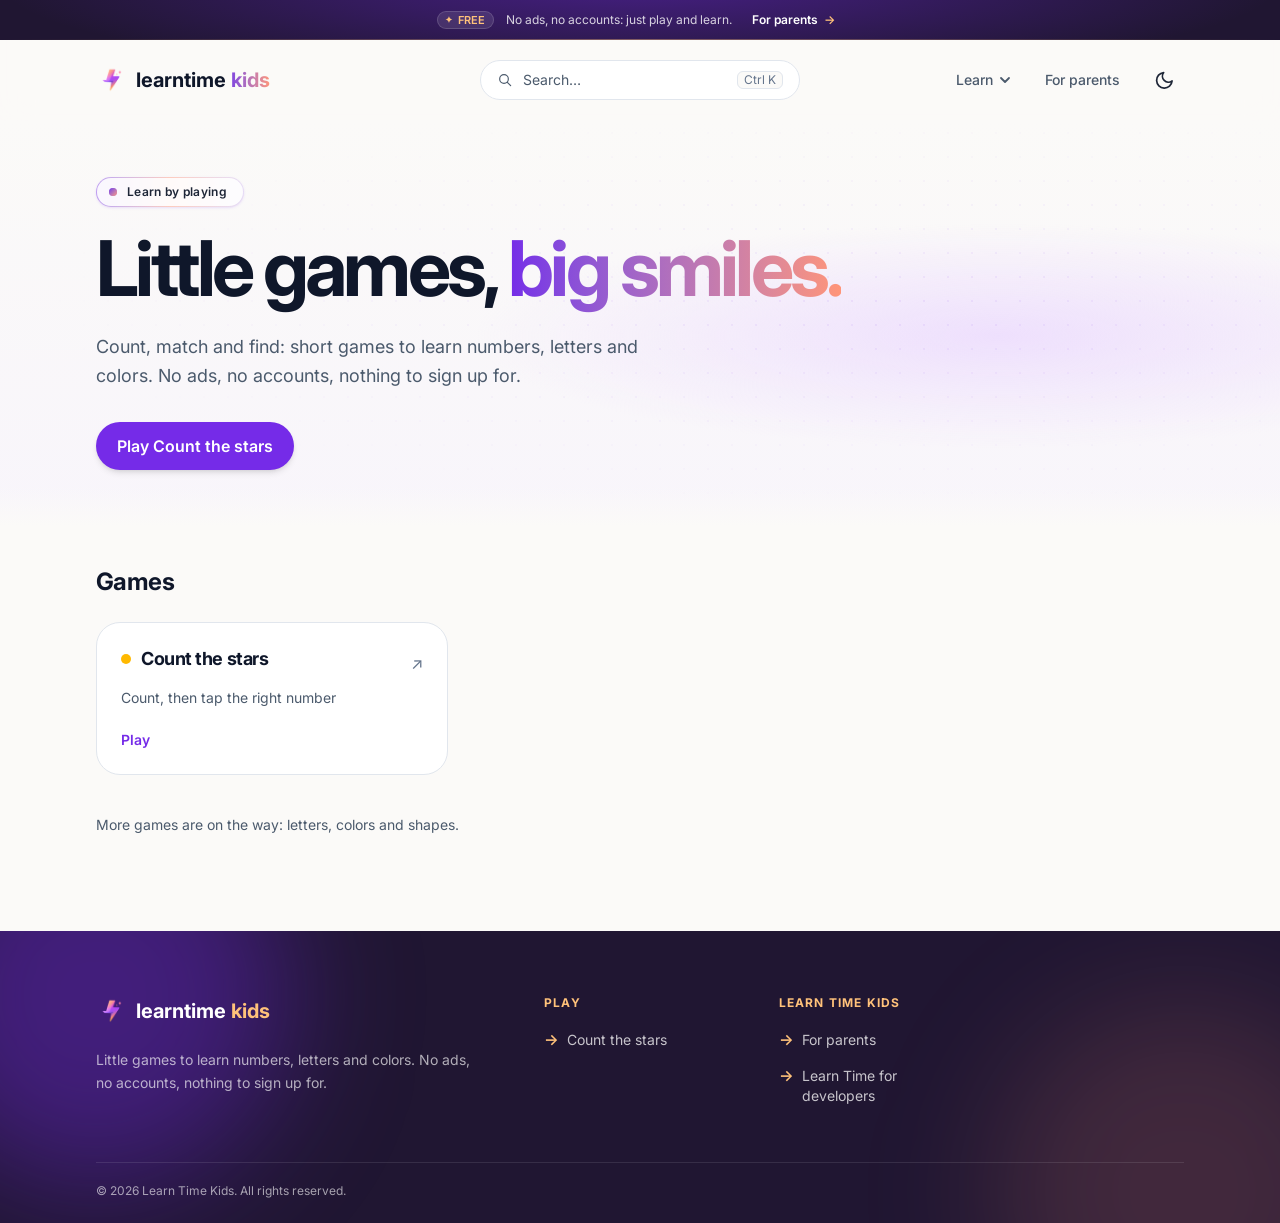
==== commit d0346987: "new website version" ====
--- a/index.html
+++ b/index.html
@@ -1,4 +1,4 @@
-<!doctype html><!-- Generated by build tool at 2026-11-19T12:48:19.801Z -->
+<!doctype html><!-- Generated by build tool at 2026-11-19T12:52:55.794Z -->
 <html lang="en">
   <head>
     <meta charset="UTF-8" />
@@ -97,10 +97,10 @@
         overflow: visible;
       }
     </style>
-    <script type="module" crossorigin src="/assets/home-B4lUMNms.js"></script>
-    <link rel="modulepreload" crossorigin href="/assets/LoaderHider-DpRSEZGA.js">
-    <link rel="modulepreload" crossorigin href="/assets/LinkButton-Csx6tzhR.js">
-    <link rel="stylesheet" crossorigin href="/assets/LoaderHider-BLx1IIzJ.css">
+    <script type="module" crossorigin src="/assets/home-Be9f_ibh.js"></script>
+    <link rel="modulepreload" crossorigin href="/assets/LoaderHider-CRN0bBSH.js">
+    <link rel="modulepreload" crossorigin href="/assets/LinkButton-kC7G6N5r.js">
+    <link rel="stylesheet" crossorigin href="/assets/LoaderHider-D5MdW0pa.css">
   </head>
   <body>
     <div id="loader" class="loader">
--- a/assets/LoaderHider-D5MdW0pa.css
+++ b/assets/LoaderHider-D5MdW0pa.css
@@ -0,0 +1 @@
+@import "https://fonts.googleapis.com/css2?family=Inter:ital,opsz,wght@0,14..32,100..900;1,14..32,100..900&family=Roboto+Mono:ital,wght@0,100..700;1,100..700&display=swap";@layer components;@layer properties{@supports (((-webkit-hyphens:none)) and (not (margin-trim:inline))) or ((-moz-orient:inline) and (not (color:rgb(from red r g b)))){*,:before,:after,::backdrop{--tw-translate-x:0;--tw-translate-y:0;--tw-translate-z:0;--tw-rotate-x:initial;--tw-rotate-y:initial;--tw-rotate-z:initial;--tw-skew-x:initial;--tw-skew-y:initial;--tw-pan-x:initial;--tw-pan-y:initial;--tw-pinch-zoom:initial;--tw-border-style:solid;--tw-gradient-position:initial;--tw-gradient-from:#0000;--tw-gradient-via:#0000;--tw-gradient-to:#0000;--tw-gradient-stops:initial;--tw-gradient-via-stops:initial;--tw-gradient-from-position:0%;--tw-gradient-via-position:50%;--tw-gradient-to-position:100%;--tw-leading:initial;--tw-font-weight:initial;--tw-tracking:initial;--tw-shadow:0 0 #0000;--tw-shadow-color:initial;--tw-shadow-alpha:100%;--tw-inset-shadow:0 0 #0000;--tw-inset-shadow-color:initial;--tw-inset-shadow-alpha:100%;--tw-ring-color:initial;--tw-ring-shadow:0 0 #0000;--tw-inset-ring-color:initial;--tw-inset-ring-shadow:0 0 #0000;--tw-ring-inset:initial;--tw-ring-offset-width:0px;--tw-ring-offset-color:#fff;--tw-ring-offset-shadow:0 0 #0000;--tw-outline-style:solid;--tw-blur:initial;--tw-brightness:initial;--tw-contrast:initial;--tw-grayscale:initial;--tw-hue-rotate:initial;--tw-invert:initial;--tw-opacity:initial;--tw-saturate:initial;--tw-sepia:initial;--tw-drop-shadow:initial;--tw-drop-shadow-color:initial;--tw-drop-shadow-alpha:100%;--tw-drop-shadow-size:initial;--tw-backdrop-blur:initial;--tw-backdrop-brightness:initial;--tw-backdrop-contrast:initial;--tw-backdrop-grayscale:initial;--tw-backdrop-hue-rotate:initial;--tw-backdrop-invert:initial;--tw-backdrop-opacity:initial;--tw-backdrop-saturate:initial;--tw-backdrop-sepia:initial;--tw-duration:initial;--tw-ease:initial;--tw-scale-x:1;--tw-scale-y:1;--tw-scale-z:1}}}@layer theme{:root,:host{--color-orange-300:oklch(83.7% .128 66.29);--color-orange-500:oklch(70.5% .213 47.604);--color-orange-600:oklch(64.6% .222 41.116);--color-orange-700:oklch(55.3% .195 38.402);--color-amber-100:oklch(96.2% .059 95.617);--color-amber-300:oklch(87.9% .169 91.605);--color-amber-400:oklch(82.8% .189 84.429);--color-amber-500:oklch(76.9% .188 70.08);--color-amber-700:oklch(55.5% .163 48.998);--color-emerald-500:oklch(69.6% .17 162.48);--color-emerald-700:oklch(50.8% .118 165.612);--color-teal-500:oklch(70.4% .14 182.503);--color-sky-100:oklch(95.1% .026 236.824);--color-sky-300:oklch(82.8% .111 230.318);--color-sky-400:oklch(74.6% .16 232.661);--color-sky-500:oklch(68.5% .169 237.323);--color-sky-700:oklch(50% .134 242.749);--color-violet-500:oklch(60.6% .25 292.717);--color-pink-500:oklch(65.6% .241 354.308);--color-slate-900:oklch(20.8% .042 265.755);--color-neutral-100:oklch(97% 0 0);--color-neutral-200:oklch(92.2% 0 0);--color-neutral-300:oklch(87% 0 0);--color-neutral-500:oklch(55.6% 0 0);--color-neutral-600:oklch(43.9% 0 0);--color-neutral-700:oklch(37.1% 0 0);--color-neutral-800:oklch(26.9% 0 0);--color-neutral-900:oklch(20.5% 0 0);--color-black:#000;--color-white:#fff;--spacing:.25rem;--container-sm:24rem;--container-md:28rem;--container-lg:32rem;--container-xl:36rem;--container-2xl:42rem;--container-3xl:48rem;--container-6xl:72rem;--text-xs:.75rem;--text-xs--line-height:calc(1 / .75);--text-sm:.875rem;--text-sm--line-height:calc(1.25 / .875);--text-base:1rem;--text-base--line-height:calc(1.5 / 1);--text-lg:1.125rem;--text-lg--line-height:calc(1.75 / 1.125);--text-xl:1.25rem;--text-xl--line-height:calc(1.75 / 1.25);--text-2xl:1.5rem;--text-2xl--line-height:calc(2 / 1.5);--text-4xl:2.25rem;--text-4xl--line-height:calc(2.5 / 2.25);--text-5xl:3rem;--text-5xl--line-height:1;--font-weight-normal:400;--font-weight-medium:500;--font-weight-semibold:600;--font-weight-bold:700;--tracking-tighter:-.05em;--tracking-tight:-.025em;--tracking-normal:0em;--tracking-wide:.025em;--tracking-widest:.1em;--leading-tight:1.25;--leading-snug:1.375;--leading-relaxed:1.625;--radius-md:.375rem;--radius-lg:.5rem;--radius-xl:.75rem;--radius-2xl:1rem;--radius-3xl:1.5rem;--ease-out:cubic-bezier(0, 0, .2, 1);--ease-in-out:cubic-bezier(.4, 0, .2, 1);--animate-ping:ping 1s cubic-bezier(0, 0, .2, 1) infinite;--blur-sm:8px;--blur-lg:16px;--blur-3xl:64px;--default-transition-duration:.15s;--default-transition-timing-function:cubic-bezier(.4, 0, .2, 1);--default-font-family:var(--typography-family);--default-mono-font-family:var(--font-family-mono);--color-brand:var(--semantic-color-brand);--color-border:var(--semantic-color-border);--animate-glow:glow 12s ease-in-out infinite;--animate-pop:pop .3s ease-out}}@layer base{*,:after,:before,::backdrop{box-sizing:border-box;border:0 solid;margin:0;padding:0}::file-selector-button{box-sizing:border-box;border:0 solid;margin:0;padding:0}html,:host{-webkit-text-size-adjust:100%;tab-size:4;line-height:1.5;font-family:var(--default-font-family,ui-sans-serif, system-ui, sans-serif, "Apple Color Emoji", "Segoe UI Emoji", "Segoe UI Symbol", "Noto Color Emoji");font-feature-settings:var(--default-font-feature-settings,normal);font-variation-settings:var(--default-font-variation-settings,normal);-webkit-tap-highlight-color:transparent}hr{height:0;color:inherit;border-top-width:1px}abbr:where([title]){-webkit-text-decoration:underline dotted;text-decoration:underline dotted}h1,h2,h3,h4,h5,h6{font-size:inherit;font-weight:inherit}a{color:inherit;-webkit-text-decoration:inherit;-webkit-text-decoration:inherit;-webkit-text-decoration:inherit;-webkit-text-decoration:inherit;text-decoration:inherit}b,strong{font-weight:bolder}code,kbd,samp,pre{font-family:var(--default-mono-font-family,ui-monospace, SFMono-Regular, Menlo, Monaco, Consolas, "Liberation Mono", "Courier New", monospace);font-feature-settings:var(--default-mono-font-feature-settings,normal);font-variation-settings:var(--default-mono-font-variation-settings,normal);font-size:1em}small{font-size:80%}sub,sup{vertical-align:baseline;font-size:75%;line-height:0;position:relative}sub{bottom:-.25em}sup{top:-.5em}table{text-indent:0;border-color:inherit;border-collapse:collapse}:-moz-focusring{outline:auto}progress{vertical-align:baseline}summary{display:list-item}ol,ul,menu{list-style:none}img,svg,video,canvas,audio,iframe,embed,object{vertical-align:middle;display:block}img,video{max-width:100%;height:auto}button,input,select,optgroup,textarea{font:inherit;font-feature-settings:inherit;font-variation-settings:inherit;letter-spacing:inherit;color:inherit;opacity:1;background-color:#0000;border-radius:0}::file-selector-button{font:inherit;font-feature-settings:inherit;font-variation-settings:inherit;letter-spacing:inherit;color:inherit;opacity:1;background-color:#0000;border-radius:0}:where(select:is([multiple],[size])) optgroup{font-weight:bolder}:where(select:is([multiple],[size])) optgroup option{padding-inline-start:20px}::file-selector-button{margin-inline-end:4px}::placeholder{opacity:1}@supports (not ((-webkit-appearance:-apple-pay-button))) or (contain-intrinsic-size:1px){::placeholder{color:currentColor}@supports (color:color-mix(in lab, red, red)){::placeholder{color:color-mix(in oklab, currentcolor 50%, transparent)}}}textarea{resize:vertical}::-webkit-search-decoration{-webkit-appearance:none}::-webkit-date-and-time-value{min-height:1lh;text-align:inherit}::-webkit-datetime-edit{display:inline-flex}::-webkit-datetime-edit-fields-wrapper{padding:0}::-webkit-datetime-edit{padding-block:0}::-webkit-datetime-edit-year-field{padding-block:0}::-webkit-datetime-edit-month-field{padding-block:0}::-webkit-datetime-edit-day-field{padding-block:0}::-webkit-datetime-edit-hour-field{padding-block:0}::-webkit-datetime-edit-minute-field{padding-block:0}::-webkit-datetime-edit-second-field{padding-block:0}::-webkit-datetime-edit-millisecond-field{padding-block:0}::-webkit-datetime-edit-meridiem-field{padding-block:0}::-webkit-calendar-picker-indicator{line-height:1}:-moz-ui-invalid{box-shadow:none}button,input:where([type=button],[type=reset],[type=submit]){appearance:button}::file-selector-button{appearance:button}::-webkit-inner-spin-button{height:auto}::-webkit-outer-spin-button{height:auto}[hidden]:where(:not([hidden=until-found])){display:none!important}}@layer utilities{.pointer-events-auto{pointer-events:auto}.pointer-events-none{pointer-events:none}.invisible{visibility:hidden}.visible{visibility:visible}.sr-only{clip-path:inset(50%);white-space:nowrap;border-width:0;width:1px;height:1px;margin:-1px;padding:0;position:absolute;overflow:hidden}.absolute{position:absolute}.fixed{position:fixed}.relative{position:relative}.static{position:static}.sticky{position:sticky}.inset-0{inset:0}.inset-x-0{inset-inline:0}.inset-y-0{inset-block:0}.-top-20{top:calc(var(--spacing) * -20)}.-top-24{top:calc(var(--spacing) * -24)}.-top-32{top:calc(var(--spacing) * -32)}.top-0{top:0}.top-1\/2{top:50%}.top-3{top:calc(var(--spacing) * 3)}.top-8{top:calc(var(--spacing) * 8)}.top-40{top:calc(var(--spacing) * 40)}.top-\[12vh\]{top:12vh}.top-full{top:100%}.-right-16{right:calc(var(--spacing) * -16)}.-right-24{right:calc(var(--spacing) * -24)}.right-0{right:0}.right-3{right:calc(var(--spacing) * 3)}.right-10{right:calc(var(--spacing) * 10)}.-bottom-40{bottom:calc(var(--spacing) * -40)}.bottom-0{bottom:0}.-left-24{left:calc(var(--spacing) * -24)}.-left-\[9999px\]{left:-9999px}.left-0{left:0}.left-1\/2{left:50%}.left-3{left:calc(var(--spacing) * 3)}.isolate{isolation:isolate}.-z-10{z-index:calc(10 * -1)}.z-40{z-index:40}.z-50{z-index:50}.container{width:100%}@media (width>=40rem){.container{max-width:40rem}}@media (width>=48rem){.container{max-width:48rem}}@media (width>=64rem){.container{max-width:64rem}}@media (width>=80rem){.container{max-width:80rem}}@media (width>=96rem){.container{max-width:96rem}}.-m-1{margin:calc(var(--spacing) * -1)}.m-0{margin:0}.m-auto{margin:auto}.mx-auto{margin-inline:auto}.mt-0\.5{margin-top:calc(var(--spacing) * .5)}.mt-1{margin-top:var(--spacing)}.mt-1\.5{margin-top:calc(var(--spacing) * 1.5)}.mt-2{margin-top:calc(var(--spacing) * 2)}.mt-3{margin-top:calc(var(--spacing) * 3)}.mt-4{margin-top:calc(var(--spacing) * 4)}.mt-5{margin-top:calc(var(--spacing) * 5)}.mt-6{margin-top:calc(var(--spacing) * 6)}.mt-8{margin-top:calc(var(--spacing) * 8)}.mt-10{margin-top:calc(var(--spacing) * 10)}.mt-14{margin-top:calc(var(--spacing) * 14)}.mt-16{margin-top:calc(var(--spacing) * 16)}.mt-auto{margin-top:auto}.mb-2{margin-bottom:calc(var(--spacing) * 2)}.mb-3{margin-bottom:calc(var(--spacing) * 3)}.mb-4{margin-bottom:calc(var(--spacing) * 4)}.mb-5{margin-bottom:calc(var(--spacing) * 5)}.mb-6{margin-bottom:calc(var(--spacing) * 6)}.mb-8{margin-bottom:calc(var(--spacing) * 8)}.mb-10{margin-bottom:calc(var(--spacing) * 10)}.ml-1{margin-left:var(--spacing)}.ml-2{margin-left:calc(var(--spacing) * 2)}.ml-auto{margin-left:auto}.line-clamp-1{-webkit-line-clamp:1;-webkit-box-orient:vertical;display:-webkit-box;overflow:hidden}.line-clamp-3{-webkit-line-clamp:3;-webkit-box-orient:vertical;display:-webkit-box;overflow:hidden}.block{display:block}.flex{display:flex}.grid{display:grid}.hidden{display:none}.inline{display:inline}.inline-flex{display:inline-flex}.table{display:table}.size-2{width:calc(var(--spacing) * 2);height:calc(var(--spacing) * 2)}.size-2\.5{width:calc(var(--spacing) * 2.5);height:calc(var(--spacing) * 2.5)}.size-4{width:calc(var(--spacing) * 4);height:calc(var(--spacing) * 4)}.size-6{width:calc(var(--spacing) * 6);height:calc(var(--spacing) * 6)}.size-8{width:calc(var(--spacing) * 8);height:calc(var(--spacing) * 8)}.size-9{width:calc(var(--spacing) * 9);height:calc(var(--spacing) * 9)}.size-10{width:calc(var(--spacing) * 10);height:calc(var(--spacing) * 10)}.size-12{width:calc(var(--spacing) * 12);height:calc(var(--spacing) * 12)}.size-56{width:calc(var(--spacing) * 56);height:calc(var(--spacing) * 56)}.size-72{width:calc(var(--spacing) * 72);height:calc(var(--spacing) * 72)}.size-96{width:calc(var(--spacing) * 96);height:calc(var(--spacing) * 96)}.size-\[1\.15em\]{width:1.15em;height:1.15em}.size-full{width:100%;height:100%}.size-px{width:1px;height:1px}.h-3{height:calc(var(--spacing) * 3)}.h-9{height:calc(var(--spacing) * 9)}.h-10{height:calc(var(--spacing) * 10)}.h-40{height:calc(var(--spacing) * 40)}.h-full{height:100%}.h-px{height:1px}.max-h-\[calc\(100vh-12rem\)\]{max-height:calc(100vh - 12rem)}.max-h-\[min\(36rem\,80vh\)\]{max-height:min(36rem,80vh)}.min-h-0{min-height:0}.min-h-8{min-height:calc(var(--spacing) * 8)}.min-h-9{min-height:calc(var(--spacing) * 9)}.min-h-10{min-height:calc(var(--spacing) * 10)}.min-h-11{min-height:calc(var(--spacing) * 11)}.min-h-12{min-height:calc(var(--spacing) * 12)}.min-h-16{min-height:calc(var(--spacing) * 16)}.min-h-20{min-height:calc(var(--spacing) * 20)}.min-h-40{min-height:calc(var(--spacing) * 40)}.min-h-48{min-height:calc(var(--spacing) * 48)}.min-h-screen{min-height:100vh}.w-0\.5{width:calc(var(--spacing) * .5)}.w-12{width:calc(var(--spacing) * 12)}.w-72{width:calc(var(--spacing) * 72)}.w-96{width:calc(var(--spacing) * 96)}.w-\[34rem\]{width:34rem}.w-\[min\(36rem\,calc\(100\%-2rem\)\)\]{width:min(36rem,100% - 2rem)}.w-full{width:100%}.max-w-2xl{max-width:var(--container-2xl)}.max-w-3xl{max-width:var(--container-3xl)}.max-w-6xl{max-width:var(--container-6xl)}.max-w-full{max-width:100%}.max-w-lg{max-width:var(--container-lg)}.max-w-md{max-width:var(--container-md)}.max-w-sm{max-width:var(--container-sm)}.max-w-xl{max-width:var(--container-xl)}.min-w-0{min-width:0}.min-w-11{min-width:calc(var(--spacing) * 11)}.min-w-80{min-width:calc(var(--spacing) * 80)}.flex-1{flex:1}.flex-none{flex:none}.shrink{flex-shrink:1}.grow{flex-grow:1}.basis-full{flex-basis:100%}.-translate-1\/2{--tw-translate-x:calc(calc(1 / 2 * 100%) * -1);--tw-translate-y:calc(calc(1 / 2 * 100%) * -1);translate:var(--tw-translate-x) var(--tw-translate-y)}.-translate-x-1\/2{--tw-translate-x:calc(calc(1 / 2 * 100%) * -1);translate:var(--tw-translate-x) var(--tw-translate-y)}.-translate-y-1\/2{--tw-translate-y:calc(calc(1 / 2 * 100%) * -1);translate:var(--tw-translate-x) var(--tw-translate-y)}.-translate-y-px{--tw-translate-y:-1px;translate:var(--tw-translate-x) var(--tw-translate-y)}.rotate-180{rotate:180deg}.transform{transform:var(--tw-rotate-x,) var(--tw-rotate-y,) var(--tw-rotate-z,) var(--tw-skew-x,) var(--tw-skew-y,)}.cursor-crosshair{cursor:crosshair}.cursor-ew-resize{cursor:ew-resize}.cursor-pointer{cursor:pointer}.touch-pan-y{--tw-pan-y:pan-y;touch-action:var(--tw-pan-x,) var(--tw-pan-y,) var(--tw-pinch-zoom,)}.touch-none{touch-action:none}.resize{resize:both}.list-none{list-style-type:none}.appearance-none{appearance:none}.grid-cols-2{grid-template-columns:repeat(2,minmax(0,1fr))}.grid-cols-3{grid-template-columns:repeat(3,minmax(0,1fr))}.grid-cols-\[0fr\]{grid-template-columns:0fr}.grid-cols-\[1fr\]{grid-template-columns:1fr}.grid-cols-\[minmax\(0\,24rem\)_auto\]{grid-template-columns:minmax(0,24rem) auto}.grid-rows-\[0fr\]{grid-template-rows:0fr}.grid-rows-\[1fr\]{grid-template-rows:1fr}.flex-col{flex-direction:column}.flex-wrap{flex-wrap:wrap}.place-items-center{place-items:center}.content-center{align-content:center}.content-start{align-content:flex-start}.items-baseline{align-items:baseline}.items-center{align-items:center}.items-end{align-items:flex-end}.items-start{align-items:flex-start}.justify-between{justify-content:space-between}.justify-center{justify-content:center}.justify-end{justify-content:flex-end}.gap-0\.5{gap:calc(var(--spacing) * .5)}.gap-1{gap:var(--spacing)}.gap-1\.5{gap:calc(var(--spacing) * 1.5)}.gap-2{gap:calc(var(--spacing) * 2)}.gap-2\.5{gap:calc(var(--spacing) * 2.5)}.gap-3{gap:calc(var(--spacing) * 3)}.gap-4{gap:calc(var(--spacing) * 4)}.gap-10{gap:calc(var(--spacing) * 10)}.gap-16{gap:calc(var(--spacing) * 16)}.gap-x-2{column-gap:calc(var(--spacing) * 2)}.gap-x-4{column-gap:calc(var(--spacing) * 4)}.gap-x-6{column-gap:calc(var(--spacing) * 6)}.gap-x-12{column-gap:calc(var(--spacing) * 12)}.gap-x-16{column-gap:calc(var(--spacing) * 16)}.gap-y-1{row-gap:var(--spacing)}.gap-y-3{row-gap:calc(var(--spacing) * 3)}.gap-y-8{row-gap:calc(var(--spacing) * 8)}.self-start{align-self:flex-start}.overflow-clip{overflow:clip}.overflow-hidden{overflow:hidden}.overflow-x-auto{overflow-x:auto}.overflow-x-clip{overflow-x:clip}.overflow-y-auto{overflow-y:auto}.rounded{border-radius:.25rem}.rounded-2xl{border-radius:var(--radius-2xl)}.rounded-3xl{border-radius:var(--radius-3xl)}.rounded-\[2rem\]{border-radius:2rem}.rounded-full{border-radius:3.40282e38px}.rounded-lg{border-radius:var(--radius-lg)}.rounded-md{border-radius:var(--radius-md)}.rounded-xl{border-radius:var(--radius-xl)}.border{border-style:var(--tw-border-style);border-width:1px}.border-0{border-style:var(--tw-border-style);border-width:0}.border-2{border-style:var(--tw-border-style);border-width:2px}.border-t{border-top-style:var(--tw-border-style);border-top-width:1px}.border-b{border-bottom-style:var(--tw-border-style);border-bottom-width:1px}.border-dashed{--tw-border-style:dashed;border-style:dashed}.border-accent-coral\/40{border-color:var(--semantic-color-accent-coral)}@supports (color:color-mix(in lab, red, red)){.border-accent-coral\/40{border-color:color-mix(in oklab, var(--semantic-color-accent-coral) 40%, transparent)}}.border-accent-coral\/60{border-color:var(--semantic-color-accent-coral)}@supports (color:color-mix(in lab, red, red)){.border-accent-coral\/60{border-color:color-mix(in oklab, var(--semantic-color-accent-coral) 60%, transparent)}}.border-accent-coral\/70{border-color:var(--semantic-color-accent-coral)}@supports (color:color-mix(in lab, red, red)){.border-accent-coral\/70{border-color:color-mix(in oklab, var(--semantic-color-accent-coral) 70%, transparent)}}.border-accent-teal\/30{border-color:var(--semantic-color-accent-teal)}@supports (color:color-mix(in lab, red, red)){.border-accent-teal\/30{border-color:color-mix(in oklab, var(--semantic-color-accent-teal) 30%, transparent)}}.border-black\/5{border-color:#0000000d}@supports (color:color-mix(in lab, red, red)){.border-black\/5{border-color:color-mix(in oklab, var(--color-black) 5%, transparent)}}.border-border{border-color:var(--semantic-color-border)}.border-border-subtle{border-color:var(--semantic-color-border-subtle)}.border-brand{border-color:var(--semantic-color-brand)}.border-emerald-700{border-color:var(--color-emerald-700)}.border-ink\/10{border-color:var(--semantic-color-ink)}@supports (color:color-mix(in lab, red, red)){.border-ink\/10{border-color:color-mix(in oklab, var(--semantic-color-ink) 10%, transparent)}}.border-surface{border-color:var(--semantic-color-surface)}.border-transparent{border-color:#0000}.border-white{border-color:var(--color-white)}.border-white\/10{border-color:#ffffff1a}@supports (color:color-mix(in lab, red, red)){.border-white\/10{border-color:color-mix(in oklab, var(--color-white) 10%, transparent)}}.border-white\/15{border-color:#ffffff26}@supports (color:color-mix(in lab, red, red)){.border-white\/15{border-color:color-mix(in oklab, var(--color-white) 15%, transparent)}}.bg-\[\#16121f\]{background-color:#16121f}.bg-accent-coral,.bg-accent-coral\/10{background-color:var(--semantic-color-accent-coral)}@supports (color:color-mix(in lab, red, red)){.bg-accent-coral\/10{background-color:color-mix(in oklab, var(--semantic-color-accent-coral) 10%, transparent)}}.bg-accent-coral\/15{background-color:var(--semantic-color-accent-coral)}@supports (color:color-mix(in lab, red, red)){.bg-accent-coral\/15{background-color:color-mix(in oklab, var(--semantic-color-accent-coral) 15%, transparent)}}.bg-accent-mint{background-color:var(--semantic-color-accent-mint)}.bg-accent-teal{background-color:var(--semantic-color-accent-teal)}.bg-amber-100{background-color:var(--color-amber-100)}.bg-amber-400{background-color:var(--color-amber-400)}.bg-amber-500{background-color:var(--color-amber-500)}.bg-banner{background-color:var(--semantic-color-brand-banner)}.bg-black\/60{background-color:#0009}@supports (color:color-mix(in lab, red, red)){.bg-black\/60{background-color:color-mix(in oklab, var(--color-black) 60%, transparent)}}.bg-brand{background-color:var(--semantic-color-brand)}.bg-brand-soft,.bg-brand-soft\/70{background-color:var(--semantic-color-brand-soft)}@supports (color:color-mix(in lab, red, red)){.bg-brand-soft\/70{background-color:color-mix(in oklab, var(--semantic-color-brand-soft) 70%, transparent)}}.bg-brand\/10{background-color:var(--semantic-color-brand)}@supports (color:color-mix(in lab, red, red)){.bg-brand\/10{background-color:color-mix(in oklab, var(--semantic-color-brand) 10%, transparent)}}.bg-brand\/40{background-color:var(--semantic-color-brand)}@supports (color:color-mix(in lab, red, red)){.bg-brand\/40{background-color:color-mix(in oklab, var(--semantic-color-brand) 40%, transparent)}}.bg-brand\/50{background-color:var(--semantic-color-brand)}@supports (color:color-mix(in lab, red, red)){.bg-brand\/50{background-color:color-mix(in oklab, var(--semantic-color-brand) 50%, transparent)}}.bg-brand\/85{background-color:var(--semantic-color-brand)}@supports (color:color-mix(in lab, red, red)){.bg-brand\/85{background-color:color-mix(in oklab, var(--semantic-color-brand) 85%, transparent)}}.bg-emerald-500{background-color:var(--color-emerald-500)}.bg-emerald-700{background-color:var(--color-emerald-700)}.bg-paper,.bg-paper\/70{background-color:var(--semantic-color-paper)}@supports (color:color-mix(in lab, red, red)){.bg-paper\/70{background-color:color-mix(in oklab, var(--semantic-color-paper) 70%, transparent)}}.bg-pink-500{background-color:var(--color-pink-500)}.bg-sky-100{background-color:var(--color-sky-100)}.bg-sky-500{background-color:var(--color-sky-500)}.bg-surface{background-color:var(--semantic-color-surface)}.bg-surface-tint{background-color:var(--semantic-color-surface-tint)}.bg-surface\/90{background-color:var(--semantic-color-surface)}@supports (color:color-mix(in lab, red, red)){.bg-surface\/90{background-color:color-mix(in oklab, var(--semantic-color-surface) 90%, transparent)}}.bg-teal-500{background-color:var(--color-teal-500)}.bg-transparent{background-color:#0000}.bg-violet-500{background-color:var(--color-violet-500)}.bg-white{background-color:var(--color-white)}.bg-white\/10{background-color:#ffffff1a}@supports (color:color-mix(in lab, red, red)){.bg-white\/10{background-color:color-mix(in oklab, var(--color-white) 10%, transparent)}}.bg-linear-to-b{--tw-gradient-position:to bottom}@supports (background-image:linear-gradient(in lab, red, red)){.bg-linear-to-b{--tw-gradient-position:to bottom in oklab}}.bg-linear-to-b{background-image:linear-gradient(var(--tw-gradient-stops))}.bg-linear-to-br{--tw-gradient-position:to bottom right}@supports (background-image:linear-gradient(in lab, red, red)){.bg-linear-to-br{--tw-gradient-position:to bottom right in oklab}}.bg-linear-to-br{background-image:linear-gradient(var(--tw-gradient-stops))}.bg-linear-to-r{--tw-gradient-position:to right}@supports (background-image:linear-gradient(in lab, red, red)){.bg-linear-to-r{--tw-gradient-position:to right in oklab}}.bg-linear-to-r{background-image:linear-gradient(var(--tw-gradient-stops))}.bg-\[linear-gradient\(to_right\,\#f00\,\#ff0\,\#0f0\,\#0ff\,\#00f\,\#f0f\,\#f00\)\]{background-image:linear-gradient(90deg,red,#ff0,#0f0,#0ff,#00f,#f0f,red)}.bg-\[radial-gradient\(40rem_6rem_at_50\%_-1rem\,var\(--color-brand\)\,transparent\)\]{background-image:radial-gradient(40rem 6rem at 50% -1rem,var(--color-brand),transparent)}.bg-\[radial-gradient\(var\(--color-brand\)_1px\,transparent_1px\)\]{background-image:radial-gradient(var(--color-brand) 1px,transparent 1px)}.bg-\[repeating-conic-gradient\(\#d4d4d8_0_25\%\,\#ffffff_0_50\%\)\]{background-image:repeating-conic-gradient(#d4d4d8 0 25%,#fff 0 50%)}.bg-home-hero{background-image:var(--component-home-hero-background)}.from-brand{--tw-gradient-from:var(--semantic-color-brand);--tw-gradient-stops:var(--tw-gradient-via-stops,var(--tw-gradient-position), var(--tw-gradient-from) var(--tw-gradient-from-position), var(--tw-gradient-to) var(--tw-gradient-to-position))}.from-brand\/45{--tw-gradient-from:var(--semantic-color-brand)}@supports (color:color-mix(in lab, red, red)){.from-brand\/45{--tw-gradient-from:color-mix(in oklab, var(--semantic-color-brand) 45%, transparent)}}.from-brand\/45{--tw-gradient-stops:var(--tw-gradient-via-stops,var(--tw-gradient-position), var(--tw-gradient-from) var(--tw-gradient-from-position), var(--tw-gradient-to) var(--tw-gradient-to-position))}.from-transparent{--tw-gradient-from:transparent;--tw-gradient-stops:var(--tw-gradient-via-stops,var(--tw-gradient-position), var(--tw-gradient-from) var(--tw-gradient-from-position), var(--tw-gradient-to) var(--tw-gradient-to-position))}.via-accent-coral\/45{--tw-gradient-via:var(--semantic-color-accent-coral)}@supports (color:color-mix(in lab, red, red)){.via-accent-coral\/45{--tw-gradient-via:color-mix(in oklab, var(--semantic-color-accent-coral) 45%, transparent)}}.via-accent-coral\/45{--tw-gradient-via-stops:var(--tw-gradient-position), var(--tw-gradient-from) var(--tw-gradient-from-position), var(--tw-gradient-via) var(--tw-gradient-via-position), var(--tw-gradient-to) var(--tw-gradient-to-position);--tw-gradient-stops:var(--tw-gradient-via-stops)}.via-banner-accent\/40{--tw-gradient-via:var(--semantic-color-banner-accent)}@supports (color:color-mix(in lab, red, red)){.via-banner-accent\/40{--tw-gradient-via:color-mix(in oklab, var(--semantic-color-banner-accent) 40%, transparent)}}.via-banner-accent\/40{--tw-gradient-via-stops:var(--tw-gradient-position), var(--tw-gradient-from) var(--tw-gradient-from-position), var(--tw-gradient-via) var(--tw-gradient-via-position), var(--tw-gradient-to) var(--tw-gradient-to-position);--tw-gradient-stops:var(--tw-gradient-via-stops)}.to-accent-coral{--tw-gradient-to:var(--semantic-color-accent-coral);--tw-gradient-stops:var(--tw-gradient-via-stops,var(--tw-gradient-position), var(--tw-gradient-from) var(--tw-gradient-from-position), var(--tw-gradient-to) var(--tw-gradient-to-position))}.to-brand\/15{--tw-gradient-to:var(--semantic-color-brand)}@supports (color:color-mix(in lab, red, red)){.to-brand\/15{--tw-gradient-to:color-mix(in oklab, var(--semantic-color-brand) 15%, transparent)}}.to-brand\/15{--tw-gradient-stops:var(--tw-gradient-via-stops,var(--tw-gradient-position), var(--tw-gradient-from) var(--tw-gradient-from-position), var(--tw-gradient-to) var(--tw-gradient-to-position))}.to-paper{--tw-gradient-to:var(--semantic-color-paper);--tw-gradient-stops:var(--tw-gradient-via-stops,var(--tw-gradient-position), var(--tw-gradient-from) var(--tw-gradient-from-position), var(--tw-gradient-to) var(--tw-gradient-to-position))}.to-transparent{--tw-gradient-to:transparent;--tw-gradient-stops:var(--tw-gradient-via-stops,var(--tw-gradient-position), var(--tw-gradient-from) var(--tw-gradient-from-position), var(--tw-gradient-to) var(--tw-gradient-to-position))}.mask-\[radial-gradient\(ellipse_at_70\%_45\%\,black\,transparent_70\%\)\]{-webkit-mask-image:radial-gradient(at 70% 45%,#000,#0000 70%);mask-image:radial-gradient(at 70% 45%,#000,#0000 70%)}.bg-size-\[8px_8px\]{background-size:8px 8px}.bg-size-\[24px_24px\]{background-size:24px 24px}.bg-size-\[auto\,8px_8px\]{background-size:auto,8px 8px}.bg-clip-text{-webkit-background-clip:text;background-clip:text}.stroke-current{stroke:currentColor}.object-contain{object-fit:contain}.p-0{padding:0}.p-1{padding:var(--spacing)}.p-2{padding:calc(var(--spacing) * 2)}.p-3{padding:calc(var(--spacing) * 3)}.p-4{padding:calc(var(--spacing) * 4)}.p-6{padding:calc(var(--spacing) * 6)}.p-8{padding:calc(var(--spacing) * 8)}.p-px{padding:1px}.px-1\.5{padding-inline:calc(var(--spacing) * 1.5)}.px-2{padding-inline:calc(var(--spacing) * 2)}.px-2\.5{padding-inline:calc(var(--spacing) * 2.5)}.px-3{padding-inline:calc(var(--spacing) * 3)}.px-3\.5{padding-inline:calc(var(--spacing) * 3.5)}.px-4{padding-inline:calc(var(--spacing) * 4)}.px-5{padding-inline:calc(var(--spacing) * 5)}.px-6{padding-inline:calc(var(--spacing) * 6)}.px-8{padding-inline:calc(var(--spacing) * 8)}.px-12{padding-inline:calc(var(--spacing) * 12)}.py-0\.5{padding-block:calc(var(--spacing) * .5)}.py-1{padding-block:var(--spacing)}.py-1\.5{padding-block:calc(var(--spacing) * 1.5)}.py-2\.5{padding-block:calc(var(--spacing) * 2.5)}.py-3{padding-block:calc(var(--spacing) * 3)}.py-3\.5{padding-block:calc(var(--spacing) * 3.5)}.py-4{padding-block:calc(var(--spacing) * 4)}.py-5{padding-block:calc(var(--spacing) * 5)}.py-10{padding-block:calc(var(--spacing) * 10)}.py-14{padding-block:calc(var(--spacing) * 14)}.pt-2{padding-top:calc(var(--spacing) * 2)}.pt-3{padding-top:calc(var(--spacing) * 3)}.pt-5{padding-top:calc(var(--spacing) * 5)}.pt-8{padding-top:calc(var(--spacing) * 8)}.pt-10{padding-top:calc(var(--spacing) * 10)}.pt-14{padding-top:calc(var(--spacing) * 14)}.pt-16{padding-top:calc(var(--spacing) * 16)}.pr-4{padding-right:calc(var(--spacing) * 4)}.pb-2{padding-bottom:calc(var(--spacing) * 2)}.pb-4{padding-bottom:calc(var(--spacing) * 4)}.pb-6{padding-bottom:calc(var(--spacing) * 6)}.pb-24{padding-bottom:calc(var(--spacing) * 24)}.pl-3{padding-left:calc(var(--spacing) * 3)}.text-center{text-align:center}.font-mono{font-family:var(--font-family-mono)}.font-sans{font-family:var(--typography-family)}.text-2xl{font-size:var(--text-2xl);line-height:var(--tw-leading,var(--text-2xl--line-height))}.text-4xl{font-size:var(--text-4xl);line-height:var(--tw-leading,var(--text-4xl--line-height))}.text-5xl{font-size:var(--text-5xl);line-height:var(--tw-leading,var(--text-5xl--line-height))}.text-base{font-size:var(--text-base);line-height:var(--tw-leading,var(--text-base--line-height))}.text-lg{font-size:var(--text-lg);line-height:var(--tw-leading,var(--text-lg--line-height))}.text-sm{font-size:var(--text-sm);line-height:var(--tw-leading,var(--text-sm--line-height))}.text-xl{font-size:var(--text-xl);line-height:var(--tw-leading,var(--text-xl--line-height))}.text-xs{font-size:var(--text-xs);line-height:var(--tw-leading,var(--text-xs--line-height))}.text-\[0\.85em\]{font-size:.85em}.text-\[0\.6875rem\]{font-size:.6875rem}.text-\[1\.1em\]{font-size:1.1em}.text-\[10px\]{font-size:10px}.text-home-display-tablet{font-size:var(--component-home-hero-display-size-compact)}.text-home-section{font-size:var(--component-home-section-heading-size)}.leading-none{--tw-leading:1;line-height:1}.leading-relaxed{--tw-leading:var(--leading-relaxed);line-height:var(--leading-relaxed)}.leading-snug{--tw-leading:var(--leading-snug);line-height:var(--leading-snug)}.leading-tight{--tw-leading:var(--leading-tight);line-height:var(--leading-tight)}.font-bold{--tw-font-weight:var(--font-weight-bold);font-weight:var(--font-weight-bold)}.font-medium{--tw-font-weight:var(--font-weight-medium);font-weight:var(--font-weight-medium)}.font-normal{--tw-font-weight:var(--font-weight-normal);font-weight:var(--font-weight-normal)}.font-semibold{--tw-font-weight:var(--font-weight-semibold);font-weight:var(--font-weight-semibold)}.tracking-\[0\.14em\]{--tw-tracking:.14em;letter-spacing:.14em}.tracking-tight{--tw-tracking:var(--tracking-tight);letter-spacing:var(--tracking-tight)}.tracking-tighter{--tw-tracking:var(--tracking-tighter);letter-spacing:var(--tracking-tighter)}.tracking-wide{--tw-tracking:var(--tracking-wide);letter-spacing:var(--tracking-wide)}.tracking-widest{--tw-tracking:var(--tracking-widest);letter-spacing:var(--tracking-widest)}.text-balance{text-wrap:balance}.text-pretty{text-wrap:pretty}.whitespace-nowrap{white-space:nowrap}.text-accent-coral{color:var(--semantic-color-accent-coral)}.text-accent-teal{color:var(--semantic-color-accent-teal)}.text-amber-300{color:var(--color-amber-300)}.text-amber-700{color:var(--color-amber-700)}.text-banner-accent{color:var(--semantic-color-banner-accent)}.text-banner-text{color:#fff}.text-banner-text\/80{color:oklab(100% 0 5.96046e-8/.8)}.text-brand{color:var(--semantic-color-brand)}.text-brand-hover{color:var(--semantic-color-brand-hover)}.text-ink{color:var(--semantic-color-ink)}.text-ink-soft{color:var(--semantic-color-ink-soft)}.text-on-brand{color:var(--theme-on-brand,#fff)}.text-sky-700{color:var(--color-sky-700)}.text-slate-900{color:var(--color-slate-900)}.text-text-muted{color:var(--semantic-color-text-muted)}.text-text-subtle{color:var(--semantic-color-text-subtle)}.text-transparent{color:#0000}.text-white{color:var(--color-white)}.text-white\/60{color:#fff9}@supports (color:color-mix(in lab, red, red)){.text-white\/60{color:color-mix(in oklab, var(--color-white) 60%, transparent)}}.text-white\/65{color:#ffffffa6}@supports (color:color-mix(in lab, red, red)){.text-white\/65{color:color-mix(in oklab, var(--color-white) 65%, transparent)}}.text-white\/70{color:#ffffffb3}@supports (color:color-mix(in lab, red, red)){.text-white\/70{color:color-mix(in oklab, var(--color-white) 70%, transparent)}}.text-white\/75{color:#ffffffbf}@supports (color:color-mix(in lab, red, red)){.text-white\/75{color:color-mix(in oklab, var(--color-white) 75%, transparent)}}.uppercase{text-transform:uppercase}.no-underline{text-decoration-line:none}.underline{text-decoration-line:underline}.decoration-brand\/30{-webkit-text-decoration-color:var(--semantic-color-brand);-webkit-text-decoration-color:var(--semantic-color-brand);-webkit-text-decoration-color:var(--semantic-color-brand);text-decoration-color:var(--semantic-color-brand)}@supports (color:color-mix(in lab, red, red)){.decoration-brand\/30{-webkit-text-decoration-color:color-mix(in oklab, var(--semantic-color-brand) 30%, transparent);-webkit-text-decoration-color:color-mix(in oklab, var(--semantic-color-brand) 30%, transparent);-webkit-text-decoration-color:color-mix(in oklab, var(--semantic-color-brand) 30%, transparent);text-decoration-color:color-mix(in oklab, var(--semantic-color-brand) 30%, transparent)}}.underline-offset-2{text-underline-offset:2px}.underline-offset-4{text-underline-offset:4px}.antialiased{-webkit-font-smoothing:antialiased;-moz-osx-font-smoothing:grayscale}.opacity-0{opacity:0}.opacity-45{opacity:.45}.opacity-50{opacity:.5}.opacity-60{opacity:.6}.opacity-100{opacity:1}.opacity-\[0\.07\]{opacity:.07}.shadow-2xl{--tw-shadow:0 25px 50px -12px var(--tw-shadow-color,#00000040);box-shadow:var(--tw-inset-shadow), var(--tw-inset-ring-shadow), var(--tw-ring-offset-shadow), var(--tw-ring-shadow), var(--tw-shadow)}.shadow-\[0_0_0_1px_rgb\(0_0_0\/0\.3\)\,0_1px_3px_rgb\(0_0_0\/0\.4\)\]{--tw-shadow:0 0 0 1px var(--tw-shadow-color,#0000004d), 0 1px 3px var(--tw-shadow-color,#0006);box-shadow:var(--tw-inset-shadow), var(--tw-inset-ring-shadow), var(--tw-ring-offset-shadow), var(--tw-ring-shadow), var(--tw-shadow)}.shadow-\[0_0_0_1px_rgba\(0\,0\,0\,0\.15\)\,0_0_8px_rgba\(0\,0\,0\,0\.3\)\]{--tw-shadow:0 0 0 1px var(--tw-shadow-color,#00000026), 0 0 8px var(--tw-shadow-color,#0000004d);box-shadow:var(--tw-inset-shadow), var(--tw-inset-ring-shadow), var(--tw-ring-offset-shadow), var(--tw-ring-shadow), var(--tw-shadow)}.shadow-\[0_0_0_1px_var\(--color-border\)\]{--tw-shadow:0 0 0 1px var(--tw-shadow-color,var(--color-border));box-shadow:var(--tw-inset-shadow), var(--tw-inset-ring-shadow), var(--tw-ring-offset-shadow), var(--tw-ring-shadow), var(--tw-shadow)}.shadow-lg{--tw-shadow:0 10px 15px -3px var(--tw-shadow-color,#0000001a), 0 4px 6px -4px var(--tw-shadow-color,#0000001a);box-shadow:var(--tw-inset-shadow), var(--tw-inset-ring-shadow), var(--tw-ring-offset-shadow), var(--tw-ring-shadow), var(--tw-shadow)}.shadow-md{--tw-shadow:0 4px 6px -1px var(--tw-shadow-color,#0000001a), 0 2px 4px -2px var(--tw-shadow-color,#0000001a);box-shadow:var(--tw-inset-shadow), var(--tw-inset-ring-shadow), var(--tw-ring-offset-shadow), var(--tw-ring-shadow), var(--tw-shadow)}.shadow-sm{--tw-shadow:0 1px 3px 0 var(--tw-shadow-color,#0000001a), 0 1px 2px -1px var(--tw-shadow-color,#0000001a);box-shadow:var(--tw-inset-shadow), var(--tw-inset-ring-shadow), var(--tw-ring-offset-shadow), var(--tw-ring-shadow), var(--tw-shadow)}.shadow-xl{--tw-shadow:0 20px 25px -5px var(--tw-shadow-color,#0000001a), 0 8px 10px -6px var(--tw-shadow-color,#0000001a);box-shadow:var(--tw-inset-shadow), var(--tw-inset-ring-shadow), var(--tw-ring-offset-shadow), var(--tw-ring-shadow), var(--tw-shadow)}.ring,.ring-1{--tw-ring-shadow:var(--tw-ring-inset,) 0 0 0 calc(1px + var(--tw-ring-offset-width)) var(--tw-ring-color,currentcolor);box-shadow:var(--tw-inset-shadow), var(--tw-inset-ring-shadow), var(--tw-ring-offset-shadow), var(--tw-ring-shadow), var(--tw-shadow)}.ring-2{--tw-ring-shadow:var(--tw-ring-inset,) 0 0 0 calc(2px + var(--tw-ring-offset-width)) var(--tw-ring-color,currentcolor);box-shadow:var(--tw-inset-shadow), var(--tw-inset-ring-shadow), var(--tw-ring-offset-shadow), var(--tw-ring-shadow), var(--tw-shadow)}.shadow-brand\/5{--tw-shadow-color:var(--semantic-color-brand)}@supports (color:color-mix(in lab, red, red)){.shadow-brand\/5{--tw-shadow-color:color-mix(in oklab, color-mix(in oklab, var(--semantic-color-brand) 5%, transparent) var(--tw-shadow-alpha), transparent)}}.shadow-brand\/10{--tw-shadow-color:var(--semantic-color-brand)}@supports (color:color-mix(in lab, red, red)){.shadow-brand\/10{--tw-shadow-color:color-mix(in oklab, color-mix(in oklab, var(--semantic-color-brand) 10%, transparent) var(--tw-shadow-alpha), transparent)}}.shadow-ink\/5{--tw-shadow-color:var(--semantic-color-ink)}@supports (color:color-mix(in lab, red, red)){.shadow-ink\/5{--tw-shadow-color:color-mix(in oklab, color-mix(in oklab, var(--semantic-color-ink) 5%, transparent) var(--tw-shadow-alpha), transparent)}}.shadow-ink\/10{--tw-shadow-color:var(--semantic-color-ink)}@supports (color:color-mix(in lab, red, red)){.shadow-ink\/10{--tw-shadow-color:color-mix(in oklab, color-mix(in oklab, var(--semantic-color-ink) 10%, transparent) var(--tw-shadow-alpha), transparent)}}.shadow-ink\/15{--tw-shadow-color:var(--semantic-color-ink)}@supports (color:color-mix(in lab, red, red)){.shadow-ink\/15{--tw-shadow-color:color-mix(in oklab, color-mix(in oklab, var(--semantic-color-ink) 15%, transparent) var(--tw-shadow-alpha), transparent)}}.shadow-ink\/20{--tw-shadow-color:var(--semantic-color-ink)}@supports (color:color-mix(in lab, red, red)){.shadow-ink\/20{--tw-shadow-color:color-mix(in oklab, color-mix(in oklab, var(--semantic-color-ink) 20%, transparent) var(--tw-shadow-alpha), transparent)}}.ring-black\/10{--tw-ring-color:#0000001a}@supports (color:color-mix(in lab, red, red)){.ring-black\/10{--tw-ring-color:color-mix(in oklab, var(--color-black) 10%, transparent)}}.ring-brand{--tw-ring-color:var(--semantic-color-brand)}.ring-white\/15{--tw-ring-color:#ffffff26}@supports (color:color-mix(in lab, red, red)){.ring-white\/15{--tw-ring-color:color-mix(in oklab, var(--color-white) 15%, transparent)}}.ring-offset-1{--tw-ring-offset-width:1px;--tw-ring-offset-shadow:var(--tw-ring-inset,) 0 0 0 var(--tw-ring-offset-width) var(--tw-ring-offset-color)}.ring-offset-2{--tw-ring-offset-width:2px;--tw-ring-offset-shadow:var(--tw-ring-inset,) 0 0 0 var(--tw-ring-offset-width) var(--tw-ring-offset-color)}.ring-offset-surface{--tw-ring-offset-color:var(--semantic-color-surface)}.outline{outline-style:var(--tw-outline-style);outline-width:1px}.blur-3xl{--tw-blur:blur(var(--blur-3xl));filter:var(--tw-blur,) var(--tw-brightness,) var(--tw-contrast,) var(--tw-grayscale,) var(--tw-hue-rotate,) var(--tw-invert,) var(--tw-saturate,) var(--tw-sepia,) var(--tw-drop-shadow,)}.filter{filter:var(--tw-blur,) var(--tw-brightness,) var(--tw-contrast,) var(--tw-grayscale,) var(--tw-hue-rotate,) var(--tw-invert,) var(--tw-saturate,) var(--tw-sepia,) var(--tw-drop-shadow,)}.backdrop-blur{--tw-backdrop-blur:blur(8px);-webkit-backdrop-filter:var(--tw-backdrop-blur,) var(--tw-backdrop-brightness,) var(--tw-backdrop-contrast,) var(--tw-backdrop-grayscale,) var(--tw-backdrop-hue-rotate,) var(--tw-backdrop-invert,) var(--tw-backdrop-opacity,) var(--tw-backdrop-saturate,) var(--tw-backdrop-sepia,);backdrop-filter:var(--tw-backdrop-blur,) var(--tw-backdrop-brightness,) var(--tw-backdrop-contrast,) var(--tw-backdrop-grayscale,) var(--tw-backdrop-hue-rotate,) var(--tw-backdrop-invert,) var(--tw-backdrop-opacity,) var(--tw-backdrop-saturate,) var(--tw-backdrop-sepia,)}.backdrop-blur-lg{--tw-backdrop-blur:blur(var(--blur-lg));-webkit-backdrop-filter:var(--tw-backdrop-blur,) var(--tw-backdrop-brightness,) var(--tw-backdrop-contrast,) var(--tw-backdrop-grayscale,) var(--tw-backdrop-hue-rotate,) var(--tw-backdrop-invert,) var(--tw-backdrop-opacity,) var(--tw-backdrop-saturate,) var(--tw-backdrop-sepia,);backdrop-filter:var(--tw-backdrop-blur,) var(--tw-backdrop-brightness,) var(--tw-backdrop-contrast,) var(--tw-backdrop-grayscale,) var(--tw-backdrop-hue-rotate,) var(--tw-backdrop-invert,) var(--tw-backdrop-opacity,) var(--tw-backdrop-saturate,) var(--tw-backdrop-sepia,)}.backdrop-blur-sm{--tw-backdrop-blur:blur(var(--blur-sm));-webkit-backdrop-filter:var(--tw-backdrop-blur,) var(--tw-backdrop-brightness,) var(--tw-backdrop-contrast,) var(--tw-backdrop-grayscale,) var(--tw-backdrop-hue-rotate,) var(--tw-backdrop-invert,) var(--tw-backdrop-opacity,) var(--tw-backdrop-saturate,) var(--tw-backdrop-sepia,);backdrop-filter:var(--tw-backdrop-blur,) var(--tw-backdrop-brightness,) var(--tw-backdrop-contrast,) var(--tw-backdrop-grayscale,) var(--tw-backdrop-hue-rotate,) var(--tw-backdrop-invert,) var(--tw-backdrop-opacity,) var(--tw-backdrop-saturate,) var(--tw-backdrop-sepia,)}.transition{transition-property:color,background-color,border-color,outline-color,text-decoration-color,fill,stroke,--tw-gradient-from,--tw-gradient-via,--tw-gradient-to,opacity,box-shadow,transform,translate,scale,rotate,filter,-webkit-backdrop-filter,backdrop-filter,display,content-visibility,overlay,pointer-events;transition-timing-function:var(--tw-ease,var(--default-transition-timing-function));transition-duration:var(--tw-duration,var(--default-transition-duration))}.transition-\[background-color\,color\]{transition-property:background-color,color;transition-timing-function:var(--tw-ease,var(--default-transition-timing-function));transition-duration:var(--tw-duration,var(--default-transition-duration))}.transition-\[color\,background-color\,border-color\,scale\]{transition-property:color,background-color,border-color,scale;transition-timing-function:var(--tw-ease,var(--default-transition-timing-function));transition-duration:var(--tw-duration,var(--default-transition-duration))}.transition-\[color\,background-color\,box-shadow\]{transition-property:color,background-color,box-shadow;transition-timing-function:var(--tw-ease,var(--default-transition-timing-function));transition-duration:var(--tw-duration,var(--default-transition-duration))}.transition-\[color\,translate\]{transition-property:color,translate;transition-timing-function:var(--tw-ease,var(--default-transition-timing-function));transition-duration:var(--tw-duration,var(--default-transition-duration))}.transition-\[grid-template-columns\,opacity\,visibility\]{transition-property:grid-template-columns,opacity,visibility;transition-timing-function:var(--tw-ease,var(--default-transition-timing-function));transition-duration:var(--tw-duration,var(--default-transition-duration))}.transition-\[grid-template-rows\]{transition-property:grid-template-rows;transition-timing-function:var(--tw-ease,var(--default-transition-timing-function));transition-duration:var(--tw-duration,var(--default-transition-duration))}.transition-\[height\,opacity\]{transition-property:height,opacity;transition-timing-function:var(--tw-ease,var(--default-transition-timing-function));transition-duration:var(--tw-duration,var(--default-transition-duration))}.transition-\[transform\,background-color\]{transition-property:transform,background-color;transition-timing-function:var(--tw-ease,var(--default-transition-timing-function));transition-duration:var(--tw-duration,var(--default-transition-duration))}.transition-\[transform\,box-shadow\,background-color\,translate\]{transition-property:transform,box-shadow,background-color,translate;transition-timing-function:var(--tw-ease,var(--default-transition-timing-function));transition-duration:var(--tw-duration,var(--default-transition-duration))}.transition-\[translate\,box-shadow\,border-color\]{transition-property:translate,box-shadow,border-color;transition-timing-function:var(--tw-ease,var(--default-transition-timing-function));transition-duration:var(--tw-duration,var(--default-transition-duration))}.transition-\[translate\]{transition-property:translate;transition-timing-function:var(--tw-ease,var(--default-transition-timing-function));transition-duration:var(--tw-duration,var(--default-transition-duration))}.transition-colors{transition-property:color,background-color,border-color,outline-color,text-decoration-color,fill,stroke,--tw-gradient-from,--tw-gradient-via,--tw-gradient-to;transition-timing-function:var(--tw-ease,var(--default-transition-timing-function));transition-duration:var(--tw-duration,var(--default-transition-duration))}.transition-opacity{transition-property:opacity;transition-timing-function:var(--tw-ease,var(--default-transition-timing-function));transition-duration:var(--tw-duration,var(--default-transition-duration))}.transition-shadow{transition-property:box-shadow;transition-timing-function:var(--tw-ease,var(--default-transition-timing-function));transition-duration:var(--tw-duration,var(--default-transition-duration))}.transition-transform{transition-property:transform,translate,scale,rotate;transition-timing-function:var(--tw-ease,var(--default-transition-timing-function));transition-duration:var(--tw-duration,var(--default-transition-duration))}.duration-200{--tw-duration:.2s;transition-duration:.2s}.duration-300{--tw-duration:.3s;transition-duration:.3s}.ease-in-out{--tw-ease:var(--ease-in-out);transition-timing-function:var(--ease-in-out)}.ease-out{--tw-ease:var(--ease-out);transition-timing-function:var(--ease-out)}.outline-none{--tw-outline-style:none;outline-style:none}.select-none{-webkit-user-select:none;user-select:none}.\[overflow-clip-margin\:4px\]{overflow-clip-margin:4px}.ring-inset{--tw-ring-inset:inset}.group-open\:rotate-180:is(:where(.group):is([open],:popover-open,:open) *){rotate:180deg}@media (hover:hover){.group-hover\:translate-x-0\.5:is(:where(.group):hover *){--tw-translate-x:calc(var(--spacing) * .5);translate:var(--tw-translate-x) var(--tw-translate-y)}.group-hover\:translate-x-1:is(:where(.group):hover *){--tw-translate-x:var(--spacing);translate:var(--tw-translate-x) var(--tw-translate-y)}.group-hover\:-translate-y-0\.5:is(:where(.group):hover *){--tw-translate-y:calc(var(--spacing) * -.5);translate:var(--tw-translate-x) var(--tw-translate-y)}.group-hover\:text-brand:is(:where(.group):hover *){color:var(--semantic-color-brand)}}.peer-focus-visible\:ring-2:is(:where(.peer):focus-visible~*){--tw-ring-shadow:var(--tw-ring-inset,) 0 0 0 calc(2px + var(--tw-ring-offset-width)) var(--tw-ring-color,currentcolor);box-shadow:var(--tw-inset-shadow), var(--tw-inset-ring-shadow), var(--tw-ring-offset-shadow), var(--tw-ring-shadow), var(--tw-shadow)}.placeholder\:text-text-subtle::placeholder{color:var(--semantic-color-text-subtle)}.placeholder\:text-white\/40::placeholder{color:#fff6}@supports (color:color-mix(in lab, red, red)){.placeholder\:text-white\/40::placeholder{color:color-mix(in oklab, var(--color-white) 40%, transparent)}}.backdrop\:bg-ink\/40::backdrop{background-color:var(--semantic-color-ink)}@supports (color:color-mix(in lab, red, red)){.backdrop\:bg-ink\/40::backdrop{background-color:color-mix(in oklab, var(--semantic-color-ink) 40%, transparent)}}.backdrop\:backdrop-blur-sm::backdrop{--tw-backdrop-blur:blur(var(--blur-sm));-webkit-backdrop-filter:var(--tw-backdrop-blur,) var(--tw-backdrop-brightness,) var(--tw-backdrop-contrast,) var(--tw-backdrop-grayscale,) var(--tw-backdrop-hue-rotate,) var(--tw-backdrop-invert,) var(--tw-backdrop-opacity,) var(--tw-backdrop-saturate,) var(--tw-backdrop-sepia,);backdrop-filter:var(--tw-backdrop-blur,) var(--tw-backdrop-brightness,) var(--tw-backdrop-contrast,) var(--tw-backdrop-grayscale,) var(--tw-backdrop-hue-rotate,) var(--tw-backdrop-invert,) var(--tw-backdrop-opacity,) var(--tw-backdrop-saturate,) var(--tw-backdrop-sepia,)}.last\:mb-0:last-child{margin-bottom:0}.last\:border-b-0:last-child{border-bottom-style:var(--tw-border-style);border-bottom-width:0}.empty\:hidden:empty{display:none}@media (hover:hover){.hover\:-translate-y-0\.5:hover{--tw-translate-y:calc(var(--spacing) * -.5);translate:var(--tw-translate-x) var(--tw-translate-y)}.hover\:-translate-y-1:hover{--tw-translate-y:calc(var(--spacing) * -1);translate:var(--tw-translate-x) var(--tw-translate-y)}.hover\:scale-110:hover{--tw-scale-x:110%;--tw-scale-y:110%;--tw-scale-z:110%;scale:var(--tw-scale-x) var(--tw-scale-y)}.hover\:border-brand:hover,.hover\:border-brand\/30:hover{border-color:var(--semantic-color-brand)}@supports (color:color-mix(in lab, red, red)){.hover\:border-brand\/30:hover{border-color:color-mix(in oklab, var(--semantic-color-brand) 30%, transparent)}}.hover\:bg-brand-hover:hover{background-color:var(--semantic-color-brand-hover)}.hover\:bg-brand-soft:hover,.hover\:bg-brand-soft\/60:hover{background-color:var(--semantic-color-brand-soft)}@supports (color:color-mix(in lab, red, red)){.hover\:bg-brand-soft\/60:hover{background-color:color-mix(in oklab, var(--semantic-color-brand-soft) 60%, transparent)}}.hover\:bg-white\/10:hover{background-color:#ffffff1a}@supports (color:color-mix(in lab, red, red)){.hover\:bg-white\/10:hover{background-color:color-mix(in oklab, var(--color-white) 10%, transparent)}}.hover\:text-brand:hover{color:var(--semantic-color-brand)}.hover\:text-brand-hover:hover{color:var(--semantic-color-brand-hover)}.hover\:text-white:hover{color:var(--color-white)}.hover\:decoration-brand:hover{-webkit-text-decoration-color:var(--semantic-color-brand);-webkit-text-decoration-color:var(--semantic-color-brand);-webkit-text-decoration-color:var(--semantic-color-brand);text-decoration-color:var(--semantic-color-brand)}.hover\:shadow-\[0_0_0_2px_var\(--color-brand\)\]:hover{--tw-shadow:0 0 0 2px var(--tw-shadow-color,var(--color-brand));box-shadow:var(--tw-inset-shadow), var(--tw-inset-ring-shadow), var(--tw-ring-offset-shadow), var(--tw-ring-shadow), var(--tw-shadow)}.hover\:shadow-lg:hover{--tw-shadow:0 10px 15px -3px var(--tw-shadow-color,#0000001a), 0 4px 6px -4px var(--tw-shadow-color,#0000001a);box-shadow:var(--tw-inset-shadow), var(--tw-inset-ring-shadow), var(--tw-ring-offset-shadow), var(--tw-ring-shadow), var(--tw-shadow)}.hover\:shadow-xl:hover{--tw-shadow:0 20px 25px -5px var(--tw-shadow-color,#0000001a), 0 8px 10px -6px var(--tw-shadow-color,#0000001a);box-shadow:var(--tw-inset-shadow), var(--tw-inset-ring-shadow), var(--tw-ring-offset-shadow), var(--tw-ring-shadow), var(--tw-shadow)}.hover\:shadow-brand\/10:hover{--tw-shadow-color:var(--semantic-color-brand)}@supports (color:color-mix(in lab, red, red)){.hover\:shadow-brand\/10:hover{--tw-shadow-color:color-mix(in oklab, color-mix(in oklab, var(--semantic-color-brand) 10%, transparent) var(--tw-shadow-alpha), transparent)}}}.focus\:border-banner-accent\/70:focus{border-color:var(--semantic-color-banner-accent)}@supports (color:color-mix(in lab, red, red)){.focus\:border-banner-accent\/70:focus{border-color:color-mix(in oklab, var(--semantic-color-banner-accent) 70%, transparent)}}.focus\:border-brand\/40:focus{border-color:var(--semantic-color-brand)}@supports (color:color-mix(in lab, red, red)){.focus\:border-brand\/40:focus{border-color:color-mix(in oklab, var(--semantic-color-brand) 40%, transparent)}}.focus\:border-brand\/50:focus{border-color:var(--semantic-color-brand)}@supports (color:color-mix(in lab, red, red)){.focus\:border-brand\/50:focus{border-color:color-mix(in oklab, var(--semantic-color-brand) 50%, transparent)}}.focus\:bg-white\/15:focus{background-color:#ffffff26}@supports (color:color-mix(in lab, red, red)){.focus\:bg-white\/15:focus{background-color:color-mix(in oklab, var(--color-white) 15%, transparent)}}.focus-visible\:bg-brand-soft:focus-visible,.focus-visible\:bg-brand-soft\/60:focus-visible{background-color:var(--semantic-color-brand-soft)}@supports (color:color-mix(in lab, red, red)){.focus-visible\:bg-brand-soft\/60:focus-visible{background-color:color-mix(in oklab, var(--semantic-color-brand-soft) 60%, transparent)}}.focus-visible\:bg-white\/10:focus-visible{background-color:#ffffff1a}@supports (color:color-mix(in lab, red, red)){.focus-visible\:bg-white\/10:focus-visible{background-color:color-mix(in oklab, var(--color-white) 10%, transparent)}}.focus-visible\:shadow-\[0_0_0_2px_var\(--color-brand\)\]:focus-visible{--tw-shadow:0 0 0 2px var(--tw-shadow-color,var(--color-brand));box-shadow:var(--tw-inset-shadow), var(--tw-inset-ring-shadow), var(--tw-ring-offset-shadow), var(--tw-ring-shadow), var(--tw-shadow)}.focus-visible\:ring-2:focus-visible{--tw-ring-shadow:var(--tw-ring-inset,) 0 0 0 calc(2px + var(--tw-ring-offset-width)) var(--tw-ring-color,currentcolor);box-shadow:var(--tw-inset-shadow), var(--tw-inset-ring-shadow), var(--tw-ring-offset-shadow), var(--tw-ring-shadow), var(--tw-shadow)}.focus-visible\:ring-brand:focus-visible{--tw-ring-color:var(--semantic-color-brand)}.focus-visible\:ring-offset-1:focus-visible{--tw-ring-offset-width:1px;--tw-ring-offset-shadow:var(--tw-ring-inset,) 0 0 0 var(--tw-ring-offset-width) var(--tw-ring-offset-color)}.focus-visible\:outline-2:focus-visible{outline-style:var(--tw-outline-style);outline-width:2px}.focus-visible\:outline-offset-2:focus-visible{outline-offset:2px}.focus-visible\:outline-brand:focus-visible{outline-color:var(--semantic-color-brand)}.focus-visible\:outline-none:focus-visible{--tw-outline-style:none;outline-style:none}.active\:scale-95:active{--tw-scale-x:95%;--tw-scale-y:95%;--tw-scale-z:95%;scale:var(--tw-scale-x) var(--tw-scale-y)}@media (hover:hover){.enabled\:hover\:text-ink-soft:enabled:hover{color:var(--semantic-color-ink-soft)}}.disabled\:cursor-not-allowed:disabled{cursor:not-allowed}.disabled\:cursor-wait:disabled{cursor:wait}.disabled\:opacity-80:disabled{opacity:.8}@media (prefers-reduced-motion:no-preference){.motion-safe\:translate-y-6{--tw-translate-y:calc(var(--spacing) * 6);translate:var(--tw-translate-x) var(--tw-translate-y)}.motion-safe\:animate-glow{animation:var(--animate-glow)}.motion-safe\:animate-ping{animation:var(--animate-ping)}.motion-safe\:animate-pop{animation:var(--animate-pop)}.motion-safe\:opacity-0{opacity:0}.motion-safe\:transition-\[opacity\,translate\]{transition-property:opacity,translate;transition-timing-function:var(--tw-ease,var(--default-transition-timing-function));transition-duration:var(--tw-duration,var(--default-transition-duration))}.motion-safe\:duration-700{--tw-duration:.7s;transition-duration:.7s}.motion-safe\:ease-out{--tw-ease:var(--ease-out);transition-timing-function:var(--ease-out)}}@media (prefers-reduced-motion:reduce){.motion-reduce\:transition-none{transition-property:none}}@media not all and (width>=80rem){.max-xl\:hidden{display:none}}@media not all and (width>=64rem){.max-lg\:hidden{display:none}.max-lg\:max-w-xl{max-width:var(--container-xl)}.max-lg\:grid-cols-2{grid-template-columns:repeat(2,minmax(0,1fr))}.max-lg\:flex-col{flex-direction:column}.max-lg\:items-start{align-items:flex-start}.max-lg\:gap-4{gap:calc(var(--spacing) * 4)}.max-lg\:gap-12{gap:calc(var(--spacing) * 12)}.max-lg\:gap-x-10{column-gap:calc(var(--spacing) * 10)}}@media not all and (width>=48rem){.max-md\:sr-only{clip-path:inset(50%);white-space:nowrap;border-width:0;width:1px;height:1px;margin:-1px;padding:0;position:absolute;overflow:hidden}.max-md\:mb-8{margin-bottom:calc(var(--spacing) * 8)}.max-md\:ml-auto{margin-left:auto}.max-md\:grid{display:grid}.max-md\:hidden{display:none}.max-md\:size-10{width:calc(var(--spacing) * 10);height:calc(var(--spacing) * 10)}.max-md\:min-h-18{min-height:calc(var(--spacing) * 18)}.max-md\:max-w-xl{max-width:var(--container-xl)}.max-md\:grid-cols-1{grid-template-columns:repeat(1,minmax(0,1fr))}.max-md\:flex-col{flex-direction:column}.max-md\:place-items-center{place-items:center}.max-md\:items-start{align-items:flex-start}.max-md\:gap-6{gap:calc(var(--spacing) * 6)}.max-md\:px-4{padding-inline:calc(var(--spacing) * 4)}.max-md\:px-6{padding-inline:calc(var(--spacing) * 6)}.max-md\:py-3{padding-block:calc(var(--spacing) * 3)}.max-md\:py-10{padding-block:calc(var(--spacing) * 10)}.max-md\:pt-6{padding-top:calc(var(--spacing) * 6)}.max-md\:pt-10{padding-top:calc(var(--spacing) * 10)}.max-md\:pb-0{padding-bottom:0}.max-md\:pb-16{padding-bottom:calc(var(--spacing) * 16)}.max-md\:text-base{font-size:var(--text-base);line-height:var(--tw-leading,var(--text-base--line-height))}.max-md\:text-home-section{font-size:var(--component-home-section-heading-size)}.max-md\:text-ink-soft{color:var(--semantic-color-ink-soft)}@media (hover:hover){.max-md\:hover\:bg-brand-soft:hover{background-color:var(--semantic-color-brand-soft)}.max-md\:hover\:text-brand:hover{color:var(--semantic-color-brand)}}.max-md\:focus-visible\:bg-brand-soft:focus-visible{background-color:var(--semantic-color-brand-soft)}}@media not all and (width>=40rem){.max-sm\:mt-10{margin-top:calc(var(--spacing) * 10)}.max-sm\:min-h-40{min-height:calc(var(--spacing) * 40)}.max-sm\:max-w-xl{max-width:var(--container-xl)}.max-sm\:grid-cols-1{grid-template-columns:repeat(1,minmax(0,1fr))}.max-sm\:grid-cols-2{grid-template-columns:repeat(2,minmax(0,1fr))}.max-sm\:flex-col{flex-direction:column}.max-sm\:gap-2{gap:calc(var(--spacing) * 2)}.max-sm\:gap-3{gap:calc(var(--spacing) * 3)}.max-sm\:p-4{padding:calc(var(--spacing) * 4)}.max-sm\:p-5{padding:calc(var(--spacing) * 5)}.max-sm\:px-4{padding-inline:calc(var(--spacing) * 4)}.max-sm\:pt-12{padding-top:calc(var(--spacing) * 12)}.max-sm\:text-4xl{font-size:var(--text-4xl);line-height:var(--tw-leading,var(--text-4xl--line-height))}}@media not all and (width>=22rem){.max-\[22rem\]\:flex-col{flex-direction:column}}@media (width>=48rem){.md\:flex{display:flex}.md\:grid{display:grid}.md\:hidden{display:none}.md\:size-4{width:calc(var(--spacing) * 4);height:calc(var(--spacing) * 4)}.md\:min-h-10{min-height:calc(var(--spacing) * 10)}.md\:w-60{width:calc(var(--spacing) * 60)}.md\:grid-cols-\[1fr_auto_1fr\]{grid-template-columns:1fr auto 1fr}.md\:gap-6{gap:calc(var(--spacing) * 6)}.md\:border{border-style:var(--tw-border-style);border-width:1px}.md\:border-border{border-color:var(--semantic-color-border)}.md\:bg-surface{background-color:var(--semantic-color-surface)}.md\:px-4{padding-inline:calc(var(--spacing) * 4)}.md\:text-sm{font-size:var(--text-sm);line-height:var(--tw-leading,var(--text-sm--line-height))}.md\:text-text-muted{color:var(--semantic-color-text-muted)}@media (hover:hover){.md\:hover\:border-brand\/30:hover{border-color:var(--semantic-color-brand)}@supports (color:color-mix(in lab, red, red)){.md\:hover\:border-brand\/30:hover{border-color:color-mix(in oklab, var(--semantic-color-brand) 30%, transparent)}}.md\:hover\:text-brand:hover{color:var(--semantic-color-brand)}}}@media (width>=64rem){.lg\:grid{display:grid}.lg\:hidden{display:none}.lg\:w-80{width:calc(var(--spacing) * 80)}.lg\:gap-4{gap:calc(var(--spacing) * 4)}}@media (width>=80rem){.xl\:invisible{visibility:hidden}.xl\:sticky{position:sticky}.xl\:top-32{top:calc(var(--spacing) * 32)}.xl\:col-start-1{grid-column-start:1}.xl\:col-start-2{grid-column-start:2}.xl\:row-span-2{grid-row:span 2/span 2}.xl\:row-start-1{grid-row-start:1}.xl\:-mx-1{margin-inline:calc(var(--spacing) * -1)}.xl\:mt-0{margin-top:0}.xl\:mt-0\.5{margin-top:calc(var(--spacing) * .5)}.xl\:mt-3{margin-top:calc(var(--spacing) * 3)}.xl\:mb-0{margin-bottom:0}.xl\:block{display:block}.xl\:flex{display:flex}.xl\:grid{display:grid}.xl\:hidden{display:none}.xl\:inline-flex{display:inline-flex}.xl\:max-h-\[calc\(100vh-9rem\)\]{max-height:calc(100vh - 9rem)}.xl\:min-h-10{min-height:calc(var(--spacing) * 10)}.xl\:w-56{width:calc(var(--spacing) * 56)}.xl\:scrollbar-on-hover{scrollbar-width:thin;scrollbar-color:transparent transparent}.xl\:scrollbar-on-hover:hover,.xl\:scrollbar-on-hover:focus-within{scrollbar-color:var(--color-border) transparent}.xl\:grid-cols-\[minmax\(0\,1fr\)_0rem\]{grid-template-columns:minmax(0,1fr) 0}.xl\:grid-cols-\[minmax\(0\,1fr\)_14rem\]{grid-template-columns:minmax(0,1fr) 14rem}.xl\:flex-col{flex-direction:column}.xl\:justify-center{justify-content:center}.xl\:gap-1{gap:var(--spacing)}.xl\:gap-x-0{column-gap:0}.xl\:overflow-x-hidden{overflow-x:hidden}.xl\:overflow-y-auto{overflow-y:auto}.xl\:rounded-xl{border-radius:var(--radius-xl)}.xl\:border-0{border-style:var(--tw-border-style);border-width:0}.xl\:bg-transparent{background-color:#0000}.xl\:px-1{padding-inline:var(--spacing)}.xl\:px-3{padding-inline:calc(var(--spacing) * 3)}.xl\:py-1\.5{padding-block:calc(var(--spacing) * 1.5)}.xl\:pb-1{padding-bottom:var(--spacing)}.xl\:text-lg{font-size:var(--text-lg);line-height:var(--tw-leading,var(--text-lg--line-height))}.xl\:text-sm{font-size:var(--text-sm);line-height:var(--tw-leading,var(--text-sm--line-height))}.xl\:font-medium{--tw-font-weight:var(--font-weight-medium);font-weight:var(--font-weight-medium)}.xl\:tracking-normal{--tw-tracking:var(--tracking-normal);letter-spacing:var(--tracking-normal)}.xl\:text-inherit{color:inherit}.xl\:text-ink-soft{color:var(--semantic-color-ink-soft)}.xl\:opacity-0{opacity:0}.xl\:transition-\[grid-template-columns\,column-gap\]{transition-property:grid-template-columns,column-gap;transition-timing-function:var(--tw-ease,var(--default-transition-timing-function));transition-duration:var(--tw-duration,var(--default-transition-duration))}.xl\:transition-\[opacity\,visibility\]{transition-property:opacity,visibility;transition-timing-function:var(--tw-ease,var(--default-transition-timing-function));transition-duration:var(--tw-duration,var(--default-transition-duration))}.xl\:transition-colors{transition-property:color,background-color,border-color,outline-color,text-decoration-color,fill,stroke,--tw-gradient-from,--tw-gradient-via,--tw-gradient-to;transition-timing-function:var(--tw-ease,var(--default-transition-timing-function));transition-duration:var(--tw-duration,var(--default-transition-duration))}@media (hover:hover){.xl\:hover\:translate-y-0:hover{--tw-translate-y:0;translate:var(--tw-translate-x) var(--tw-translate-y)}.xl\:hover\:bg-brand-soft:hover{background-color:var(--semantic-color-brand-soft)}.xl\:hover\:text-brand:hover{color:var(--semantic-color-brand)}.xl\:hover\:shadow-none:hover{--tw-shadow:0 0 #0000;box-shadow:var(--tw-inset-shadow), var(--tw-inset-ring-shadow), var(--tw-ring-offset-shadow), var(--tw-ring-shadow), var(--tw-shadow)}}}.dark\:border-white\/10:where([data-theme=dark],[data-theme=dark] *){border-color:#ffffff1a}@supports (color:color-mix(in lab, red, red)){.dark\:border-white\/10:where([data-theme=dark],[data-theme=dark] *){border-color:color-mix(in oklab, var(--color-white) 10%, transparent)}}.dark\:bg-amber-400\/15:where([data-theme=dark],[data-theme=dark] *){background-color:#fcbb0026}@supports (color:color-mix(in lab, red, red)){.dark\:bg-amber-400\/15:where([data-theme=dark],[data-theme=dark] *){background-color:color-mix(in oklab, var(--color-amber-400) 15%, transparent)}}.dark\:bg-sky-400\/15:where([data-theme=dark],[data-theme=dark] *){background-color:#00bcfe26}@supports (color:color-mix(in lab, red, red)){.dark\:bg-sky-400\/15:where([data-theme=dark],[data-theme=dark] *){background-color:color-mix(in oklab, var(--color-sky-400) 15%, transparent)}}.dark\:text-amber-300:where([data-theme=dark],[data-theme=dark] *){color:var(--color-amber-300)}.dark\:text-sky-300:where([data-theme=dark],[data-theme=dark] *){color:var(--color-sky-300)}.\[\&\:\:-moz-range-thumb\]\:size-4::-moz-range-thumb{width:calc(var(--spacing) * 4);height:calc(var(--spacing) * 4)}.\[\&\:\:-moz-range-thumb\]\:rounded-full::-moz-range-thumb{border-radius:3.40282e38px}.\[\&\:\:-moz-range-thumb\]\:border-2::-moz-range-thumb{border-style:var(--tw-border-style);border-width:2px}.\[\&\:\:-moz-range-thumb\]\:border-white::-moz-range-thumb{border-color:var(--color-white)}.\[\&\:\:-moz-range-thumb\]\:bg-transparent::-moz-range-thumb{background-color:#0000}.\[\&\:\:-moz-range-thumb\]\:shadow-\[0_0_0_1px_rgb\(0_0_0\/0\.3\)\]::-moz-range-thumb{--tw-shadow:0 0 0 1px var(--tw-shadow-color,#0000004d);box-shadow:var(--tw-inset-shadow), var(--tw-inset-ring-shadow), var(--tw-ring-offset-shadow), var(--tw-ring-shadow), var(--tw-shadow)}.\[\&\:\:-webkit-details-marker\]\:hidden::-webkit-details-marker{display:none}.\[\&\:\:-webkit-slider-thumb\]\:size-4::-webkit-slider-thumb{width:calc(var(--spacing) * 4);height:calc(var(--spacing) * 4)}.\[\&\:\:-webkit-slider-thumb\]\:appearance-none::-webkit-slider-thumb{appearance:none}.\[\&\:\:-webkit-slider-thumb\]\:rounded-full::-webkit-slider-thumb{border-radius:3.40282e38px}.\[\&\:\:-webkit-slider-thumb\]\:border-2::-webkit-slider-thumb{border-style:var(--tw-border-style);border-width:2px}.\[\&\:\:-webkit-slider-thumb\]\:border-white::-webkit-slider-thumb{border-color:var(--color-white)}.\[\&\:\:-webkit-slider-thumb\]\:shadow-\[0_0_0_1px_rgb\(0_0_0\/0\.3\)\]::-webkit-slider-thumb{--tw-shadow:0 0 0 1px var(--tw-shadow-color,#0000004d);box-shadow:var(--tw-inset-shadow), var(--tw-inset-ring-shadow), var(--tw-ring-offset-shadow), var(--tw-ring-shadow), var(--tw-shadow)}}:root{--component-home-hero-background:radial-gradient(ellipse at 78% 53%, #e8d3ffa6 0, transparent 37%), linear-gradient(180deg, #fbfaf8 0%, #f8f5fb 100%);--component-home-hero-min-height:600px;--component-home-hero-art-height:430px;--component-home-hero-art-height-compact:370px;--component-home-hero-display-size:clamp(3.35rem, 6vw, 5.55rem);--component-home-hero-display-size-compact:clamp(3.3rem, 7.2vw, 4.8rem);--component-home-hero-display-size-mobile:clamp(3.35rem, 13vw, 4.75rem);--component-home-hero-orbit-inset:30px;--component-home-section-heading-size:clamp(1.9rem, 3.8vw, 2.75rem);--component-home-learning-heading-size:clamp(2.8rem, 5vw, 4.15rem);--component-home-learning-heading-size-mobile:3.5rem;--color-neutral-100:#f1f5f9;--color-neutral-200:#e1e6ed;--color-neutral-300:#cbd5e1;--color-neutral-500:#64748b;--color-neutral-600:#4b5a6c;--color-neutral-700:#334155;--color-neutral-800:#1e2637;--color-neutral-900:#0f172a;--color-neutral-white:#fff;--color-orange-100:#fff5e8;--color-orange-300:#ffc27a;--color-orange-500:#e08f38;--color-orange-600:#b76918;--color-orange-700:#8f500b;--color-learn-time-purple:#752be8;--color-learn-time-purple-dark:#6420d0;--color-learn-time-purple-soft:#f0e6ff;--color-learn-time-paper:#fbfaf8;--color-learn-time-lavender:#f1ebf8;--color-learn-time-coral:#ff9578;--color-learn-time-peach:#ffdfbd;--color-learn-time-mint:#e4f4ec;--color-learn-time-teal:#16866e;--color-learn-time-banner:#201632;--scale-8:8px;--scale-16:16px;--scale-20:20px;--scale-24:24px;--font-size-200:14px;--font-size-300:16px;--font-size-400:18px;--font-family-sans:"Inter", sans-serif;--font-family-mono:"Roboto Mono", monospace;--background-color-action-primary:var(--color-orange-500);--background-color-action-primary-hover:var(--color-orange-600);--background-color-action-primary-active:var(--color-orange-700);--background-color-action-secondary:var(--color-neutral-100);--background-color-action-secondary-hover:var(--color-neutral-200);--background-color-action-secondary-active:var(--color-neutral-300);--text-color-primary:var(--color-neutral-900);--text-color-secondary:var(--color-neutral-700);--text-color-brand:var(--color-orange-700);--text-color-neutral:var(--color-neutral-900);--text-color-action-primary:var(--color-neutral-white);--text-color-action-secondary:var(--color-neutral-900);--border-color-subtle:var(--color-neutral-200);--border-color-focus:var(--color-orange-500);--border-color-action-primary:var(--color-orange-500);--border-color-action-secondary:var(--color-neutral-100);--spacing-control-gap:var(--scale-8);--typography-family:var(--font-family-sans);--typography-body-large-size:var(--font-size-400);--typography-body-default-size:var(--font-size-300);--typography-body-small-size:var(--font-size-200);--typography-label-default-size:var(--font-size-200);--size-sm:var(--scale-16);--size-md:var(--scale-20);--size-lg:var(--scale-24);--semantic-color-ink:var(--color-neutral-900);--semantic-color-ink-soft:var(--color-neutral-800);--semantic-color-text-muted:var(--color-neutral-600);--semantic-color-text-subtle:var(--color-neutral-500);--semantic-color-paper:var(--color-learn-time-paper);--semantic-color-surface:var(--color-neutral-white);--semantic-color-surface-tint:var(--color-learn-time-lavender);--semantic-color-brand:var(--color-learn-time-purple);--semantic-color-brand-hover:var(--color-learn-time-purple-dark);--semantic-color-brand-soft:var(--color-learn-time-purple-soft);--semantic-color-brand-banner:var(--color-learn-time-banner);--semantic-color-banner-accent:var(--color-orange-300);--semantic-color-accent-coral:var(--color-learn-time-coral);--semantic-color-accent-peach:var(--color-learn-time-peach);--semantic-color-accent-mint:var(--color-learn-time-mint);--semantic-color-accent-teal:var(--color-learn-time-teal);--semantic-color-border:var(--color-neutral-200);--semantic-color-border-subtle:var(--color-neutral-100)}*,:before,:after{box-sizing:border-box}:root{--lightningcss-light:initial;--lightningcss-dark: ;color-scheme:light}:root[data-theme=dark]{--lightningcss-light: ;--lightningcss-dark:initial;color-scheme:dark;--semantic-color-ink:#f3f1f7;--semantic-color-ink-soft:#e2deeb;--semantic-color-text-muted:#aaa3ba;--semantic-color-text-subtle:#857e98;--semantic-color-paper:#100e17;--semantic-color-surface:#18151f;--semantic-color-surface-tint:#231d2f;--semantic-color-brand:#a78bfa;--semantic-color-brand-hover:#c4b5fd;--semantic-color-brand-soft:#2b2042;--semantic-color-brand-banner:#1b1329;--semantic-color-accent-coral:#ff9578;--semantic-color-accent-peach:#f5b98a;--semantic-color-accent-mint:#12302a;--semantic-color-accent-teal:#4fd1b5;--semantic-color-border:#2e2939;--semantic-color-border-subtle:#221e2b;--theme-on-brand:#160d2a;--component-home-hero-background:radial-gradient(ellipse at 78% 53%, #7c4dff38 0, transparent 37%), linear-gradient(180deg, #100e17 0%, #141020 100%)}html{scroll-behavior:smooth;min-width:320px}body{min-width:320px;font-family:var(--typography-family);background-color:var(--semantic-color-paper);color:var(--semantic-color-ink);margin:0}a:focus-visible{outline:3px solid var(--semantic-color-brand);outline-offset:4px}button,a{-webkit-tap-highlight-color:transparent}@media (prefers-reduced-motion:no-preference){.qa-item{interpolate-size:allow-keywords}.qa-item::details-content{block-size:0;transition:block-size .3s ease, content-visibility .3s allow-discrete;overflow:clip}.qa-item[open]::details-content{block-size:auto}}@media (prefers-reduced-motion:reduce){html{scroll-behavior:auto}}:root{--code-background:var(--semantic-color-surface-tint)}@supports (color:color-mix(in lab, red, red)){:root{--code-background:color-mix(in oklab, var(--semantic-color-surface-tint) 55%, var(--semantic-color-surface))}}.code-block{overflow-wrap:normal;border:1px solid var(--semantic-color-border);background-color:var(--code-background);font-family:var(--font-family-mono);text-align:left;border-radius:1rem;margin:0;padding:1rem 1.25rem;font-size:.875em;line-height:1.6;overflow-x:auto}.code-block:focus-visible{outline:3px solid var(--semantic-color-brand);outline-offset:2px}:root[data-theme=dark] .code-block span{color:var(--shiki-dark)!important}pre.code-block code{font-family:inherit;font-size:inherit;color:var(--semantic-color-ink);background:0 0;border-radius:0;padding:0}@property --tw-translate-x{syntax:"*";inherits:false;initial-value:0}@property --tw-translate-y{syntax:"*";inherits:false;initial-value:0}@property --tw-translate-z{syntax:"*";inherits:false;initial-value:0}@property --tw-rotate-x{syntax:"*";inherits:false}@property --tw-rotate-y{syntax:"*";inherits:false}@property --tw-rotate-z{syntax:"*";inherits:false}@property --tw-skew-x{syntax:"*";inherits:false}@property --tw-skew-y{syntax:"*";inherits:false}@property --tw-pan-x{syntax:"*";inherits:false}@property --tw-pan-y{syntax:"*";inherits:false}@property --tw-pinch-zoom{syntax:"*";inherits:false}@property --tw-border-style{syntax:"*";inherits:false;initial-value:solid}@property --tw-gradient-position{syntax:"*";inherits:false}@property --tw-gradient-from{syntax:"<color>";inherits:false;initial-value:#0000}@property --tw-gradient-via{syntax:"<color>";inherits:false;initial-value:#0000}@property --tw-gradient-to{syntax:"<color>";inherits:false;initial-value:#0000}@property --tw-gradient-stops{syntax:"*";inherits:false}@property --tw-gradient-via-stops{syntax:"*";inherits:false}@property --tw-gradient-from-position{syntax:"<length-percentage>";inherits:false;initial-value:0%}@property --tw-gradient-via-position{syntax:"<length-percentage>";inherits:false;initial-value:50%}@property --tw-gradient-to-position{syntax:"<length-percentage>";inherits:false;initial-value:100%}@property --tw-leading{syntax:"*";inherits:false}@property --tw-font-weight{syntax:"*";inherits:false}@property --tw-tracking{syntax:"*";inherits:false}@property --tw-shadow{syntax:"*";inherits:false;initial-value:0 0 #0000}@property --tw-shadow-color{syntax:"*";inherits:false}@property --tw-shadow-alpha{syntax:"<percentage>";inherits:false;initial-value:100%}@property --tw-inset-shadow{syntax:"*";inherits:false;initial-value:0 0 #0000}@property --tw-inset-shadow-color{syntax:"*";inherits:false}@property --tw-inset-shadow-alpha{syntax:"<percentage>";inherits:false;initial-value:100%}@property --tw-ring-color{syntax:"*";inherits:false}@property --tw-ring-shadow{syntax:"*";inherits:false;initial-value:0 0 #0000}@property --tw-inset-ring-color{syntax:"*";inherits:false}@property --tw-inset-ring-shadow{syntax:"*";inherits:false;initial-value:0 0 #0000}@property --tw-ring-inset{syntax:"*";inherits:false}@property --tw-ring-offset-width{syntax:"<length>";inherits:false;initial-value:0}@property --tw-ring-offset-color{syntax:"*";inherits:false;initial-value:#fff}@property --tw-ring-offset-shadow{syntax:"*";inherits:false;initial-value:0 0 #0000}@property --tw-outline-style{syntax:"*";inherits:false;initial-value:solid}@property --tw-blur{syntax:"*";inherits:false}@property --tw-brightness{syntax:"*";inherits:false}@property --tw-contrast{syntax:"*";inherits:false}@property --tw-grayscale{syntax:"*";inherits:false}@property --tw-hue-rotate{syntax:"*";inherits:false}@property --tw-invert{syntax:"*";inherits:false}@property --tw-opacity{syntax:"*";inherits:false}@property --tw-saturate{syntax:"*";inherits:false}@property --tw-sepia{syntax:"*";inherits:false}@property --tw-drop-shadow{syntax:"*";inherits:false}@property --tw-drop-shadow-color{syntax:"*";inherits:false}@property --tw-drop-shadow-alpha{syntax:"<percentage>";inherits:false;initial-value:100%}@property --tw-drop-shadow-size{syntax:"*";inherits:false}@property --tw-backdrop-blur{syntax:"*";inherits:false}@property --tw-backdrop-brightness{syntax:"*";inherits:false}@property --tw-backdrop-contrast{syntax:"*";inherits:false}@property --tw-backdrop-grayscale{syntax:"*";inherits:false}@property --tw-backdrop-hue-rotate{syntax:"*";inherits:false}@property --tw-backdrop-invert{syntax:"*";inherits:false}@property --tw-backdrop-opacity{syntax:"*";inherits:false}@property --tw-backdrop-saturate{syntax:"*";inherits:false}@property --tw-backdrop-sepia{syntax:"*";inherits:false}@property --tw-duration{syntax:"*";inherits:false}@property --tw-ease{syntax:"*";inherits:false}@property --tw-scale-x{syntax:"*";inherits:false;initial-value:1}@property --tw-scale-y{syntax:"*";inherits:false;initial-value:1}@property --tw-scale-z{syntax:"*";inherits:false;initial-value:1}@keyframes ping{75%,to{opacity:0;transform:scale(2)}}@keyframes glow{0%,to{opacity:.7;transform:translate(0)scale(1)}50%{opacity:1;transform:translate(24px,-18px)scale(1.08)}}@keyframes pop{0%{opacity:0;scale:.6}60%{scale:1.15}to{opacity:1;scale:1}}
